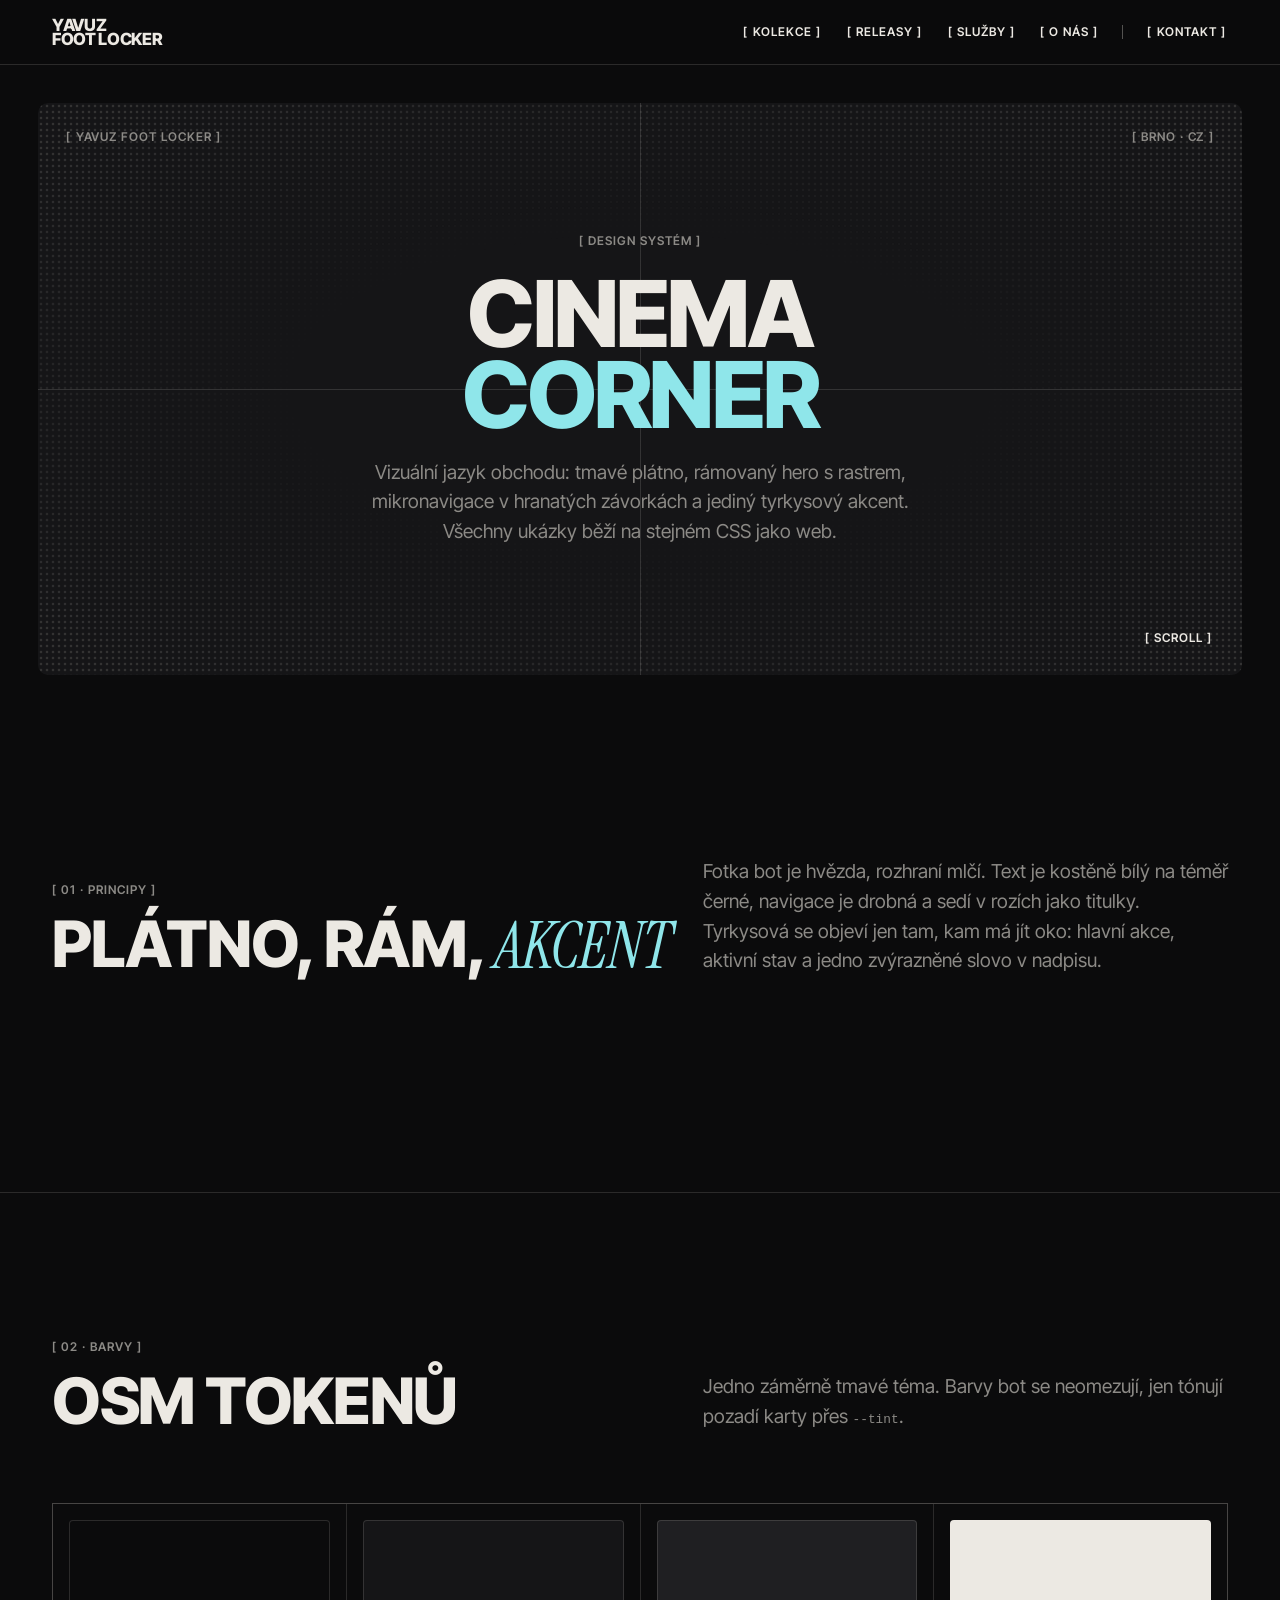
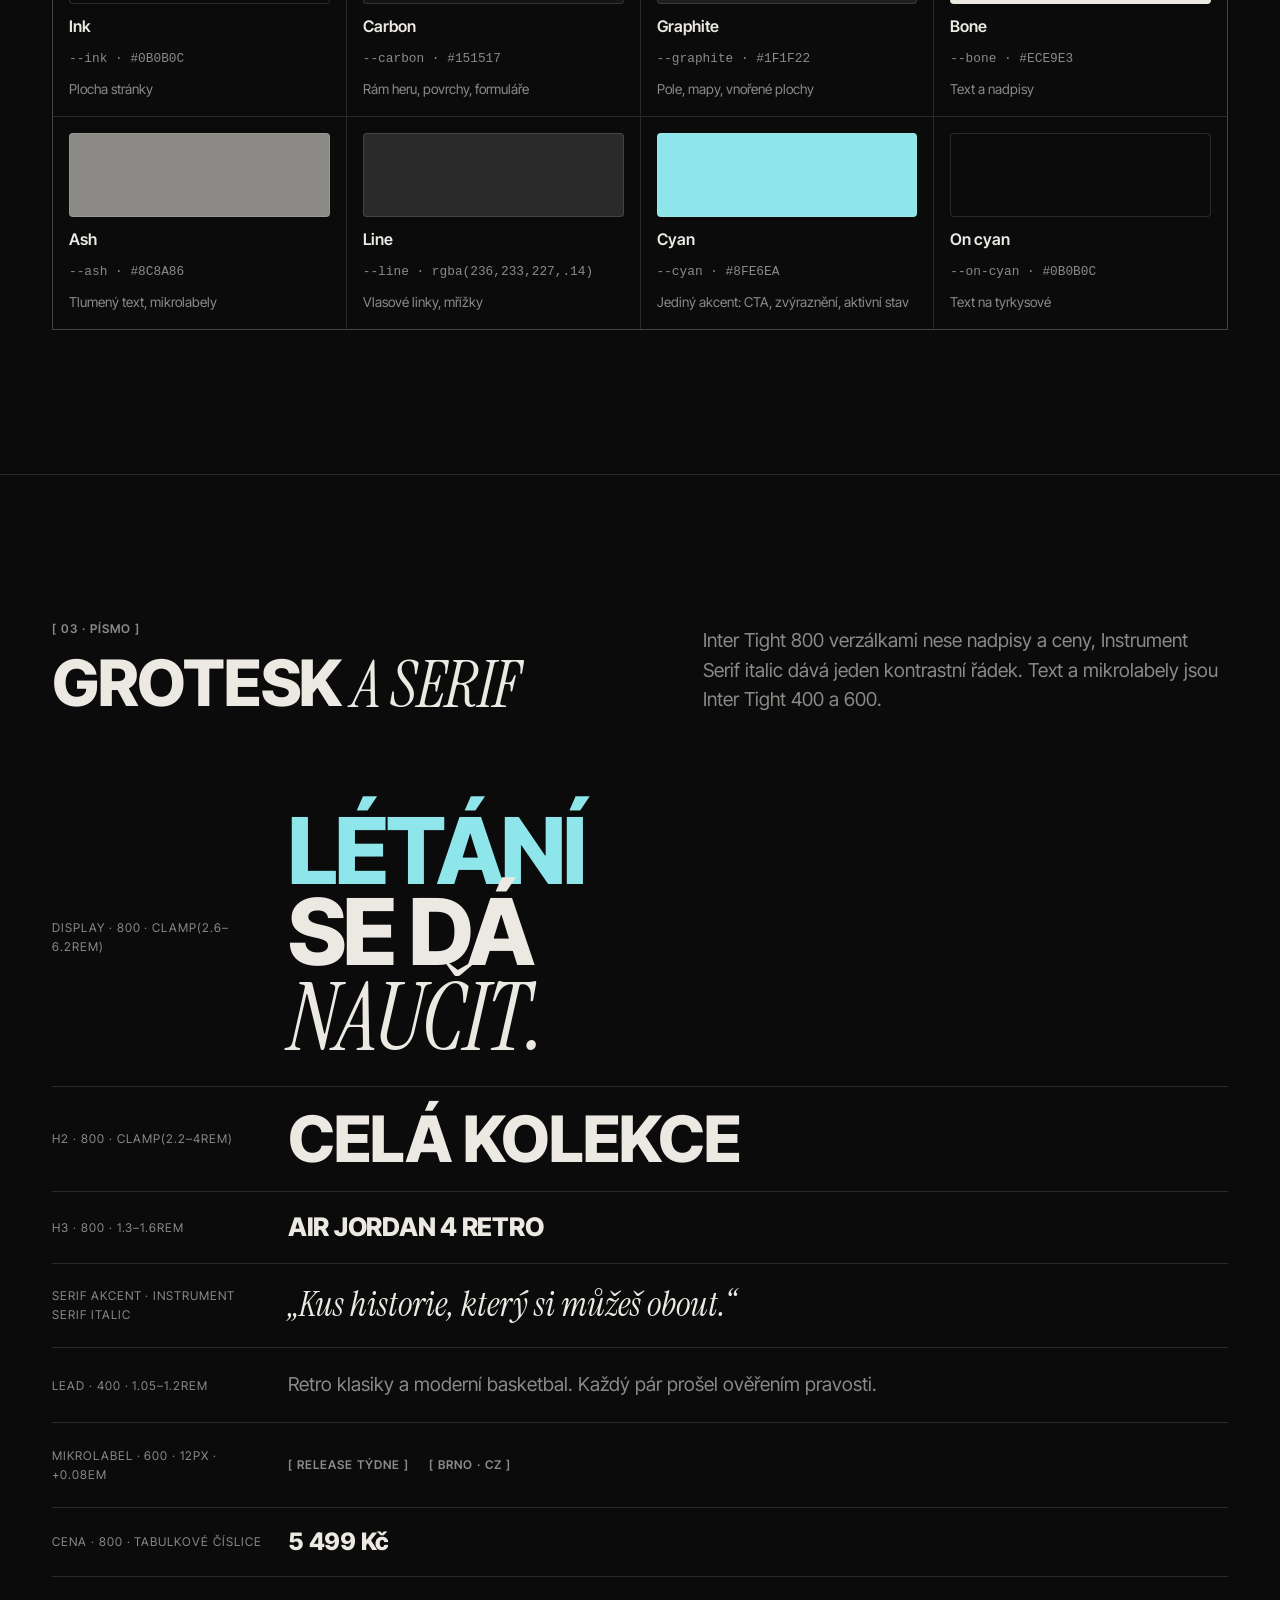
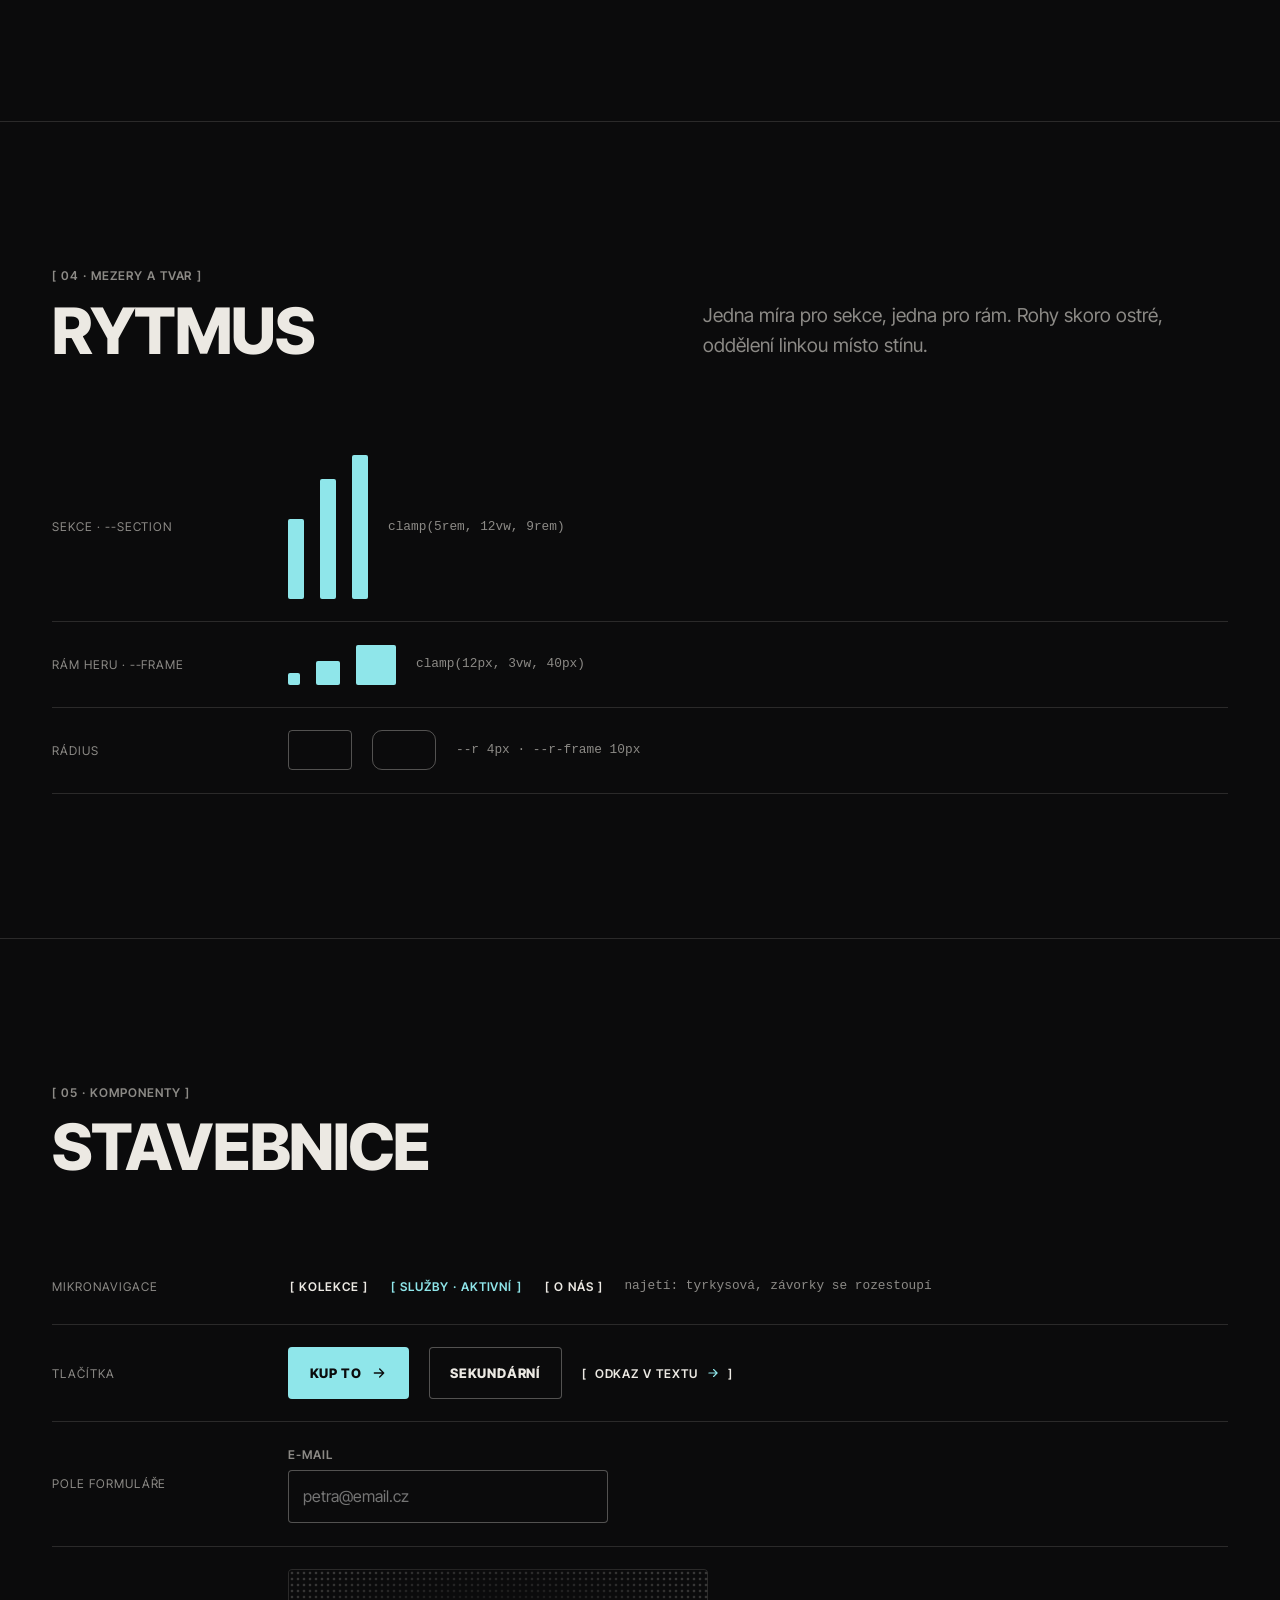
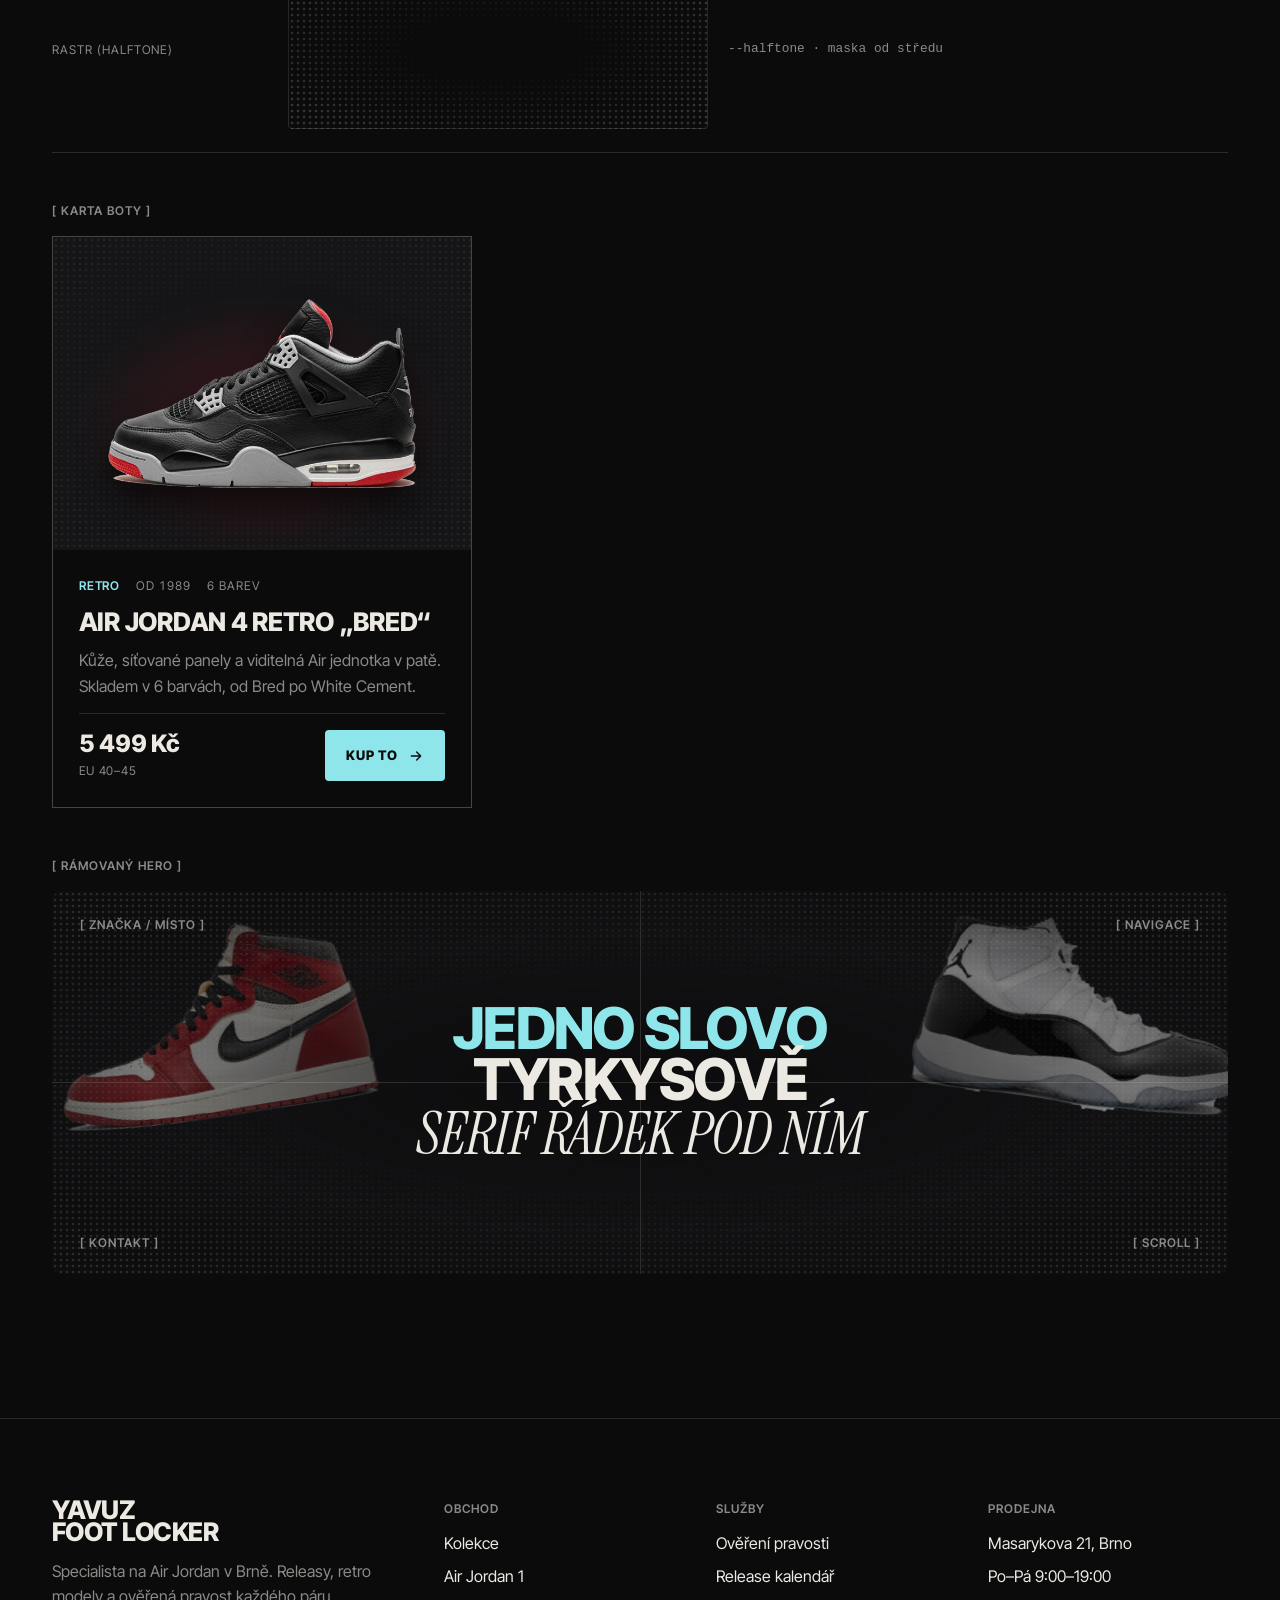
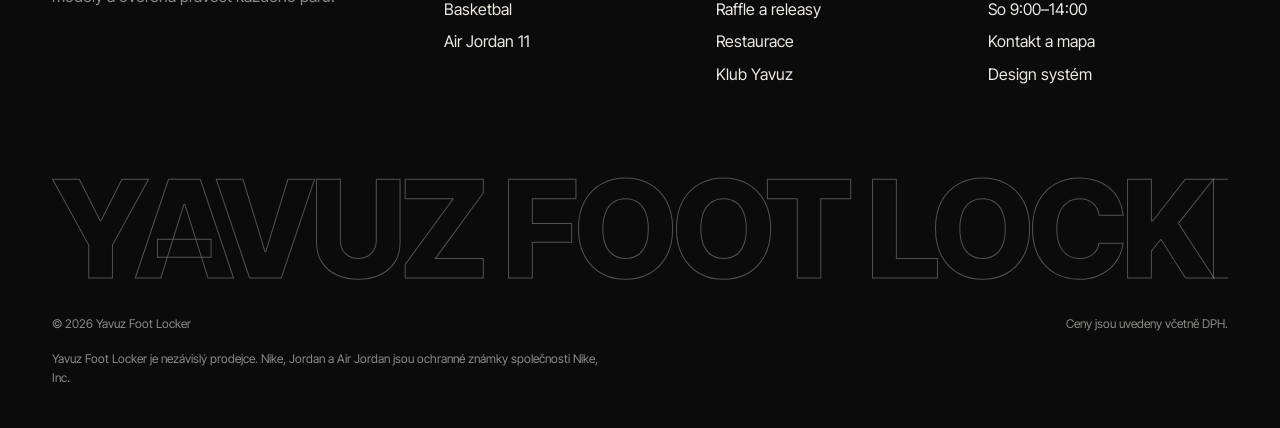
==== yavuz-foot-locker-vercel/design-system.html @ 096a99f5 "Add files via upload" ====
<!doctype html>
<html lang="cs">
<head>
<meta charset="utf-8">
<meta name="viewport" content="width=device-width, initial-scale=1, viewport-fit=cover">
<title>Design systém · Yavuz Foot Locker</title>
<meta name="claude:viewport-fit-sides" content="cover">
<meta name="description" content="Yavuz Foot Locker – značková sportovní obuv v Brně.">
<link rel="preconnect" href="https://fonts.googleapis.com"><link rel="preconnect" href="https://fonts.gstatic.com" crossorigin><link rel="stylesheet" href="https://fonts.googleapis.com/css2?family=Inter+Tight:wght@400;600;800&family=Instrument+Serif:ital@0;1&display=swap">
<style>/* Yavuz Foot Locker — design system "Cinema Corner".
   Layout: a dark page; heroes sit inside a framed screen (frame + halftone + crosshair), micro navigation in
   [ brackets ] pinned to corners, content on a centred 1240px track with one section rhythm. Single dark theme by design. */
:root{
  color-scheme:dark;
  /* colour */
  --ink:#0B0B0C;       /* page */
  --carbon:#151517;    /* frame, surfaces */
  --graphite:#1F1F22;  /* cards, fields */
  --bone:#ECE9E3;      /* text */
  --ash:#8C8A86;       /* muted text */
  --line:rgba(236,233,227,.14);
  --line-strong:rgba(236,233,227,.32);
  --cyan:#8FE6EA;      /* the one accent */
  --on-cyan:#0B0B0C;
  --shadow:rgba(0,0,0,.6);
  /* aliases kept for older markup (map, inline styles) */
  --paper:var(--graphite); --mute:var(--ash); --accent:var(--cyan); --accent-ink:var(--cyan); --stone:var(--ink);
  /* type */
  --sans:"Inter Tight","Inter","Helvetica Neue",Arial,sans-serif;
  --serif:"Instrument Serif","Times New Roman",Georgia,serif;
  --fs-display:clamp(2.6rem,7.2vw,6.2rem);
  --fs-h2:clamp(2.2rem,5vw,4rem);
  --fs-h3:clamp(1.3rem,2.2vw,1.6rem);
  --fs-lead:clamp(1.05rem,1.5vw,1.2rem);
  --fs-micro:.75rem;
  /* space & shape */
  --section:clamp(5rem,12vw,9rem);
  --frame:clamp(12px,3vw,40px);
  --track:1240px;
  --r:4px; --r-frame:10px;
  --halftone:radial-gradient(rgba(236,233,227,.2) 1px,transparent 1.7px) 0 0/6px 6px;
}

*,*::before,*::after{box-sizing:border-box}
html{scroll-behavior:smooth;-webkit-text-size-adjust:100%}
@media (prefers-reduced-motion:reduce){html{scroll-behavior:auto}*,*::before,*::after{animation:none!important;transition:none!important}}
body{background:var(--ink);color:var(--bone);font-family:var(--sans);font-size:1rem;line-height:1.6;margin:0;overflow-x:hidden;-webkit-font-smoothing:antialiased}
body::before{content:"";position:fixed;inset:0 0 auto;height:env(safe-area-inset-top,0px);z-index:60;background:var(--ink)}
a{color:inherit}
img,svg{max-width:100%}
::selection{background:var(--cyan);color:var(--on-cyan)}
:focus-visible{outline:2px solid var(--cyan);outline-offset:3px;border-radius:2px}
.wrap{max-width:var(--track);margin-inline:auto;padding-left:max(16px,env(safe-area-inset-left,0px));padding-right:max(16px,env(safe-area-inset-right,0px))}
@media (min-width:700px){.wrap{padding-left:max(32px,env(safe-area-inset-left,0px));padding-right:max(32px,env(safe-area-inset-right,0px))}}
.section{padding-block:var(--section)}
.section + .section{border-top:1px solid var(--line)}
.skip{position:absolute;left:-999px;top:0}
.skip:focus{left:16px;top:16px;z-index:100;background:var(--cyan);color:var(--on-cyan);padding:.6rem 1rem}

/* ---------- type ---------- */
h1,h2,h3{font-family:var(--sans);font-weight:800;text-transform:uppercase;letter-spacing:-.02em;line-height:.92;margin:0;text-wrap:balance}
h2{font-size:var(--fs-h2)}
h3{font-size:var(--fs-h3);line-height:1.02;letter-spacing:-.01em}
p{margin:0;max-width:62ch}
.serif,h1 em,h2 em{font-family:var(--serif);font-style:italic;font-weight:400;text-transform:uppercase;letter-spacing:-.01em}
.accent,.hl{color:var(--cyan)}
.eyebrow,.micro{font-size:var(--fs-micro);font-weight:600;letter-spacing:.08em;text-transform:uppercase;color:var(--ash);display:inline-flex;gap:.35em}
.eyebrow::before,.micro::before{content:"["}
.eyebrow::after,.micro::after{content:"]"}
.lead{font-size:var(--fs-lead);line-height:1.55;color:var(--ash)}
.num{font-variant-numeric:tabular-nums}

/* ---------- bracket links (navigation & tertiary actions) ---------- */
.bracket{display:inline-flex;gap:.35em;font-size:var(--fs-micro);font-weight:600;letter-spacing:.08em;text-transform:uppercase;text-decoration:none;color:var(--bone);padding:.35rem .1rem;transition:color .2s}
.bracket::before{content:"["}
.bracket::after{content:"]"}
.bracket::before,.bracket::after{display:inline-block;transition:transform .25s cubic-bezier(.2,.7,.2,1)}
.bracket:hover{color:var(--cyan)}
.bracket:hover::before{transform:translateX(-3px)}
.bracket:hover::after{transform:translateX(3px)}
.bracket[aria-current="page"]{color:var(--cyan)}

/* ---------- header ---------- */
.site-head{position:sticky;top:env(safe-area-inset-top,0px);z-index:50;background:color-mix(in srgb,var(--ink) 86%,transparent);-webkit-backdrop-filter:blur(10px);backdrop-filter:blur(10px);border-bottom:1px solid var(--line)}
.head-row{display:flex;align-items:center;justify-content:space-between;gap:1rem;min-height:64px}
.brand{display:block;text-decoration:none;font-weight:800;text-transform:uppercase;letter-spacing:-.02em;line-height:.86;font-size:1.05rem}
.brand span{display:block}
.nav{display:none;gap:1.4rem;list-style:none;margin:0;padding:0;align-items:center}
.nav .sep{width:1px;height:14px;background:var(--line-strong)}
.menu{position:relative}
.menu summary{list-style:none;cursor:pointer}
.menu summary::-webkit-details-marker{display:none}
.menu[open] .menu-panel{display:grid}
.menu-panel{display:none;position:absolute;right:0;top:calc(100% + .75rem);min-width:220px;gap:.25rem;padding:.75rem 1rem;background:var(--carbon);border:1px solid var(--line);border-radius:var(--r)}
@media (min-width:860px){.nav{display:flex}.menu{display:none}}

/* ---------- buttons ---------- */
.btn{display:inline-flex;align-items:center;gap:.6rem;font-family:var(--sans);font-weight:800;font-size:.82rem;letter-spacing:.06em;text-transform:uppercase;text-decoration:none;padding:.95rem 1.35rem;border-radius:var(--r);border:0;cursor:pointer;background:var(--cyan);color:var(--on-cyan);transition:transform .25s cubic-bezier(.2,.7,.2,1)}
.btn svg{width:16px;height:16px;transition:transform .25s cubic-bezier(.2,.7,.2,1)}
.btn:hover{transform:translateY(-2px)}
.btn:hover svg{transform:translateX(3px)}
.btn--ghost{background:transparent;color:var(--bone);box-shadow:inset 0 0 0 1px var(--line-strong)}
.more{display:inline-flex;align-items:center;gap:.5rem;font-size:var(--fs-micro);font-weight:600;letter-spacing:.08em;text-transform:uppercase;text-decoration:none;color:var(--bone)}
.more::before{content:"["}
.more::after{content:"]"}
.more svg{width:14px;height:14px;color:var(--cyan);transition:transform .25s}
.more:hover{color:var(--cyan)}
.more:hover svg{transform:translateX(4px)}

/* ---------- framed screen hero ---------- */
.frame-hero{padding:var(--frame)}
.frame{position:relative;isolation:isolate;overflow:hidden;border-radius:var(--r-frame);background:var(--carbon);min-height:min(82svh,760px);display:grid;place-items:center;padding:clamp(4.5rem,10vw,7rem) clamp(16px,4vw,48px)}
.frame-hero--page .frame{min-height:0;padding-block:clamp(4.5rem,11vw,8rem)}
.frame::before{content:"";position:absolute;inset:0;z-index:-1;background:var(--halftone);-webkit-mask-image:radial-gradient(ellipse 70% 65% at 50% 50%,transparent 40%,#000 95%);mask-image:radial-gradient(ellipse 70% 65% at 50% 50%,transparent 40%,#000 95%);opacity:.7}
.frame::after{content:"";position:absolute;inset:0;z-index:-1;pointer-events:none;
  background:linear-gradient(var(--line),var(--line)) 50% 0/1px 100% no-repeat,linear-gradient(var(--line),var(--line)) 0 50%/100% 1px no-repeat}
.frame-media{position:absolute;inset:0;z-index:-2}
.frame-media img{position:absolute;width:clamp(180px,30vw,440px);height:auto;filter:saturate(.85) brightness(.78);will-change:transform;animation:float 9s ease-in-out infinite alternate}
.frame-media::after{content:"";position:absolute;inset:0;background:radial-gradient(ellipse 60% 55% at 50% 50%,rgba(11,11,12,.86),rgba(11,11,12,.35) 70%,rgba(11,11,12,.75))}
.frame-media img:nth-child(1){left:-3%;top:6%;transform:rotate(-9deg)}
.frame-media img:nth-child(2){right:-4%;top:4%;transform:rotate(8deg) scaleX(-1);animation-delay:-3s}
.frame-media img:nth-child(3){left:4%;bottom:-2%;transform:rotate(6deg);animation-delay:-5s}
.frame-media img:nth-child(4){right:2%;bottom:-4%;transform:rotate(-7deg) scaleX(-1);animation-delay:-7s}
@keyframes float{to{translate:0 -12px}}
.frame-copy{display:grid;gap:1.4rem;justify-items:center;text-align:center;max-width:980px}
.display{font-size:var(--fs-display);line-height:.88;letter-spacing:-.03em}
.display span{display:block}
.display .serif{font-weight:400;letter-spacing:-.01em;line-height:1}
.frame-copy .lead{max-width:52ch}
.hero-actions{display:flex;flex-wrap:wrap;gap:.75rem;justify-content:center}
.corner{position:absolute;z-index:2}
.corner.tl{left:clamp(14px,2.4vw,28px);top:clamp(14px,2.4vw,24px)}
.corner.tr{right:clamp(14px,2.4vw,28px);top:clamp(14px,2.4vw,24px)}
.corner.bl{left:clamp(14px,2.4vw,28px);bottom:clamp(12px,2.2vw,22px)}
.corner.br{right:clamp(14px,2.4vw,28px);bottom:clamp(12px,2.2vw,22px)}

/* ---------- release strip ---------- */
.release{display:grid;gap:1.5rem;align-items:center;border:1px solid var(--line);border-radius:var(--r);padding:clamp(1.25rem,3vw,2rem);background:var(--carbon)}
.release img{width:100%;height:auto;filter:drop-shadow(0 20px 18px var(--shadow))}
.release .specs{display:flex;flex-wrap:wrap;gap:1.5rem;margin:0;padding:0;list-style:none}
.release .specs b{display:block;font-weight:800;font-size:1.6rem;line-height:1;font-variant-numeric:tabular-nums}
.release .specs span{font-size:var(--fs-micro);letter-spacing:.08em;text-transform:uppercase;color:var(--ash)}
.release-copy{display:grid;gap:1rem;justify-items:start}
@media (min-width:860px){.release{grid-template-columns:1fr 1.1fr}}

/* ---------- section head ---------- */
.sec-head{display:grid;gap:1.25rem;margin-bottom:clamp(2.5rem,6vw,4.5rem)}
.sec-head > div:first-child{display:grid;gap:1rem;justify-items:start}
@media (min-width:860px){.sec-head{grid-template-columns:1.2fr 1fr;align-items:end}.sec-head .side{display:grid;gap:1.25rem;justify-items:start}}

/* ---------- product cards ---------- */
.grid{display:grid;gap:1px;background:var(--line);border:1px solid var(--line)}
@media (min-width:640px){.grid{grid-template-columns:repeat(2,1fr)}}
@media (min-width:1000px){.grid{grid-template-columns:repeat(3,1fr)}}
.card{position:relative;display:flex;flex-direction:column;background:var(--ink);transition:background-color .3s}
.card:hover{background:var(--carbon)}
.card-media{display:block}
.card figure{margin:0;aspect-ratio:4/3;max-width:100%;overflow:hidden;display:grid;place-items:center;position:relative;
  background:radial-gradient(60% 55% at 50% 60%,color-mix(in srgb,var(--tint) 26%,transparent),transparent 75%),var(--carbon)}
.card figure::before{content:"";position:absolute;inset:0;background:var(--halftone);opacity:.35;-webkit-mask-image:radial-gradient(ellipse at center,transparent 35%,#000 90%);mask-image:radial-gradient(ellipse at center,transparent 35%,#000 90%)}
.card figure img{position:relative;display:block;width:90%;height:auto;filter:drop-shadow(0 18px 16px var(--shadow));transition:transform .5s cubic-bezier(.2,.7,.2,1)}
.card:hover figure img{transform:translateY(-6px) scale(1.03)}
.card-body{display:flex;flex-direction:column;gap:.85rem;padding:clamp(1.25rem,2.5vw,1.6rem);flex:1}
.meta{display:flex;flex-wrap:wrap;gap:.3rem 1rem;font-size:var(--fs-micro);letter-spacing:.08em;text-transform:uppercase;color:var(--ash);font-variant-numeric:tabular-nums}
.meta span:first-child{color:var(--cyan);font-weight:600}
.card-link{text-decoration:none}
.card-link:hover{color:var(--cyan)}
.card p{color:var(--ash)}
.card-foot{display:flex;align-items:center;justify-content:space-between;gap:1rem;margin-top:auto;padding-top:1rem;border-top:1px solid var(--line)}
.price{font-weight:800;font-size:1.5rem;line-height:1;letter-spacing:-.01em;font-variant-numeric:tabular-nums}
.sizes{font-size:var(--fs-micro);letter-spacing:.06em;color:var(--ash);margin-top:.3rem}

/* ---------- split, stats, features ---------- */
.split{display:grid;gap:clamp(2.5rem,6vw,5rem)}
@media (min-width:900px){.split{grid-template-columns:1fr 1fr;align-items:start}}
.stats{display:grid;grid-template-columns:repeat(2,1fr);gap:1px;background:var(--line);border:1px solid var(--line)}
.stat{background:var(--ink);padding:1.5rem;display:grid;gap:.5rem;align-content:start}
.stat b{font-weight:800;font-size:clamp(2.4rem,5.5vw,3.4rem);line-height:.9;letter-spacing:-.03em;font-variant-numeric:tabular-nums}
.stat span{color:var(--ash);font-size:.9rem;line-height:1.4}
.features{display:grid;gap:1px;background:var(--line);border:1px solid var(--line)}
@media (min-width:760px){.features{grid-template-columns:repeat(3,1fr)}.features.two{grid-template-columns:repeat(2,1fr)}}
.feature{display:grid;gap:.9rem;align-content:start;padding:clamp(1.5rem,3vw,2rem);background:var(--ink);color:inherit;transition:background-color .3s}
.feature:hover{background:var(--carbon)}
.feature .ico{width:44px;height:44px;border:1px solid var(--line-strong);border-radius:var(--r);display:grid;place-items:center;color:var(--cyan);transition:transform .3s}
.feature:hover .ico{transform:translateY(-3px)}
.feature .ico svg{width:22px;height:22px}
.feature p{color:var(--ash)}
.feature .tag{font-size:var(--fs-micro);font-weight:600;letter-spacing:.08em;text-transform:uppercase;color:var(--cyan);font-variant-numeric:tabular-nums}

/* ---------- contact band ---------- */
.band{background:var(--carbon);position:relative;isolation:isolate}
.band::before{content:"";position:absolute;inset:0;z-index:-1;background:var(--halftone);opacity:.4;-webkit-mask-image:linear-gradient(90deg,transparent 35%,#000);mask-image:linear-gradient(90deg,transparent 35%,#000)}
.band-grid{display:grid;gap:2.5rem}
.band-grid > div{display:grid;gap:1.5rem;justify-items:start}
@media (min-width:900px){.band-grid{grid-template-columns:1.4fr 1fr;align-items:end}}
.facts{display:grid;gap:1rem;margin:0;padding:0;list-style:none}
.facts li{display:flex;gap:.9rem;align-items:flex-start;padding-bottom:1rem;border-bottom:1px solid var(--line)}
.facts svg{width:20px;height:20px;flex:none;color:var(--cyan);margin-top:.2rem}

/* ---------- quote, timeline, chips, table ---------- */
.quote{font-family:var(--serif);font-style:italic;font-size:clamp(2rem,5vw,3.6rem);line-height:1.02;margin:0;text-wrap:balance}
.quote-by{margin-top:1.5rem;color:var(--ash);font-size:var(--fs-micro);letter-spacing:.08em;text-transform:uppercase}
.timeline{display:grid;margin:0;padding:0;list-style:none;border-top:1px solid var(--line)}
.timeline li{display:grid;grid-template-columns:5rem 1fr;gap:1rem;padding-block:1.4rem;border-bottom:1px solid var(--line)}
.timeline b{font-weight:800;font-size:1.4rem;line-height:1;color:var(--cyan);font-variant-numeric:tabular-nums}
.timeline p{color:var(--ash)}
.timeline strong{display:block;color:var(--bone);margin-bottom:.2rem}
.chips{display:flex;flex-wrap:wrap;gap:.25rem 1.4rem;margin-bottom:2rem}
.chips a{display:inline-flex;gap:.35em;font-size:var(--fs-micro);font-weight:600;letter-spacing:.08em;text-transform:uppercase;text-decoration:none;color:var(--ash);padding:.35rem 0;transition:color .2s}
.chips a::before{content:"["}
.chips a::after{content:"]"}
.chips a:hover,.chips a.on{color:var(--cyan)}
.table-wrap{overflow-x:auto;border:1px solid var(--line)}
table{border-collapse:collapse;width:100%;min-width:520px;font-variant-numeric:tabular-nums}
th,td{text-align:left;padding:.9rem 1.1rem;border-bottom:1px solid var(--line)}
th{font-size:var(--fs-micro);letter-spacing:.08em;text-transform:uppercase;color:var(--ash);font-weight:600}
tr:last-child td{border-bottom:0}

/* ---------- form ---------- */
.form{display:grid;gap:1rem;padding:clamp(1.5rem,3vw,2.25rem);background:var(--carbon);border:1px solid var(--line);border-radius:var(--r)}
.form .row{display:grid;gap:1rem}
@media (min-width:600px){.form .row{grid-template-columns:1fr 1fr}}
.field{display:grid;gap:.4rem;min-width:0}
.field label{font-size:var(--fs-micro);font-weight:600;letter-spacing:.08em;text-transform:uppercase;color:var(--ash)}
.field input,.field select,.field textarea{font:inherit;color:var(--bone);background:var(--ink);border:1px solid var(--line-strong);border-radius:var(--r);padding:.8rem .9rem;width:100%;transition:border-color .2s}
.field input:focus,.field select:focus,.field textarea:focus{border-color:var(--cyan);outline:none}
.field textarea{min-height:120px;resize:vertical}
.form-note{font-size:var(--fs-micro);color:var(--ash)}
.sent{display:none;padding:1rem 1.1rem;border-radius:var(--r);background:var(--cyan);color:var(--on-cyan);font-weight:600}
.sent.show{display:block}
.map{display:block;width:100%;height:auto;border:1px solid var(--line);border-radius:var(--r);background:var(--graphite)}

/* ---------- footer ---------- */
.site-foot{padding-block:clamp(3.5rem,7vw,5rem) 2.5rem;border-top:1px solid var(--line)}
.foot-grid{display:grid;gap:2rem}
@media (min-width:760px){.foot-grid{grid-template-columns:1.5fr 1fr 1fr 1fr}}
.foot-grid h4{font-size:var(--fs-micro);letter-spacing:.08em;text-transform:uppercase;color:var(--ash);margin:0 0 .8rem;font-weight:600}
.foot-grid ul{list-style:none;margin:0;padding:0;display:grid;gap:.45rem}
.foot-grid a{text-decoration:none}
.foot-grid a:hover{color:var(--cyan)}
.wordmark{font-weight:800;text-transform:uppercase;letter-spacing:-.04em;font-size:min(10.6vw,9rem);line-height:.9;margin-top:clamp(3rem,7vw,5rem);color:transparent;-webkit-text-stroke:1px var(--line-strong);white-space:nowrap;overflow:hidden}
.legal{display:flex;flex-wrap:wrap;gap:.5rem 1.5rem;justify-content:space-between;margin-top:1.5rem;font-size:var(--fs-micro);color:var(--ash)}
.footnote{font-size:var(--fs-micro);color:var(--ash);max-width:80ch;margin-top:1rem}

/* ---------- design-system page ---------- */
.ds-grid{display:grid;gap:1px;background:var(--line);border:1px solid var(--line)}
@media (min-width:700px){.ds-grid{grid-template-columns:repeat(4,1fr)}}
.swatch{background:var(--ink);padding:1rem;display:grid;gap:.6rem}
.swatch i{display:block;height:84px;border-radius:var(--r);border:1px solid var(--line)}
.swatch b{font-weight:600}
.swatch code,.ds code{font-size:.8rem;color:var(--ash);font-family:ui-monospace,SFMono-Regular,Menlo,monospace}
.ds-row{display:grid;gap:1rem;padding-block:1.4rem;border-bottom:1px solid var(--line)}
@media (min-width:760px){.ds-row{grid-template-columns:220px 1fr;align-items:center}}
.ds-row > span:first-child{font-size:var(--fs-micro);letter-spacing:.08em;text-transform:uppercase;color:var(--ash)}
.ds-demo{display:flex;flex-wrap:wrap;gap:1.25rem;align-items:center}
.ds-space{display:flex;align-items:flex-end;gap:1rem;flex-wrap:wrap}
.ds-space i{display:block;background:var(--cyan);border-radius:2px}
.ds-halftone{height:160px;border:1px solid var(--line);border-radius:var(--r);background:var(--halftone);-webkit-mask-image:radial-gradient(ellipse at center,transparent 25%,#000 85%);mask-image:radial-gradient(ellipse at center,transparent 25%,#000 85%)}
.ds .frame{min-height:340px}

/* ---------- motion ---------- */
@supports (animation-timeline:view()){
  @media (prefers-reduced-motion:no-preference){
    .reveal{animation:rise linear both;animation-timeline:view();animation-range:entry 0% entry 55%}
    @keyframes rise{from{opacity:.35;transform:translateY(28px)}to{opacity:1;transform:none}}
  }
}
@media (prefers-reduced-motion:no-preference){
  .frame-copy{animation:enter 1s cubic-bezier(.2,.7,.2,1) both}
  @keyframes enter{from{opacity:0;transform:translateY(16px)}to{opacity:1;transform:none}}
}

/* ================= alive landing (homepage) =================
   Motion uses transform and opacity only. Scroll-linked effects are CSS scroll timelines
   behind @supports; without support the page is simply static. */
[id]{scroll-margin-top:84px}

/* scroll progress */
.scroll-progress{position:fixed;left:0;right:0;top:env(safe-area-inset-top,0px);height:2px;z-index:70;background:var(--cyan);transform:scaleX(0);transform-origin:0 50%;pointer-events:none;display:none}
@supports (animation-timeline:scroll()){
  .scroll-progress{display:block;animation:progress linear both;animation-timeline:scroll(root)}
  @keyframes progress{to{transform:scaleX(1)}}
}

/* split hero */
.frame--split{place-items:stretch;padding:clamp(4.5rem,8vw,6rem) clamp(16px,4vw,56px) clamp(5rem,8vw,6rem)}
.frame-glow{position:absolute;z-index:-1;width:70%;aspect-ratio:1;right:-15%;top:-20%;border-radius:50%;pointer-events:none;
  background:radial-gradient(circle,rgba(226,58,58,.22),rgba(242,154,74,.08) 45%,transparent 70%);animation:glow 16s ease-in-out infinite alternate}
@keyframes glow{to{transform:translate3d(-12%,14%,0) scale(1.15)}}
.hero-split{display:grid;gap:clamp(2.5rem,5vw,4rem);align-items:center;width:100%}
@media (min-width:960px){.hero-split{grid-template-columns:1.05fr 1fr}}
.hero-text{display:grid;gap:1.4rem;justify-items:start}
.hero-text .display{text-align:left}
.hero-text .hero-actions{justify-content:flex-start}
.scribbled{position:relative;display:inline-block}
.scribble{position:absolute;left:-2%;bottom:-.12em;width:104%;height:.26em;color:var(--cyan);overflow:visible;transform-origin:0 50%;animation:draw 1.1s .5s cubic-bezier(.65,0,.35,1) both}
@keyframes draw{from{transform:scaleX(0)}to{transform:scaleX(1)}}

.hero-shot{position:relative;margin:0;padding-bottom:clamp(2.5rem,5vw,3.5rem)}
.hero-shot-media{position:relative;overflow:hidden;border-radius:var(--r-frame);aspect-ratio:5/4;max-width:100%;
  background:radial-gradient(80% 70% at 60% 45%,#F29A4A 0%,#C8432F 38%,#5A1C1A 72%,#1A0F0E 100%)}
.hero-shot-media::after{content:"";position:absolute;inset:0;background:var(--halftone);opacity:.35;-webkit-mask-image:radial-gradient(ellipse at center,transparent 35%,#000 95%);mask-image:radial-gradient(ellipse at center,transparent 35%,#000 95%);pointer-events:none}
.hero-img{position:absolute;left:5%;top:14%;width:92%;height:auto;transform:rotate(-8deg);filter:drop-shadow(0 30px 24px rgba(0,0,0,.45))}
@supports (animation-timeline:scroll()){
  @media (prefers-reduced-motion:no-preference){
    .hero-img{animation:parallax linear both;animation-timeline:scroll(root);animation-range:0 700px}
    @keyframes parallax{from{transform:rotate(-8deg) translate3d(0,0,0)}to{transform:rotate(-6deg) translate3d(0,-60px,0)}}
  }
}
.book-card{position:absolute;left:clamp(-12px,-2vw,-28px);bottom:0;width:min(300px,82%);display:grid;gap:.9rem;padding:1.1rem 1.2rem 1.2rem;
  background:color-mix(in srgb,var(--carbon) 88%,transparent);-webkit-backdrop-filter:blur(12px);backdrop-filter:blur(12px);
  border:1px solid var(--line-strong);border-radius:var(--r-frame);box-shadow:0 24px 50px -20px rgba(0,0,0,.8);animation:bob 6s ease-in-out infinite}
.book-card .btn{justify-content:center}
@keyframes bob{50%{transform:translateY(-8px)}}
.hero-index{display:none;gap:1.1rem}
@media (min-width:860px){.hero-index{display:flex}}

/* live primary button: pulse ring, periodic shine, sparkle on hover */
.btn--live{position:relative;isolation:isolate}
.btn--live::after{content:"";position:absolute;inset:0;z-index:-1;border-radius:inherit;box-shadow:0 0 0 2px var(--cyan);opacity:0;animation:pulse 2.6s ease-out infinite}
@keyframes pulse{0%{transform:scale(1);opacity:.55}70%,100%{transform:scale(1.18,1.4);opacity:0}}
.btn-shine{position:absolute;inset:0;border-radius:inherit;overflow:hidden;pointer-events:none}
.btn-shine::before{content:"";position:absolute;top:0;bottom:0;width:40%;left:0;background:linear-gradient(100deg,transparent,rgba(255,255,255,.65),transparent);transform:translateX(-120%) skewX(-12deg);animation:shine 4.5s ease-in-out infinite}
@keyframes shine{0%,62%{transform:translateX(-120%) skewX(-12deg)}86%,100%{transform:translateX(320%) skewX(-12deg)}}
.btn-label{position:relative}
.spark{position:absolute;right:-7px;top:-9px;width:16px;height:16px;color:var(--cyan);opacity:0;transform:scale(.3) rotate(-30deg);transition:opacity .25s,transform .35s cubic-bezier(.2,.7,.2,1.4);pointer-events:none}
.spark svg{width:100%;height:100%}
.btn--live:hover .spark{opacity:1;transform:scale(1) rotate(15deg)}

/* checklists with draw-on checks (a wipe, transform only) */
.checks{list-style:none;margin:0;padding:0;display:grid;gap:.7rem}
.checks li{display:flex;gap:.7rem;align-items:flex-start;color:var(--bone);line-height:1.45}
.checks li strong{font-weight:600}
.check{flex:none;width:20px;height:20px;margin-top:.1rem;border-radius:50%;background:color-mix(in srgb,var(--cyan) 16%,transparent);color:var(--cyan);display:grid;place-items:center;overflow:hidden}
.check svg{width:13px;height:13px}
@supports (animation-timeline:view()){
  @media (prefers-reduced-motion:no-preference){
    .check svg{animation:wipe linear both;animation-timeline:view();animation-range:entry 30% entry 90%}
    @keyframes wipe{from{transform:translateX(-120%)}to{transform:none}}
  }
}
.book-card .check svg{animation:wipe2 .6s .9s cubic-bezier(.65,0,.35,1) both}
.book-card li:nth-child(2) .check svg{animation-delay:1.05s}
.book-card li:nth-child(3) .check svg{animation-delay:1.2s}
@keyframes wipe2{from{transform:translateX(-120%)}to{transform:none}}

/* how it works */
.steps{list-style:none;margin:0;padding:0;display:grid;gap:1px;background:var(--line);border:1px solid var(--line)}
@media (min-width:760px){.steps{grid-template-columns:repeat(2,1fr)}}
@media (min-width:1100px){.steps{grid-template-columns:repeat(4,1fr)}}
.step{background:var(--ink);padding:clamp(1.5rem,3vw,2rem);display:grid;gap:.8rem;align-content:start;position:relative;transition:background-color .3s}
.step:hover{background:var(--carbon)}
.step-ico{width:48px;height:48px;border-radius:50%;display:grid;place-items:center;color:var(--on-cyan);background:var(--cyan);animation:bobicon 3.2s ease-in-out infinite;animation-delay:calc(var(--i) * -.8s)}
.step-ico svg{width:22px;height:22px}
@keyframes bobicon{50%{transform:translateY(-6px)}}
.step-no{position:absolute;right:1.4rem;top:1.4rem;font-weight:800;font-size:2.2rem;line-height:1;color:transparent;-webkit-text-stroke:1px var(--line-strong)}
.step p{color:var(--ash)}

/* service tiers */
.tiers .tier{gap:1rem}
.tier-price{font-weight:800;font-size:1.6rem;line-height:1;letter-spacing:-.02em;font-variant-numeric:tabular-nums}
.tier .checks li{color:var(--ash);font-size:.95rem}
.tier--featured{position:relative;background:var(--carbon);box-shadow:inset 0 0 0 1px color-mix(in srgb,var(--cyan) 55%,transparent);z-index:1}
.tier-flag{position:absolute;right:1.2rem;top:1.2rem;color:var(--cyan)}
@media (prefers-reduced-motion:no-preference){
  .tier--featured{animation:breathe 5s ease-in-out infinite}
  @keyframes breathe{50%{transform:scale(1.015)}}
  .tier--featured:hover{animation-play-state:paused}
}
.tier:hover{transform:translateY(-4px)}

/* guarantee */
.guarantee{background:radial-gradient(60% 80% at 90% 50%,color-mix(in srgb,var(--cyan) 7%,transparent),transparent 70%)}
.guarantee-card{border:1px solid var(--line-strong);border-radius:var(--r-frame);padding:clamp(1.5rem,3vw,2.25rem);background:var(--carbon)}
.guarantee-card .checks{gap:1.25rem}
.guarantee-card .checks li{color:var(--ash)}
.guarantee-card .checks strong{display:block;color:var(--bone)}

/* faq (native details: works without JS) */
.faq{border-top:1px solid var(--line)}
.faq-item{border-bottom:1px solid var(--line)}
.faq-item summary{list-style:none;cursor:pointer;display:flex;justify-content:space-between;align-items:center;gap:1rem;padding:1.25rem 0;font-weight:600;font-size:1.08rem}
.faq-item summary::-webkit-details-marker{display:none}
.faq-item summary:hover{color:var(--cyan)}
.faq-plus{position:relative;flex:none;width:16px;height:16px}
.faq-plus::before,.faq-plus::after{content:"";position:absolute;left:0;right:0;top:50%;height:1.5px;background:currentColor;transition:transform .3s}
.faq-plus::after{transform:rotate(90deg)}
.faq-item[open] .faq-plus::after{transform:rotate(0)}
.faq-item p{color:var(--ash);padding:0 0 1.4rem}
@media (prefers-reduced-motion:no-preference){.faq-item[open] p{animation:enter .45s ease both}}

/* sticky cta bar */
.cta-bar{position:fixed;left:0;right:0;bottom:0;z-index:55;padding-bottom:env(safe-area-inset-bottom,0px);
  background:color-mix(in srgb,var(--ink) 90%,transparent);-webkit-backdrop-filter:blur(10px);backdrop-filter:blur(10px);border-top:1px solid var(--line)}
.cta-row{display:flex;align-items:center;justify-content:space-between;gap:1rem;min-height:68px;padding-block:.6rem}
.cta-row p{font-size:.92rem}
.cta-row p span{color:var(--ash)}
@media (max-width:560px){.cta-row p span{display:none}.cta-row .btn{padding:.85rem 1rem}}
body:has(.cta-bar){padding-bottom:calc(76px + env(safe-area-inset-bottom,0px))}

/* hover lifts on cards (shared) */
.card{transition:background-color .3s,transform .35s cubic-bezier(.2,.7,.2,1)}
.card:hover{transform:translateY(-4px)}
.feature{transition:background-color .3s,transform .35s cubic-bezier(.2,.7,.2,1)}
.feature:hover{transform:translateY(-4px)}

@media (prefers-reduced-motion:reduce){
  .frame-glow,.book-card,.step-ico,.btn--live::after,.btn-shine::before,.scribble{animation:none!important}
  .btn-shine{display:none}
}
/* fixes for the split hero */
.display .scribbled{display:inline-block}
.frame--split .display{font-size:clamp(2.5rem,5.4vw,5rem)}
.btn{white-space:nowrap}
@media (max-width:700px){
  .frame--split .corner.tr{display:none}
  .book-card{left:12px}
  .cta-row p{font-size:.85rem}
}
</style>
</head>
<body>
<a class="skip" href="#obsah">Přeskočit na obsah</a>
<header class="site-head"><div class="wrap head-row">
<a class="brand" href="./" aria-label="Yavuz Foot Locker, úvod"><span>Yavuz</span><span>Foot Locker</span></a>
<nav aria-label="Hlavní navigace"><ul class="nav"><li><a class="bracket" href="kolekce.html">Kolekce</a></li><li><a class="bracket" href="releasy.html">Releasy</a></li><li><a class="bracket" href="sluzby.html">Služby</a></li><li><a class="bracket" href="o-nas.html">O nás</a></li><li class="sep" aria-hidden="true"></li><li><a class="bracket" href="kontakt.html">Kontakt</a></li></ul>
<details class="menu"><summary class="bracket">Menu</summary><div class="menu-panel"><a class="bracket" href="./">Úvod</a><a class="bracket" href="kolekce.html">Kolekce</a><a class="bracket" href="releasy.html">Releasy</a><a class="bracket" href="sluzby.html">Služby</a><a class="bracket" href="o-nas.html">O nás</a><a class="bracket" href="kontakt.html">Kontakt</a></div></details></nav>
</div></header>
<main id="obsah"><section class="frame-hero frame-hero--page"><div class="frame">
<span class="corner tl micro">Yavuz Foot Locker</span><span class="corner tr micro">Brno · CZ</span>
<div class="frame-copy"><p class="eyebrow">Design systém</p><h1 class="display"><span>Cinema</span><span><span class="accent">Corner</span></span></h1><p class="lead">Vizuální jazyk obchodu: tmavé plátno, rámovaný hero s rastrem, mikronavigace v hranatých závorkách a jediný tyrkysový akcent. Všechny ukázky běží na stejném CSS jako web.</p></div>
<a class="corner br bracket" href="#obsah-dal">Scroll</a></div></section><span id="obsah-dal"></span><div class="ds" id="ds-nav"><section class="section"><div class="wrap"><div class="sec-head"><div><p class="eyebrow">01 · Principy</p><h2>Plátno, rám, <em class="accent">akcent</em></h2></div><div class="side"><p class="lead">Fotka bot je hvězda, rozhraní mlčí. Text je kostěně bílý na téměř černé, navigace je drobná a sedí v rozích jako titulky. Tyrkysová se objeví jen tam, kam má jít oko: hlavní akce, aktivní stav a jedno zvýrazněné slovo v nadpisu.</p></div></div></div></section><section class="section"><div class="wrap"><div class="sec-head"><div><p class="eyebrow">02 · Barvy</p><h2>Osm tokenů</h2></div><div class="side"><p class="lead">Jedno záměrně tmavé téma. Barvy bot se neomezují, jen tónují pozadí karty přes <code>--tint</code>.</p></div></div><div class="ds-grid"><div class="swatch"><i style="background:var(--ink)"></i><b>Ink</b><code>--ink · #0B0B0C</code><span class="lead" style="font-size:.85rem">Plocha stránky</span></div><div class="swatch"><i style="background:var(--carbon)"></i><b>Carbon</b><code>--carbon · #151517</code><span class="lead" style="font-size:.85rem">Rám heru, povrchy, formuláře</span></div><div class="swatch"><i style="background:var(--graphite)"></i><b>Graphite</b><code>--graphite · #1F1F22</code><span class="lead" style="font-size:.85rem">Pole, mapy, vnořené plochy</span></div><div class="swatch"><i style="background:var(--bone)"></i><b>Bone</b><code>--bone · #ECE9E3</code><span class="lead" style="font-size:.85rem">Text a nadpisy</span></div><div class="swatch"><i style="background:var(--ash)"></i><b>Ash</b><code>--ash · #8C8A86</code><span class="lead" style="font-size:.85rem">Tlumený text, mikrolabely</span></div><div class="swatch"><i style="background:var(--line)"></i><b>Line</b><code>--line · rgba(236,233,227,.14)</code><span class="lead" style="font-size:.85rem">Vlasové linky, mřížky</span></div><div class="swatch"><i style="background:var(--cyan)"></i><b>Cyan</b><code>--cyan · #8FE6EA</code><span class="lead" style="font-size:.85rem">Jediný akcent: CTA, zvýraznění, aktivní stav</span></div><div class="swatch"><i style="background:var(--on-cyan)"></i><b>On cyan</b><code>--on-cyan · #0B0B0C</code><span class="lead" style="font-size:.85rem">Text na tyrkysové</span></div></div></div></section><section class="section"><div class="wrap"><div class="sec-head"><div><p class="eyebrow">03 · Písmo</p><h2>Grotesk <em>a serif</em></h2></div><div class="side"><p class="lead">Inter Tight 800 verzálkami nese nadpisy a ceny, Instrument Serif italic dává jeden kontrastní řádek. Text a mikrolabely jsou Inter Tight 400 a 600.</p></div></div><div class="ds-row"><span>Display · 800 · clamp(2.6–6.2rem)</span><div class="ds-demo"><p class="display" style="font-weight:800;text-transform:uppercase;margin:0"><span><span class="hl">Létání</span> se dá</span><span class="serif">naučit.</span></p></div></div><div class="ds-row"><span>H2 · 800 · clamp(2.2–4rem)</span><div class="ds-demo"><h2>Celá kolekce</h2></div></div><div class="ds-row"><span>H3 · 800 · 1.3–1.6rem</span><div class="ds-demo"><h3>Air Jordan 4 Retro</h3></div></div><div class="ds-row"><span>Serif akcent · Instrument Serif italic</span><div class="ds-demo"><p class="quote" style="font-size:2.2rem">„Kus historie, který si můžeš obout.“</p></div></div><div class="ds-row"><span>Lead · 400 · 1.05–1.2rem</span><div class="ds-demo"><p class="lead">Retro klasiky a moderní basketbal. Každý pár prošel ověřením pravosti.</p></div></div><div class="ds-row"><span>Mikrolabel · 600 · 12px · +0.08em</span><div class="ds-demo"><span class="micro">Release týdne</span><span class="micro">Brno · CZ</span></div></div><div class="ds-row"><span>Cena · 800 · tabulkové číslice</span><div class="ds-demo"><span class="price">5 499 Kč</span></div></div></div></section><section class="section"><div class="wrap"><div class="sec-head"><div><p class="eyebrow">04 · Mezery a tvar</p><h2>Rytmus</h2></div><div class="side"><p class="lead">Jedna míra pro sekce, jedna pro rám. Rohy skoro ostré, oddělení linkou místo stínu.</p></div></div><div class="ds-row"><span>Sekce · --section</span><div class="ds-demo"><div class="ds-space"><i style="width:16px;height:80px"></i><i style="width:16px;height:120px"></i><i style="width:16px;height:144px"></i></div><code>clamp(5rem, 12vw, 9rem)</code></div></div><div class="ds-row"><span>Rám heru · --frame</span><div class="ds-demo"><div class="ds-space"><i style="width:12px;height:12px"></i><i style="width:24px;height:24px"></i><i style="width:40px;height:40px"></i></div><code>clamp(12px, 3vw, 40px)</code></div></div><div class="ds-row"><span>Rádius</span><div class="ds-demo"><span style="display:inline-block;width:64px;height:40px;border:1px solid var(--line-strong);border-radius:4px"></span><span style="display:inline-block;width:64px;height:40px;border:1px solid var(--line-strong);border-radius:10px"></span><code>--r 4px · --r-frame 10px</code></div></div></div></section><section class="section"><div class="wrap"><div class="sec-head"><div><p class="eyebrow">05 · Komponenty</p><h2>Stavebnice</h2></div></div><div class="ds-row"><span>Mikronavigace</span><div class="ds-demo"><a class="bracket" href="#ds-nav">Kolekce</a><a class="bracket" href="#ds-nav" aria-current="page">Služby · aktivní</a><a class="bracket" href="#ds-nav">O nás</a><code>najetí: tyrkysová, závorky se rozestoupí</code></div></div><div class="ds-row"><span>Tlačítka</span><div class="ds-demo"><a class="btn" href="#ds-nav">Kup To <svg viewBox="0 0 24 24" fill="none" stroke="currentColor" stroke-width="2" stroke-linecap="round" stroke-linejoin="round" aria-hidden="true"><path d="M5 12h14M13 6l6 6-6 6"/></svg></a><a class="btn btn--ghost" href="#ds-nav">Sekundární</a><a class="more" href="#ds-nav">Odkaz v textu <svg viewBox="0 0 24 24" fill="none" stroke="currentColor" stroke-width="2" stroke-linecap="round" stroke-linejoin="round" aria-hidden="true"><path d="M5 12h14M13 6l6 6-6 6"/></svg></a></div></div><div class="ds-row"><span>Pole formuláře</span><div class="ds-demo"><div class="field" style="width:min(100%,320px)"><label for="ds-mail">E-mail</label><input id="ds-mail" placeholder="petra@email.cz"></div></div></div><div class="ds-row"><span>Rastr (halftone)</span><div class="ds-demo"><div class="ds-halftone" style="width:min(100%,420px)"></div><code>--halftone · maska od středu</code></div></div><div style="margin-top:3rem;display:grid;gap:1rem"><span class="micro">Karta boty</span><div class="grid" style="max-width:420px;grid-template-columns:1fr"><article class="card reveal" id="aj4">
<a href="detail.html#aj4" class="card-media" aria-label="Detail modelu Air Jordan 4 Retro „Bred“"><figure style="--tint:#B21E2B"><img src="photos/aj4-bred.webp" alt="Air Jordan 4 Retro „Bred“, boční pohled" loading="lazy" width="1400" height="788"></figure></a>
<div class="card-body">
<div class="meta"><span>Retro</span><span>od 1989</span><span>6 barev</span></div>
<h3><a href="detail.html#aj4" class="card-link">Air Jordan 4 Retro „Bred“</a></h3>
<p>Kůže, síťované panely a viditelná Air jednotka v patě. Skladem v 6 barvách, od Bred po White Cement.</p>
<div class="card-foot"><div><div class="price">5 499 Kč</div><div class="sizes">EU 40–45</div></div>
<a class="btn" href="detail.html#aj4" aria-label="Kup To: Air Jordan 4 Retro „Bred“">Kup To <svg viewBox="0 0 24 24" fill="none" stroke="currentColor" stroke-width="2" stroke-linecap="round" stroke-linejoin="round" aria-hidden="true"><path d="M5 12h14M13 6l6 6-6 6"/></svg></a></div>
</div></article></div></div><div style="margin-top:3rem;display:grid;gap:1rem"><span class="micro">Rámovaný hero</span><div class="frame"><div class="frame-media" aria-hidden="true"><img src="photos/aj1-chicago.webp" alt=""><img src="photos/aj11-concord.webp" alt=""></div><span class="corner tl micro">Značka / místo</span><span class="corner tr micro">Navigace</span><div class="frame-copy"><p class="display" style="font-size:clamp(2rem,5vw,3.6rem);font-weight:800;text-transform:uppercase;margin:0"><span><span class="hl">Jedno slovo</span> tyrkysově</span><span class="serif">serif řádek pod ním</span></p></div><span class="corner bl micro">Kontakt</span><span class="corner br micro">Scroll</span></div></div></div></section></div></main>
<footer class="site-foot"><div class="wrap">
<div class="foot-grid">
<div><a class="brand" href="./" style="font-size:1.6rem"><span>Yavuz</span><span>Foot Locker</span></a>
<p class="lead" style="margin-top:1rem;font-size:1rem">Specialista na Air Jordan v Brně. Releasy, retro modely a ověřená pravost každého páru.</p></div>
<div><h4>Obchod</h4><ul><li><a href="kolekce.html">Kolekce</a></li><li><a href="kolekce.html#aj1">Air Jordan 1</a></li><li><a href="kolekce.html#basket">Basketbal</a></li><li><a href="kolekce.html#aj11">Air Jordan 11</a></li></ul></div>
<div><h4>Služby</h4><ul><li><a href="sluzby.html#legit">Ověření pravosti</a></li><li><a href="releasy.html">Release kalendář</a></li><li><a href="sluzby.html#raffle">Raffle a releasy</a></li><li><a href="sluzby.html#pece">Restaurace</a></li><li><a href="sluzby.html#klub">Klub Yavuz</a></li></ul></div>
<div><h4>Prodejna</h4><ul><li>Masarykova 21, Brno</li><li>Po–Pá 9:00–19:00</li><li>So 9:00–14:00</li><li><a href="kontakt.html">Kontakt a mapa</a></li><li><a href="design-system.html">Design systém</a></li></ul></div>
</div>
<div class="wordmark" aria-hidden="true">Yavuz Foot Locker</div>
<div class="legal"><span>© 2026 Yavuz Foot Locker</span><span>Ceny jsou uvedeny včetně DPH.</span></div>
<p class="footnote">Yavuz Foot Locker je nezávislý prodejce. Nike, Jordan a Air Jordan jsou ochranné známky společnosti Nike, Inc.</p>
</div></footer>
</body>
</html>
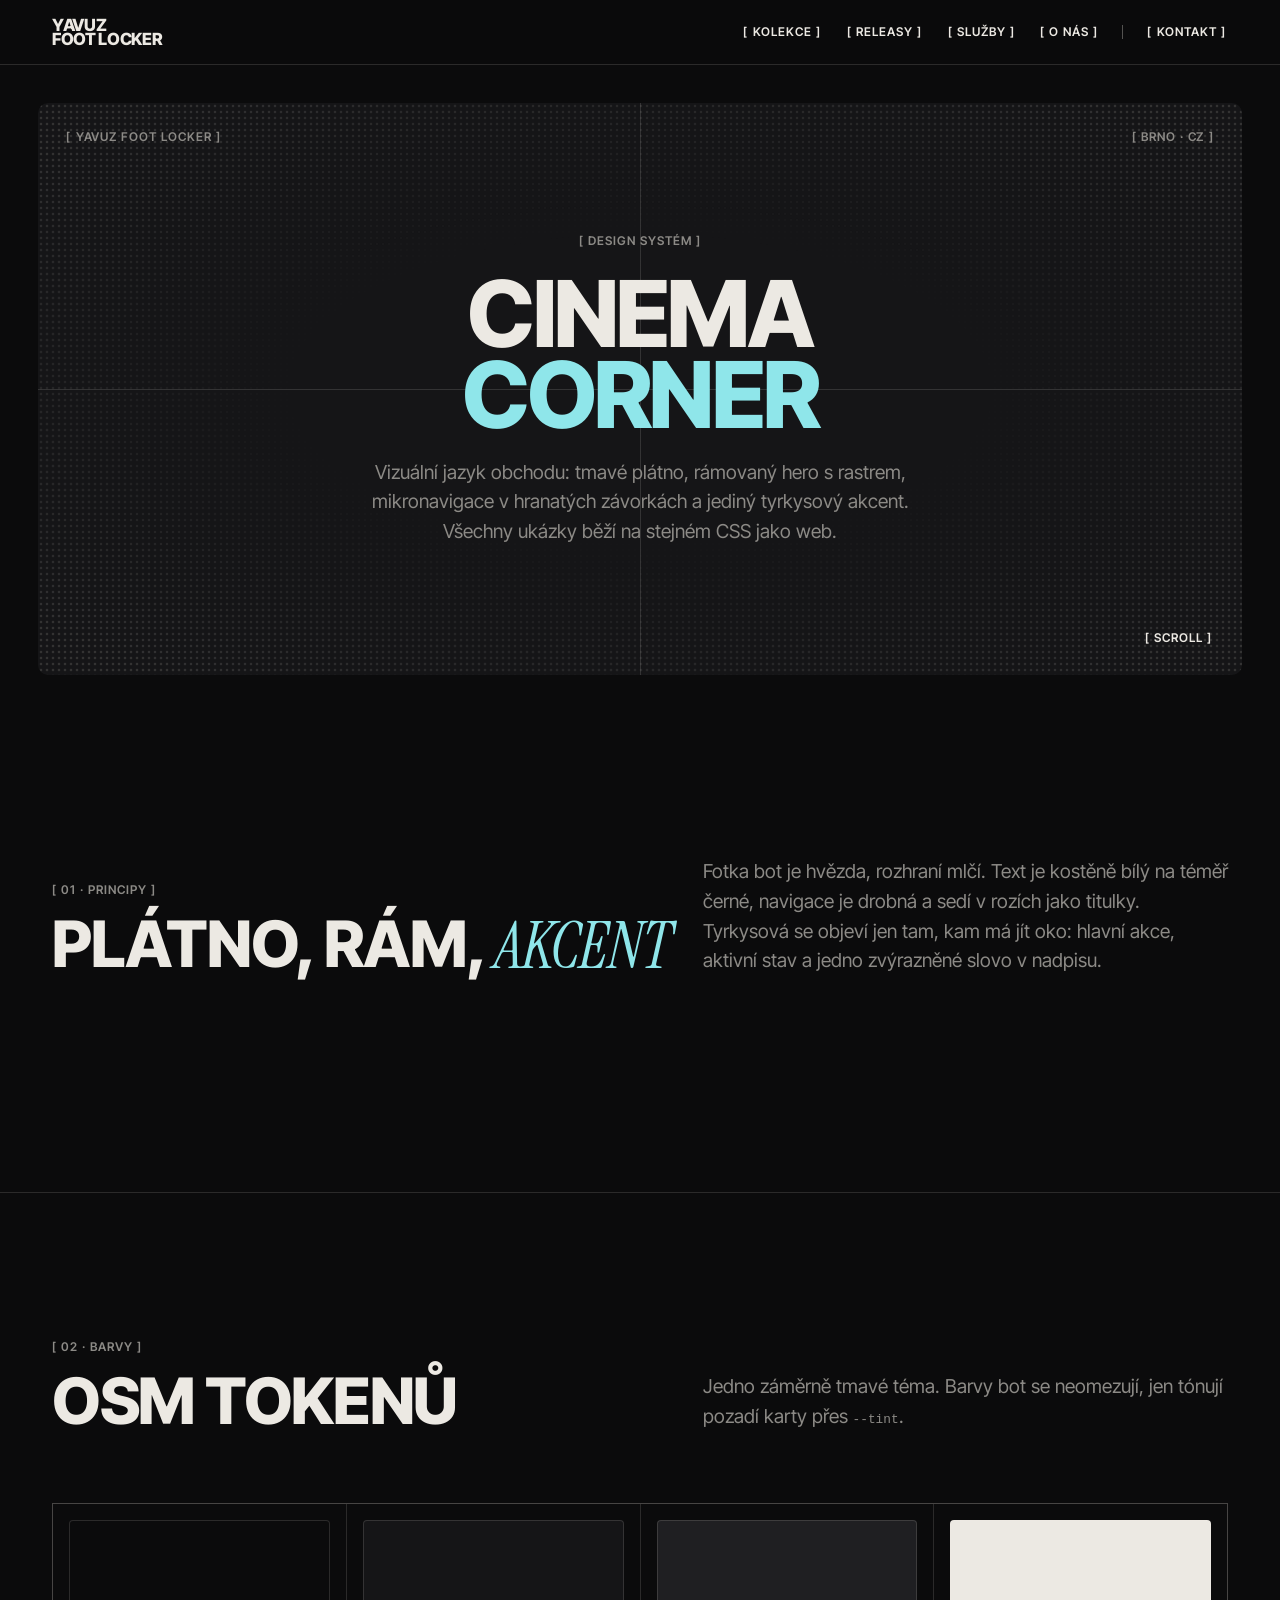
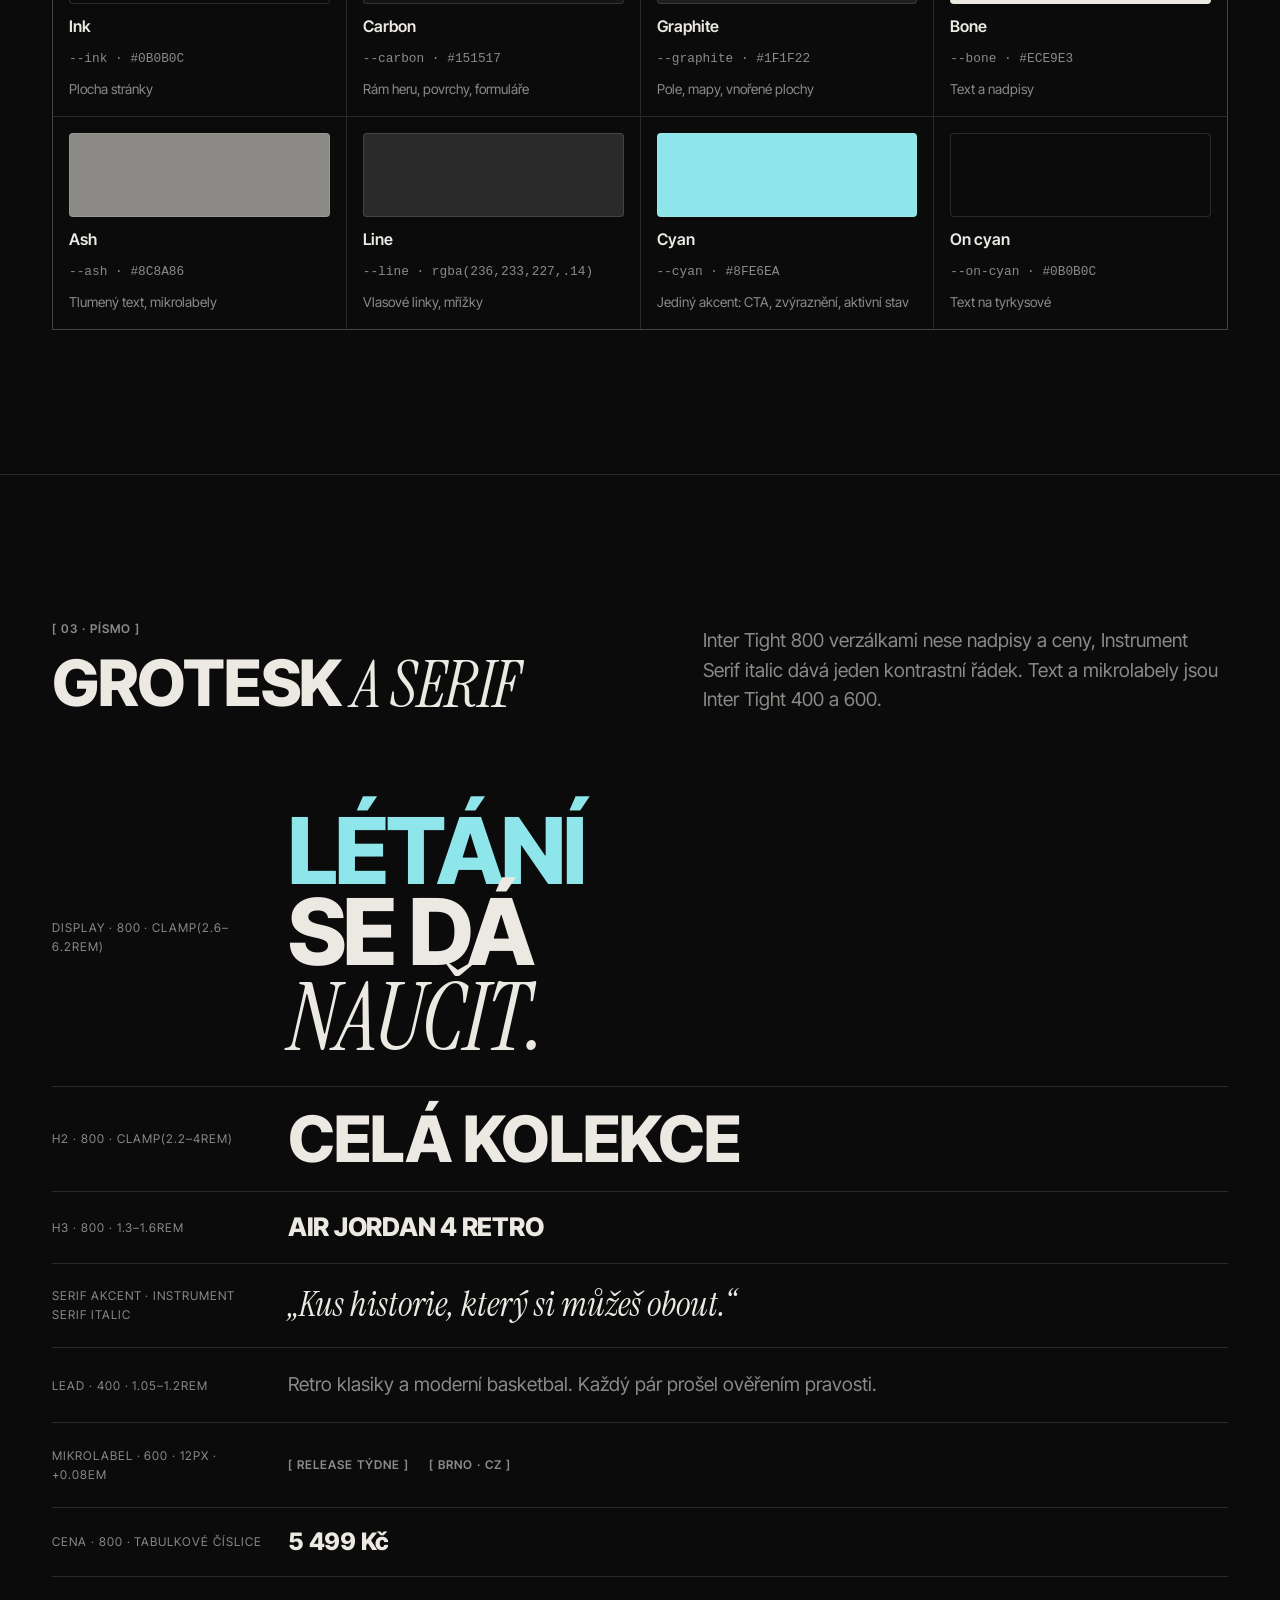
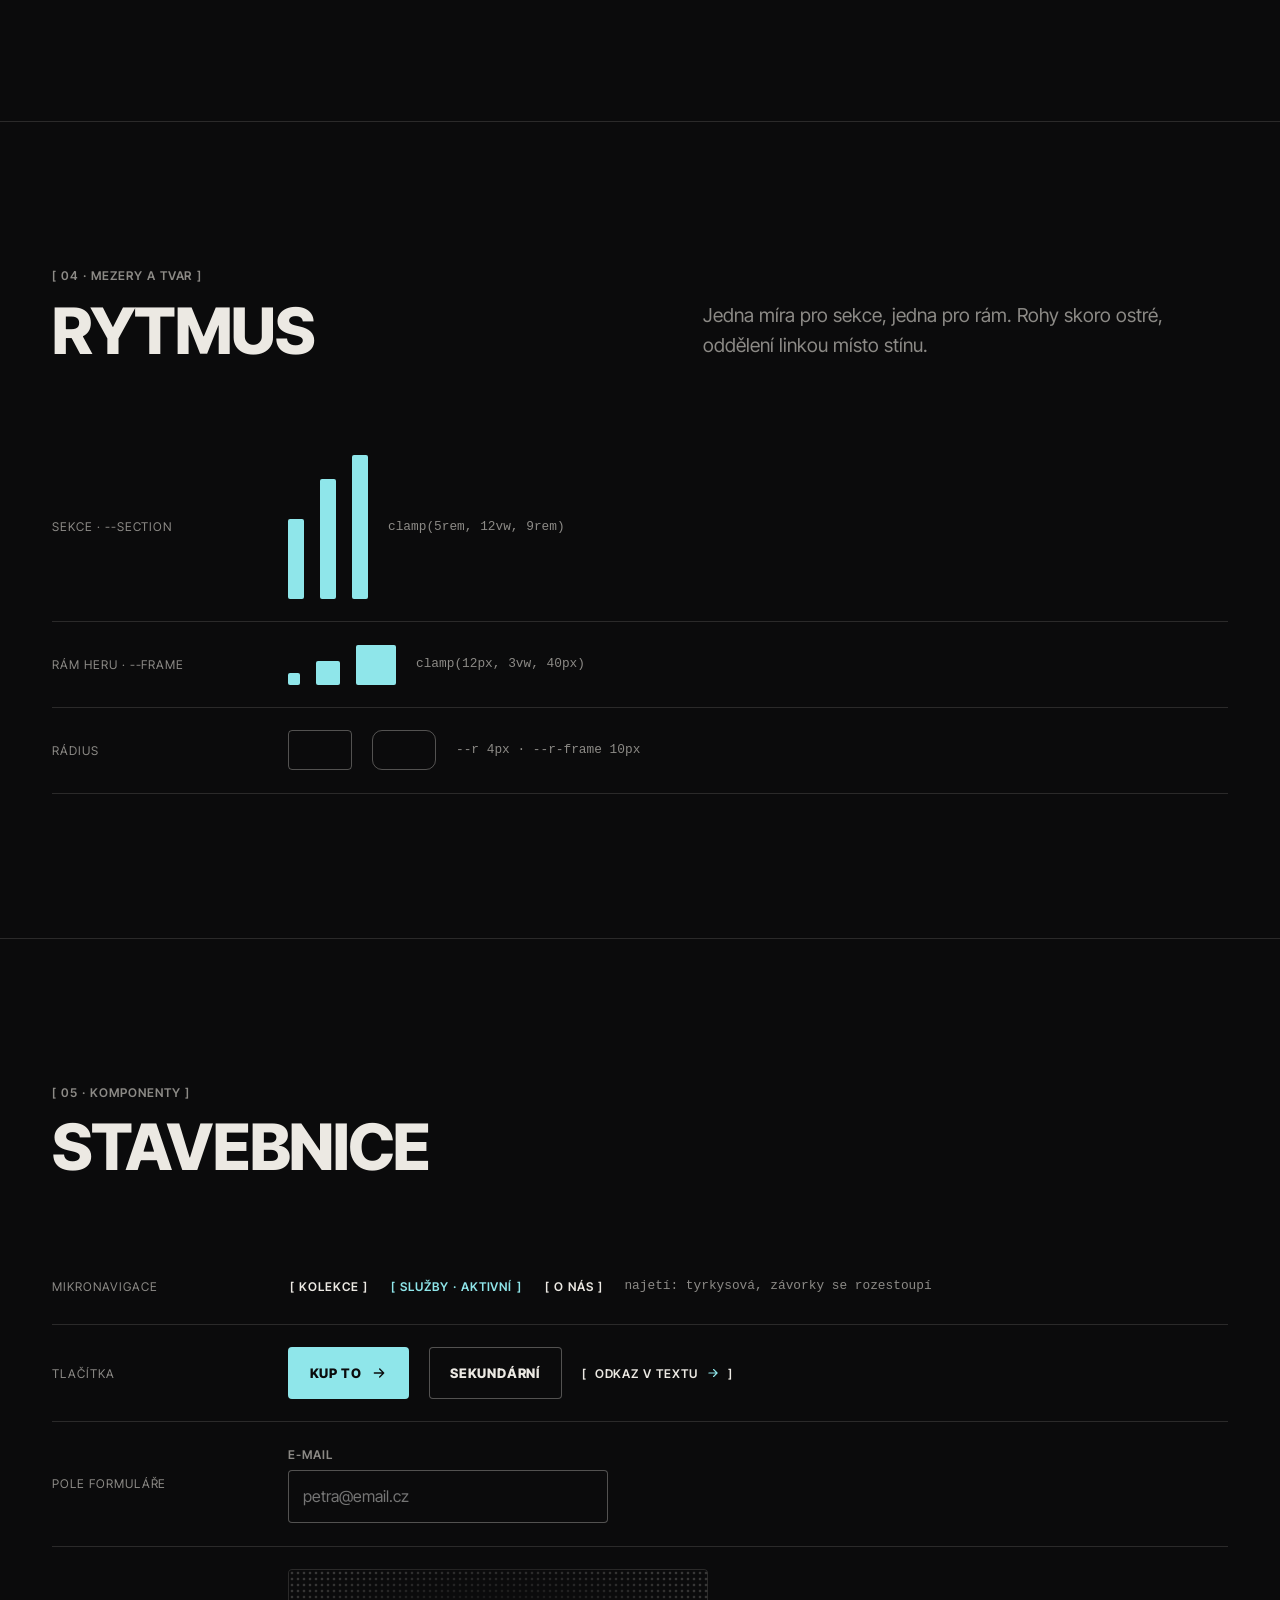
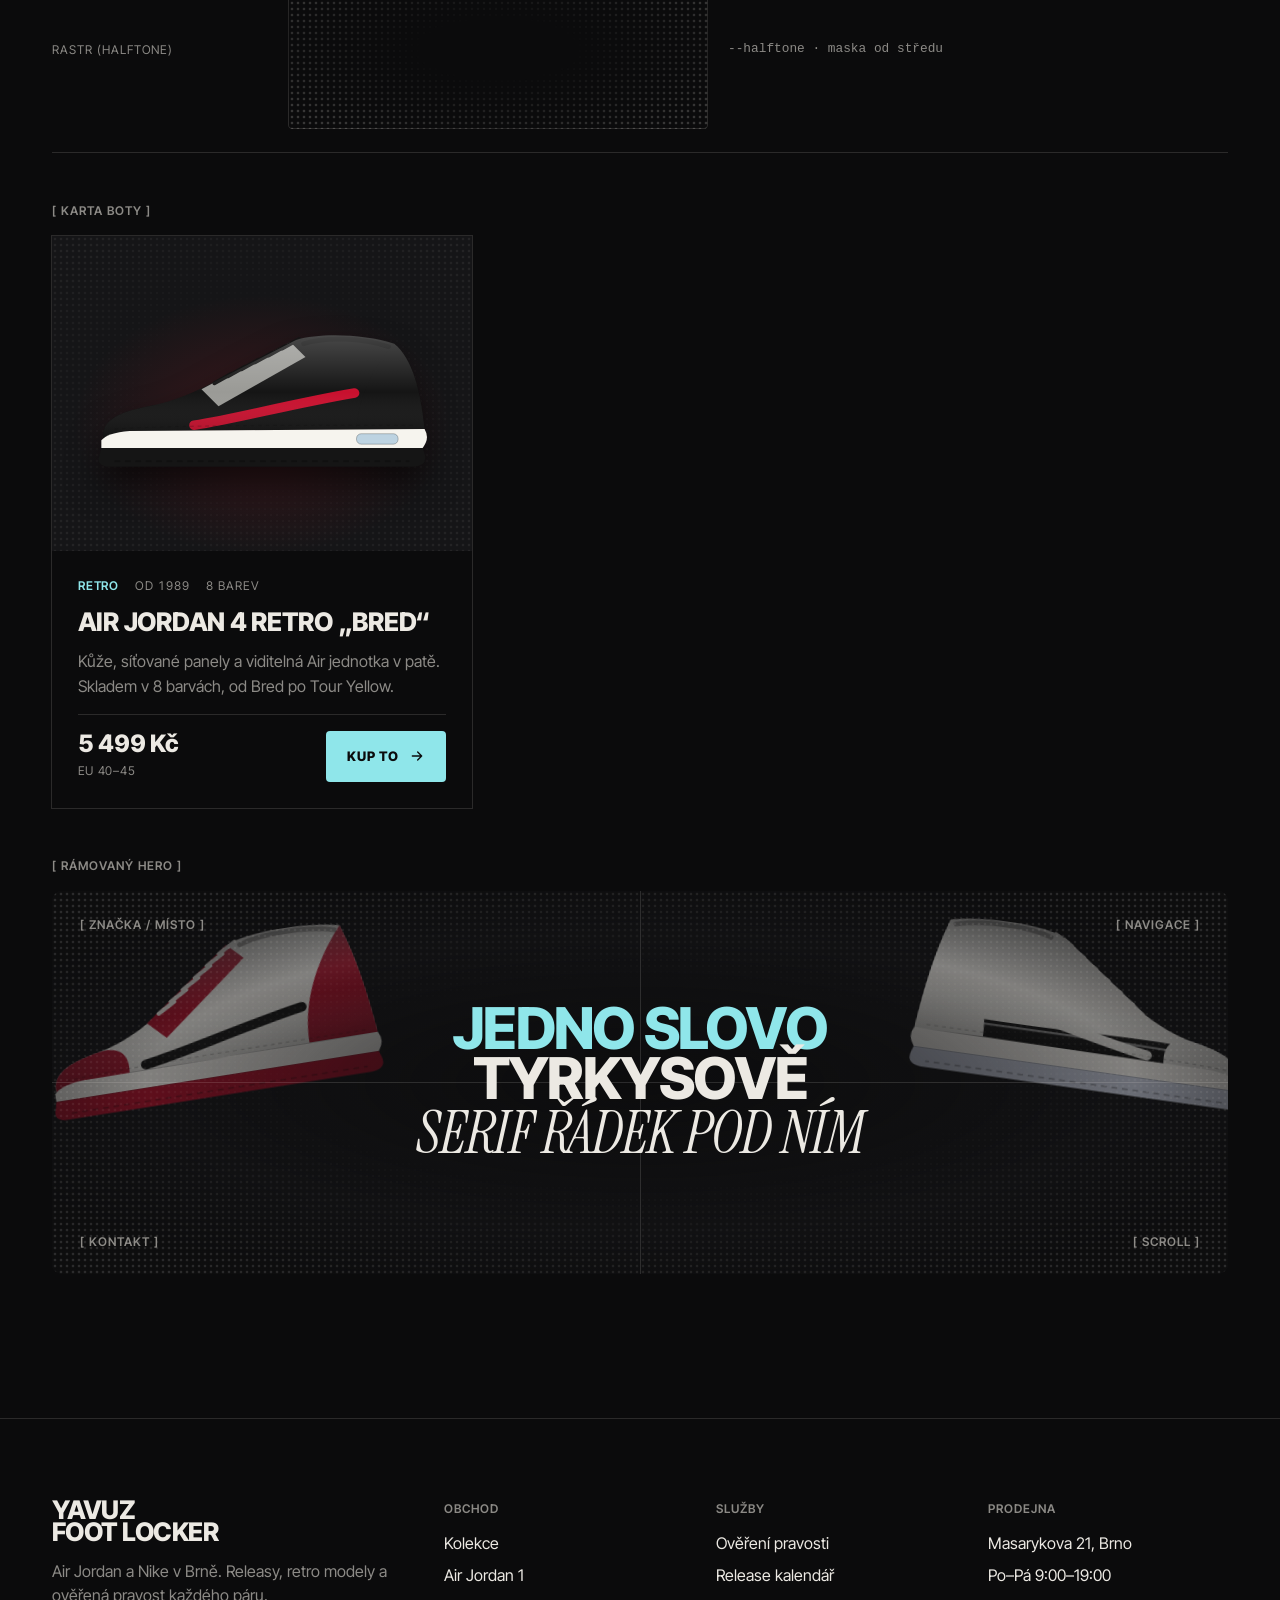
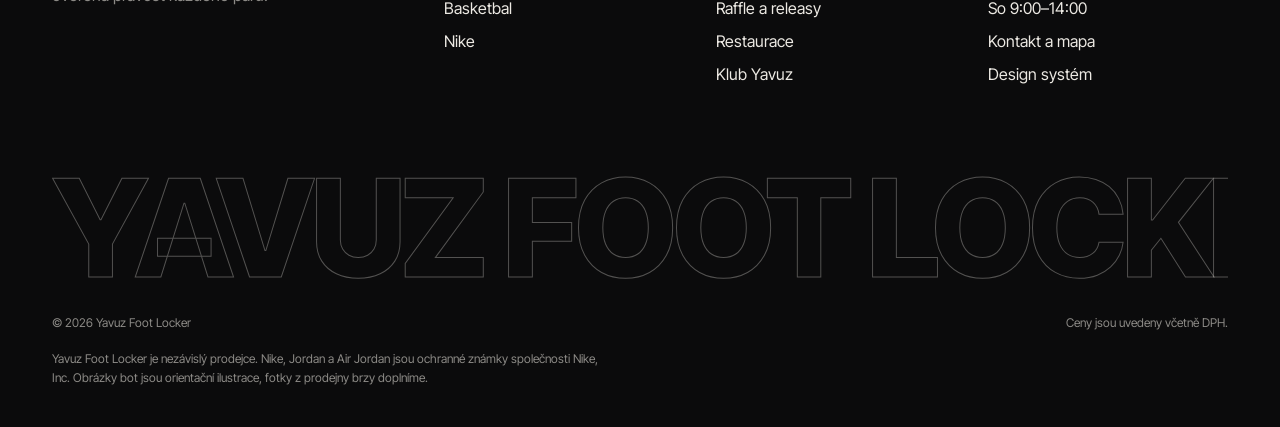
==== commit dd2bbd73: "Nová verze webu: ilustrace, AI fotka, 18 modelů, bez cizích fotek Co-Authored-By: Claude Opus 5.5 <n" ====
--- a/yavuz-foot-locker-vercel/design-system.html
+++ b/yavuz-foot-locker-vercel/design-system.html
@@ -417,6 +417,22 @@
   .book-card{left:12px}
   .cta-row p{font-size:.85rem}
 }
+/* grids with a leftover cell: hairlines on the cards instead of a filled background */
+.grid{background:transparent;gap:0;border:0}
+.grid > .card{outline:1px solid var(--line);outline-offset:-.5px}
+.sale{display:inline-block;vertical-align:middle;margin-left:.4rem;padding:.2rem .45rem;border-radius:3px;background:var(--cyan);color:var(--on-cyan);font-size:.72rem;font-weight:800;letter-spacing:.04em}
+
+/* hero photo (own AI image): cover the media box; the warm gradient behind stays as fallback */
+.hero-shot-media--photo{aspect-ratio:3/2}
+.hero-photo{position:absolute;left:0;top:-6%;width:100%;height:112%;object-fit:cover;display:block}
+.hero-shot-media--photo::before{content:"";position:absolute;inset:0;z-index:1;pointer-events:none;background:linear-gradient(180deg,transparent 55%,rgba(11,11,12,.55))}
+@supports (animation-timeline:scroll()){
+  @media (prefers-reduced-motion:no-preference){
+    .hero-photo{animation:parallax-photo linear both;animation-timeline:scroll(root);animation-range:0 700px}
+    @keyframes parallax-photo{from{transform:translate3d(0,0,0)}to{transform:translate3d(0,-36px,0)}}
+  }
+}
+.book-card{z-index:2}
 </style>
 </head>
 <body>
@@ -430,25 +446,25 @@
 <span class="corner tl micro">Yavuz Foot Locker</span><span class="corner tr micro">Brno · CZ</span>
 <div class="frame-copy"><p class="eyebrow">Design systém</p><h1 class="display"><span>Cinema</span><span><span class="accent">Corner</span></span></h1><p class="lead">Vizuální jazyk obchodu: tmavé plátno, rámovaný hero s rastrem, mikronavigace v hranatých závorkách a jediný tyrkysový akcent. Všechny ukázky běží na stejném CSS jako web.</p></div>
 <a class="corner br bracket" href="#obsah-dal">Scroll</a></div></section><span id="obsah-dal"></span><div class="ds" id="ds-nav"><section class="section"><div class="wrap"><div class="sec-head"><div><p class="eyebrow">01 · Principy</p><h2>Plátno, rám, <em class="accent">akcent</em></h2></div><div class="side"><p class="lead">Fotka bot je hvězda, rozhraní mlčí. Text je kostěně bílý na téměř černé, navigace je drobná a sedí v rozích jako titulky. Tyrkysová se objeví jen tam, kam má jít oko: hlavní akce, aktivní stav a jedno zvýrazněné slovo v nadpisu.</p></div></div></div></section><section class="section"><div class="wrap"><div class="sec-head"><div><p class="eyebrow">02 · Barvy</p><h2>Osm tokenů</h2></div><div class="side"><p class="lead">Jedno záměrně tmavé téma. Barvy bot se neomezují, jen tónují pozadí karty přes <code>--tint</code>.</p></div></div><div class="ds-grid"><div class="swatch"><i style="background:var(--ink)"></i><b>Ink</b><code>--ink · #0B0B0C</code><span class="lead" style="font-size:.85rem">Plocha stránky</span></div><div class="swatch"><i style="background:var(--carbon)"></i><b>Carbon</b><code>--carbon · #151517</code><span class="lead" style="font-size:.85rem">Rám heru, povrchy, formuláře</span></div><div class="swatch"><i style="background:var(--graphite)"></i><b>Graphite</b><code>--graphite · #1F1F22</code><span class="lead" style="font-size:.85rem">Pole, mapy, vnořené plochy</span></div><div class="swatch"><i style="background:var(--bone)"></i><b>Bone</b><code>--bone · #ECE9E3</code><span class="lead" style="font-size:.85rem">Text a nadpisy</span></div><div class="swatch"><i style="background:var(--ash)"></i><b>Ash</b><code>--ash · #8C8A86</code><span class="lead" style="font-size:.85rem">Tlumený text, mikrolabely</span></div><div class="swatch"><i style="background:var(--line)"></i><b>Line</b><code>--line · rgba(236,233,227,.14)</code><span class="lead" style="font-size:.85rem">Vlasové linky, mřížky</span></div><div class="swatch"><i style="background:var(--cyan)"></i><b>Cyan</b><code>--cyan · #8FE6EA</code><span class="lead" style="font-size:.85rem">Jediný akcent: CTA, zvýraznění, aktivní stav</span></div><div class="swatch"><i style="background:var(--on-cyan)"></i><b>On cyan</b><code>--on-cyan · #0B0B0C</code><span class="lead" style="font-size:.85rem">Text na tyrkysové</span></div></div></div></section><section class="section"><div class="wrap"><div class="sec-head"><div><p class="eyebrow">03 · Písmo</p><h2>Grotesk <em>a serif</em></h2></div><div class="side"><p class="lead">Inter Tight 800 verzálkami nese nadpisy a ceny, Instrument Serif italic dává jeden kontrastní řádek. Text a mikrolabely jsou Inter Tight 400 a 600.</p></div></div><div class="ds-row"><span>Display · 800 · clamp(2.6–6.2rem)</span><div class="ds-demo"><p class="display" style="font-weight:800;text-transform:uppercase;margin:0"><span><span class="hl">Létání</span> se dá</span><span class="serif">naučit.</span></p></div></div><div class="ds-row"><span>H2 · 800 · clamp(2.2–4rem)</span><div class="ds-demo"><h2>Celá kolekce</h2></div></div><div class="ds-row"><span>H3 · 800 · 1.3–1.6rem</span><div class="ds-demo"><h3>Air Jordan 4 Retro</h3></div></div><div class="ds-row"><span>Serif akcent · Instrument Serif italic</span><div class="ds-demo"><p class="quote" style="font-size:2.2rem">„Kus historie, který si můžeš obout.“</p></div></div><div class="ds-row"><span>Lead · 400 · 1.05–1.2rem</span><div class="ds-demo"><p class="lead">Retro klasiky a moderní basketbal. Každý pár prošel ověřením pravosti.</p></div></div><div class="ds-row"><span>Mikrolabel · 600 · 12px · +0.08em</span><div class="ds-demo"><span class="micro">Release týdne</span><span class="micro">Brno · CZ</span></div></div><div class="ds-row"><span>Cena · 800 · tabulkové číslice</span><div class="ds-demo"><span class="price">5 499 Kč</span></div></div></div></section><section class="section"><div class="wrap"><div class="sec-head"><div><p class="eyebrow">04 · Mezery a tvar</p><h2>Rytmus</h2></div><div class="side"><p class="lead">Jedna míra pro sekce, jedna pro rám. Rohy skoro ostré, oddělení linkou místo stínu.</p></div></div><div class="ds-row"><span>Sekce · --section</span><div class="ds-demo"><div class="ds-space"><i style="width:16px;height:80px"></i><i style="width:16px;height:120px"></i><i style="width:16px;height:144px"></i></div><code>clamp(5rem, 12vw, 9rem)</code></div></div><div class="ds-row"><span>Rám heru · --frame</span><div class="ds-demo"><div class="ds-space"><i style="width:12px;height:12px"></i><i style="width:24px;height:24px"></i><i style="width:40px;height:40px"></i></div><code>clamp(12px, 3vw, 40px)</code></div></div><div class="ds-row"><span>Rádius</span><div class="ds-demo"><span style="display:inline-block;width:64px;height:40px;border:1px solid var(--line-strong);border-radius:4px"></span><span style="display:inline-block;width:64px;height:40px;border:1px solid var(--line-strong);border-radius:10px"></span><code>--r 4px · --r-frame 10px</code></div></div></div></section><section class="section"><div class="wrap"><div class="sec-head"><div><p class="eyebrow">05 · Komponenty</p><h2>Stavebnice</h2></div></div><div class="ds-row"><span>Mikronavigace</span><div class="ds-demo"><a class="bracket" href="#ds-nav">Kolekce</a><a class="bracket" href="#ds-nav" aria-current="page">Služby · aktivní</a><a class="bracket" href="#ds-nav">O nás</a><code>najetí: tyrkysová, závorky se rozestoupí</code></div></div><div class="ds-row"><span>Tlačítka</span><div class="ds-demo"><a class="btn" href="#ds-nav">Kup To <svg viewBox="0 0 24 24" fill="none" stroke="currentColor" stroke-width="2" stroke-linecap="round" stroke-linejoin="round" aria-hidden="true"><path d="M5 12h14M13 6l6 6-6 6"/></svg></a><a class="btn btn--ghost" href="#ds-nav">Sekundární</a><a class="more" href="#ds-nav">Odkaz v textu <svg viewBox="0 0 24 24" fill="none" stroke="currentColor" stroke-width="2" stroke-linecap="round" stroke-linejoin="round" aria-hidden="true"><path d="M5 12h14M13 6l6 6-6 6"/></svg></a></div></div><div class="ds-row"><span>Pole formuláře</span><div class="ds-demo"><div class="field" style="width:min(100%,320px)"><label for="ds-mail">E-mail</label><input id="ds-mail" placeholder="petra@email.cz"></div></div></div><div class="ds-row"><span>Rastr (halftone)</span><div class="ds-demo"><div class="ds-halftone" style="width:min(100%,420px)"></div><code>--halftone · maska od středu</code></div></div><div style="margin-top:3rem;display:grid;gap:1rem"><span class="micro">Karta boty</span><div class="grid" style="max-width:420px;grid-template-columns:1fr"><article class="card reveal" id="aj4">
-<a href="detail.html#aj4" class="card-media" aria-label="Detail modelu Air Jordan 4 Retro „Bred“"><figure style="--tint:#B21E2B"><img src="photos/aj4-bred.webp" alt="Air Jordan 4 Retro „Bred“, boční pohled" loading="lazy" width="1400" height="788"></figure></a>
+<a href="detail.html#aj4" class="card-media" aria-label="Detail modelu Air Jordan 4 Retro „Bred“"><figure style="--tint:#B21E2B"><img src="illus/aj4-bred.svg" alt="Air Jordan 4 Retro „Bred“, ilustrace" loading="lazy" width="1400" height="788"></figure></a>
 <div class="card-body">
-<div class="meta"><span>Retro</span><span>od 1989</span><span>6 barev</span></div>
+<div class="meta"><span>Retro</span><span>od 1989</span><span>8 barev</span></div>
 <h3><a href="detail.html#aj4" class="card-link">Air Jordan 4 Retro „Bred“</a></h3>
-<p>Kůže, síťované panely a viditelná Air jednotka v patě. Skladem v 6 barvách, od Bred po White Cement.</p>
+<p>Kůže, síťované panely a viditelná Air jednotka v patě. Skladem v 8 barvách, od Bred po Tour Yellow.</p>
 <div class="card-foot"><div><div class="price">5 499 Kč</div><div class="sizes">EU 40–45</div></div>
 <a class="btn" href="detail.html#aj4" aria-label="Kup To: Air Jordan 4 Retro „Bred“">Kup To <svg viewBox="0 0 24 24" fill="none" stroke="currentColor" stroke-width="2" stroke-linecap="round" stroke-linejoin="round" aria-hidden="true"><path d="M5 12h14M13 6l6 6-6 6"/></svg></a></div>
-</div></article></div></div><div style="margin-top:3rem;display:grid;gap:1rem"><span class="micro">Rámovaný hero</span><div class="frame"><div class="frame-media" aria-hidden="true"><img src="photos/aj1-chicago.webp" alt=""><img src="photos/aj11-concord.webp" alt=""></div><span class="corner tl micro">Značka / místo</span><span class="corner tr micro">Navigace</span><div class="frame-copy"><p class="display" style="font-size:clamp(2rem,5vw,3.6rem);font-weight:800;text-transform:uppercase;margin:0"><span><span class="hl">Jedno slovo</span> tyrkysově</span><span class="serif">serif řádek pod ním</span></p></div><span class="corner bl micro">Kontakt</span><span class="corner br micro">Scroll</span></div></div></div></section></div></main>
+</div></article></div></div><div style="margin-top:3rem;display:grid;gap:1rem"><span class="micro">Rámovaný hero</span><div class="frame"><div class="frame-media" aria-hidden="true"><img src="illus/aj1-chicago.svg" alt=""><img src="illus/aj11-concord.svg" alt=""></div><span class="corner tl micro">Značka / místo</span><span class="corner tr micro">Navigace</span><div class="frame-copy"><p class="display" style="font-size:clamp(2rem,5vw,3.6rem);font-weight:800;text-transform:uppercase;margin:0"><span><span class="hl">Jedno slovo</span> tyrkysově</span><span class="serif">serif řádek pod ním</span></p></div><span class="corner bl micro">Kontakt</span><span class="corner br micro">Scroll</span></div></div></div></section></div></main>
 <footer class="site-foot"><div class="wrap">
 <div class="foot-grid">
 <div><a class="brand" href="./" style="font-size:1.6rem"><span>Yavuz</span><span>Foot Locker</span></a>
-<p class="lead" style="margin-top:1rem;font-size:1rem">Specialista na Air Jordan v Brně. Releasy, retro modely a ověřená pravost každého páru.</p></div>
-<div><h4>Obchod</h4><ul><li><a href="kolekce.html">Kolekce</a></li><li><a href="kolekce.html#aj1">Air Jordan 1</a></li><li><a href="kolekce.html#basket">Basketbal</a></li><li><a href="kolekce.html#aj11">Air Jordan 11</a></li></ul></div>
+<p class="lead" style="margin-top:1rem;font-size:1rem">Air Jordan a Nike v Brně. Releasy, retro modely a ověřená pravost každého páru.</p></div>
+<div><h4>Obchod</h4><ul><li><a href="kolekce.html">Kolekce</a></li><li><a href="kolekce.html#aj1">Air Jordan 1</a></li><li><a href="kolekce.html#basket">Basketbal</a></li><li><a href="kolekce.html#nike">Nike</a></li></ul></div>
 <div><h4>Služby</h4><ul><li><a href="sluzby.html#legit">Ověření pravosti</a></li><li><a href="releasy.html">Release kalendář</a></li><li><a href="sluzby.html#raffle">Raffle a releasy</a></li><li><a href="sluzby.html#pece">Restaurace</a></li><li><a href="sluzby.html#klub">Klub Yavuz</a></li></ul></div>
 <div><h4>Prodejna</h4><ul><li>Masarykova 21, Brno</li><li>Po–Pá 9:00–19:00</li><li>So 9:00–14:00</li><li><a href="kontakt.html">Kontakt a mapa</a></li><li><a href="design-system.html">Design systém</a></li></ul></div>
 </div>
 <div class="wordmark" aria-hidden="true">Yavuz Foot Locker</div>
 <div class="legal"><span>© 2026 Yavuz Foot Locker</span><span>Ceny jsou uvedeny včetně DPH.</span></div>
-<p class="footnote">Yavuz Foot Locker je nezávislý prodejce. Nike, Jordan a Air Jordan jsou ochranné známky společnosti Nike, Inc.</p>
+<p class="footnote">Yavuz Foot Locker je nezávislý prodejce. Nike, Jordan a Air Jordan jsou ochranné známky společnosti Nike, Inc. Obrázky bot jsou orientační ilustrace, fotky z prodejny brzy doplníme.</p>
 </div></footer>
 </body>
 </html>
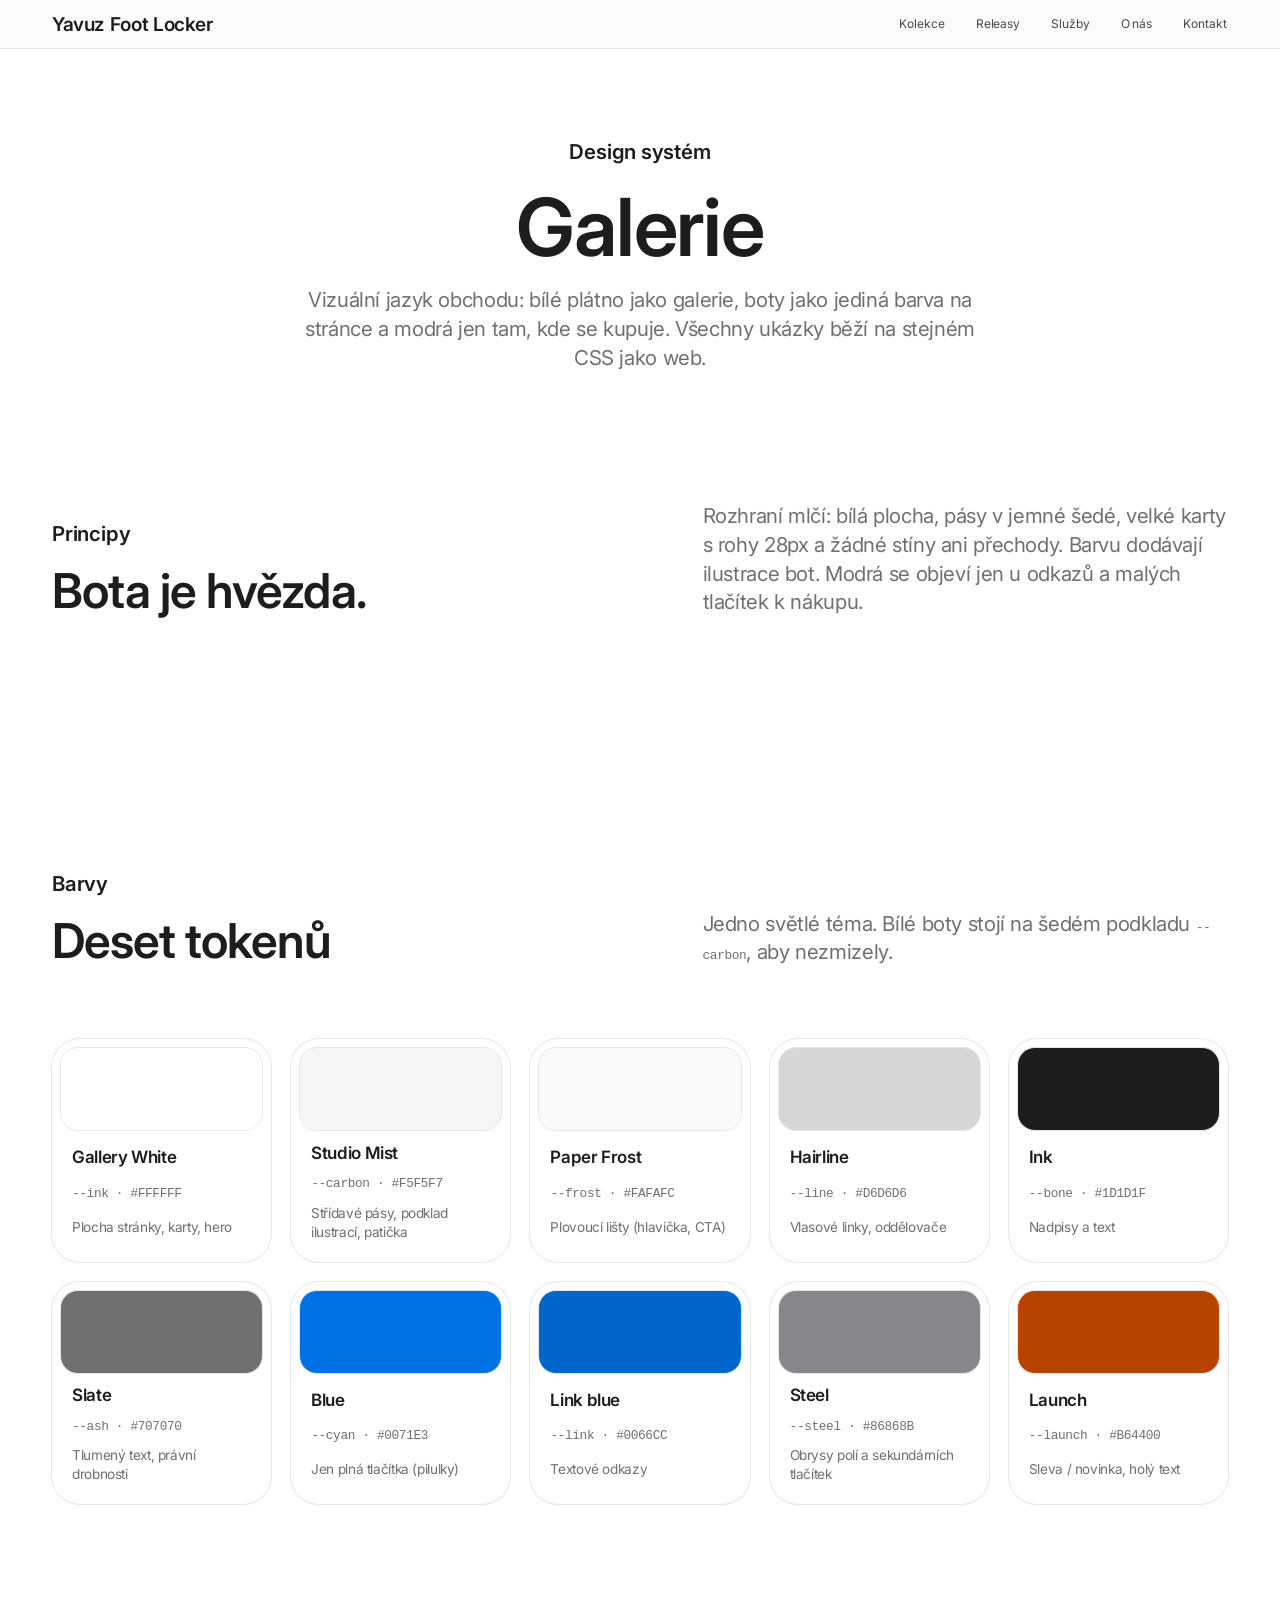
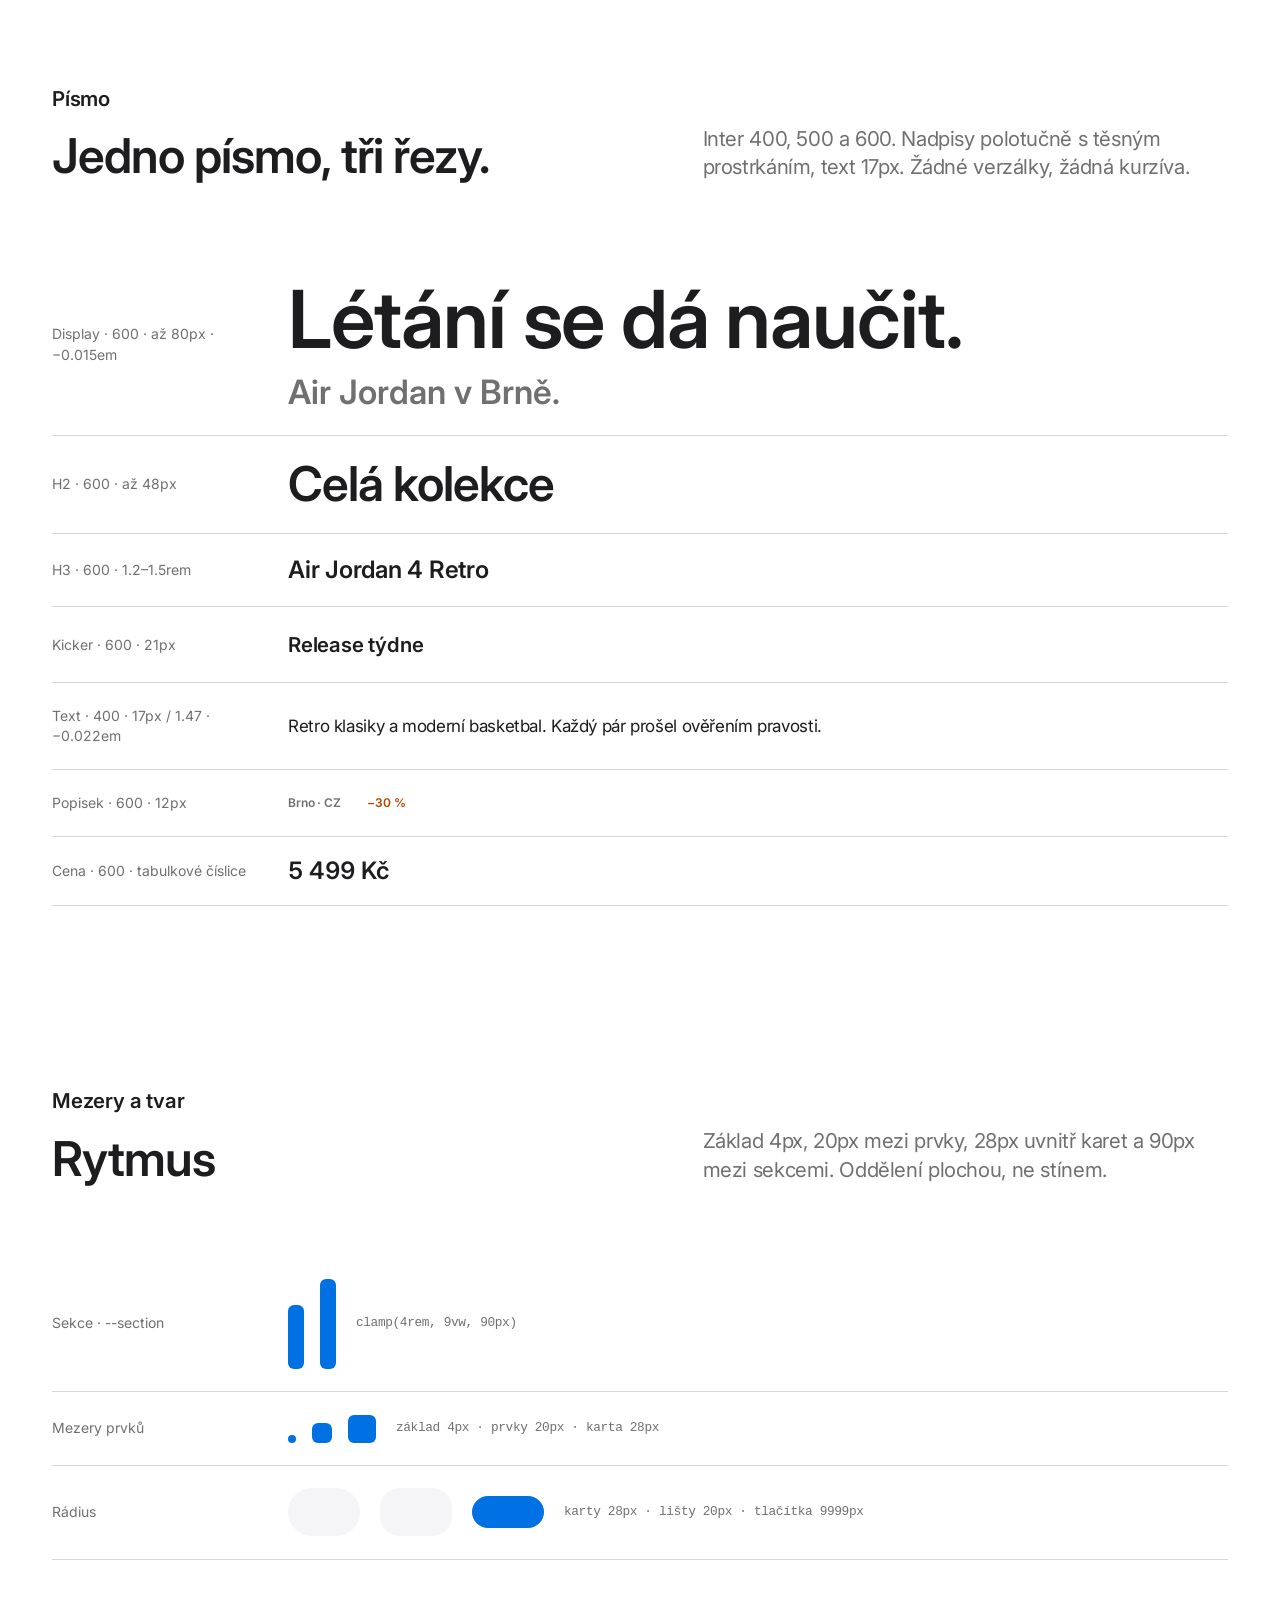
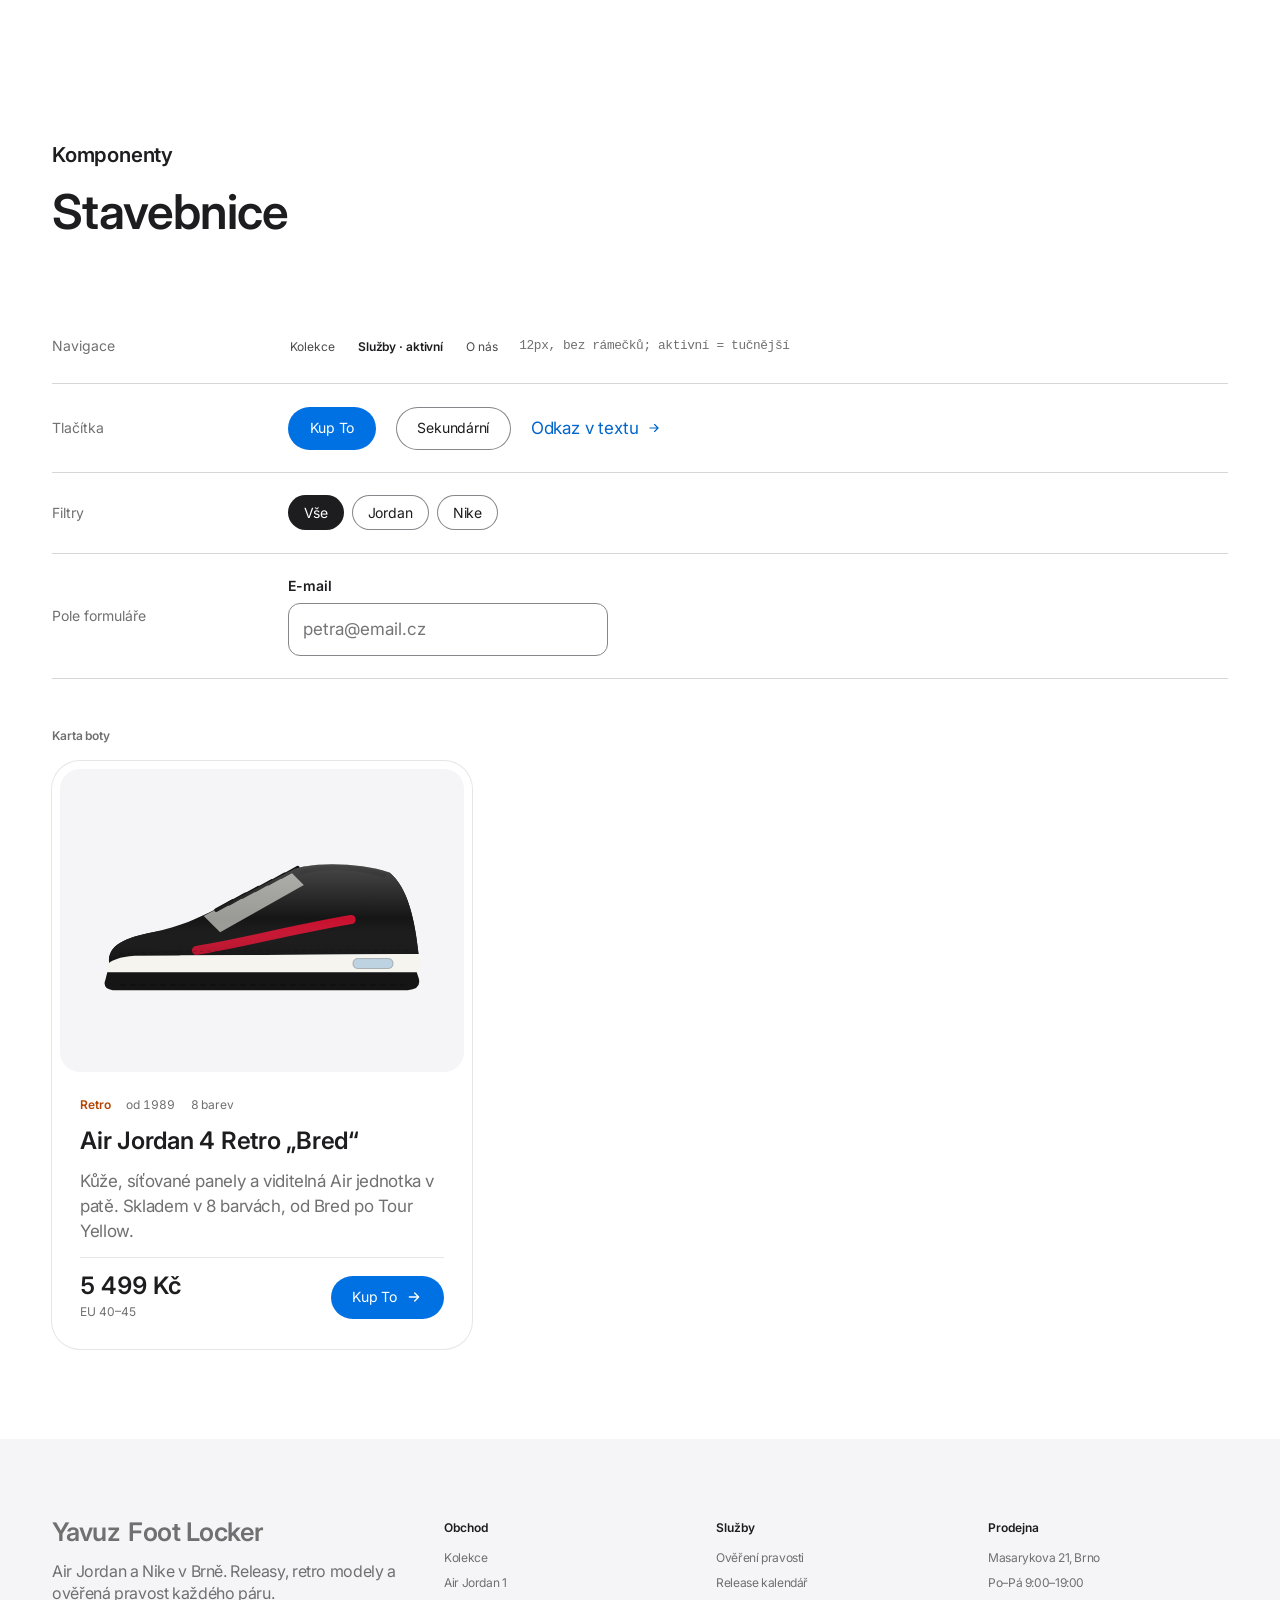
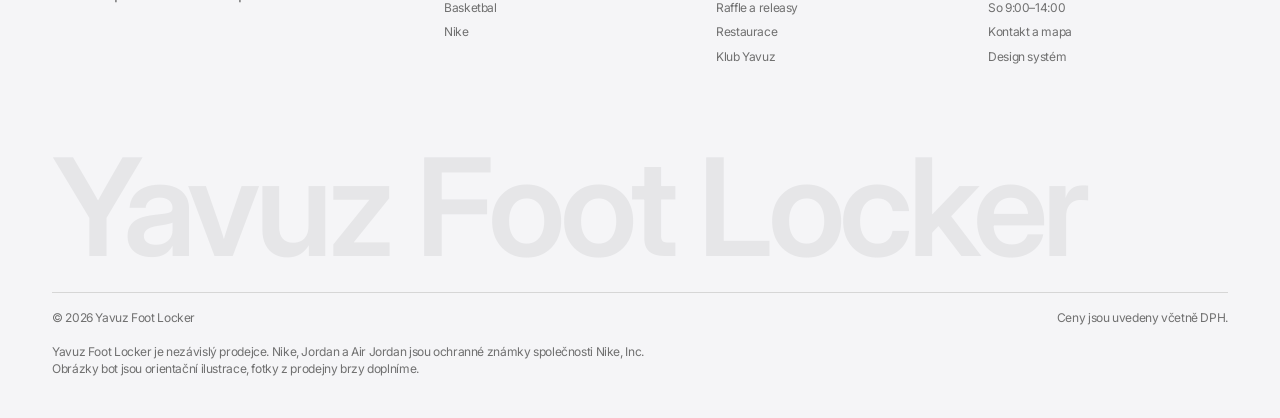
==== commit 7ed448fc: "Světlý design „Galerie“: bílé plátno, karty 28px, modré pilulky, písmo Inter Co-Authored-By: Claude " ====
--- a/yavuz-foot-locker-vercel/design-system.html
+++ b/yavuz-foot-locker-vercel/design-system.html
@@ -6,39 +6,43 @@
 <title>Design systém · Yavuz Foot Locker</title>
 <meta name="claude:viewport-fit-sides" content="cover">
 <meta name="description" content="Yavuz Foot Locker – značková sportovní obuv v Brně.">
-<link rel="preconnect" href="https://fonts.googleapis.com"><link rel="preconnect" href="https://fonts.gstatic.com" crossorigin><link rel="stylesheet" href="https://fonts.googleapis.com/css2?family=Inter+Tight:wght@400;600;800&family=Instrument+Serif:ital@0;1&display=swap">
-<style>/* Yavuz Foot Locker — design system "Cinema Corner".
+<link rel="preconnect" href="https://fonts.googleapis.com"><link rel="preconnect" href="https://fonts.gstatic.com" crossorigin><link rel="stylesheet" href="https://fonts.googleapis.com/css2?family=Inter:wght@400;500;600&display=swap">
+<style>/* Yavuz Foot Locker — design system "Galerie" (was "Cinema Corner").
    Layout: a dark page; heroes sit inside a framed screen (frame + halftone + crosshair), micro navigation in
    [ brackets ] pinned to corners, content on a centred 1240px track with one section rhythm. Single dark theme by design. */
 :root{
-  color-scheme:dark;
-  /* colour */
-  --ink:#0B0B0C;       /* page */
-  --carbon:#151517;    /* frame, surfaces */
-  --graphite:#1F1F22;  /* cards, fields */
-  --bone:#ECE9E3;      /* text */
-  --ash:#8C8A86;       /* muted text */
-  --line:rgba(236,233,227,.14);
-  --line-strong:rgba(236,233,227,.32);
-  --cyan:#8FE6EA;      /* the one accent */
-  --on-cyan:#0B0B0C;
-  --shadow:rgba(0,0,0,.6);
-  /* aliases kept for older markup (map, inline styles) */
-  --paper:var(--graphite); --mute:var(--ash); --accent:var(--cyan); --accent-ink:var(--cyan); --stone:var(--ink);
+  color-scheme:light;
+  /* colour: a white gallery; one blue for links and compact CTAs */
+  --ink:#ffffff;       /* page (Gallery White) */
+  --carbon:#f5f5f7;    /* bands, footer, media stages (Studio Mist) */
+  --graphite:#ffffff;  /* cards, fields */
+  --frost:#fafafc;     /* floating bars */
+  --control:#e6e6e8;   /* thin edges, subdued fills */
+  --bone:#1d1d1f;      /* text (Ink) */
+  --ash:#707070;       /* muted text (Slate) */
+  --steel:#86868b;     /* outlines */
+  --line:#d6d6d6;
+  --line-strong:#86868b;
+  --cyan:#0071e3;      /* filled conversion pills */
+  --on-cyan:#ffffff;
+  --link:#0066cc;      /* inline links */
+  --launch:#b64400;    /* sale / launch labels */
+  --shadow:transparent;
+  --paper:var(--graphite); --mute:var(--ash); --accent:var(--cyan); --accent-ink:var(--link); --stone:var(--carbon);
   /* type */
-  --sans:"Inter Tight","Inter","Helvetica Neue",Arial,sans-serif;
-  --serif:"Instrument Serif","Times New Roman",Georgia,serif;
-  --fs-display:clamp(2.6rem,7.2vw,6.2rem);
-  --fs-h2:clamp(2.2rem,5vw,4rem);
-  --fs-h3:clamp(1.3rem,2.2vw,1.6rem);
-  --fs-lead:clamp(1.05rem,1.5vw,1.2rem);
+  --sans:"Inter","Helvetica Neue",Arial,sans-serif;
+  --serif:var(--sans);
+  --fs-display:clamp(2.6rem,7vw,5rem);
+  --fs-h2:clamp(2rem,4.4vw,3rem);
+  --fs-h3:clamp(1.2rem,2vw,1.5rem);
+  --fs-lead:clamp(1.0625rem,1.6vw,1.3125rem);
   --fs-micro:.75rem;
   /* space & shape */
-  --section:clamp(5rem,12vw,9rem);
+  --section:clamp(4rem,9vw,5.625rem);
   --frame:clamp(12px,3vw,40px);
   --track:1240px;
-  --r:4px; --r-frame:10px;
-  --halftone:radial-gradient(rgba(236,233,227,.2) 1px,transparent 1.7px) 0 0/6px 6px;
+  --r:9999px; --r-frame:28px; --r-card:28px; --r-nav:20px; --r-field:12px;
+  --halftone:none;
 }
 
 *,*::before,*::after{box-sizing:border-box}
@@ -433,6 +437,174 @@
   }
 }
 .book-card{z-index:2}
+
+/* =====================================================================
+   GALERIE — light gallery layer. Overrides the older dark rules above:
+   white canvas, #f5f5f7 bands, white 28px cards without shadows,
+   blue only for links and compact pills, no gradients, no halftone.
+   ===================================================================== */
+body{background:var(--ink);color:var(--bone);font-size:1.0625rem;line-height:1.47;letter-spacing:-.022em;text-rendering:optimizeLegibility}
+body::before{background:var(--ink)}
+a{color:inherit}
+:focus-visible{outline:2px solid var(--cyan);outline-offset:3px;border-radius:6px}
+.section + .section{border-top:0}
+.skip:focus{border-radius:9999px}
+
+/* type: semibold, sentence case, tight tracking */
+h1,h2,h3{font-weight:600;text-transform:none;letter-spacing:-.015em;line-height:1.08}
+h2{letter-spacing:-.02em}
+h3{line-height:1.17;letter-spacing:-.01em}
+.display{font-weight:600;line-height:1.05;letter-spacing:-.015em}
+.serif,h1 em,h2 em,.display .serif{font-family:var(--sans);font-style:normal;font-weight:600;text-transform:none;letter-spacing:-.015em;color:var(--ash)}
+.display .serif{display:block;font-size:.42em;line-height:1.2;margin-top:.35em;letter-spacing:0}
+.accent,.hl{color:inherit}
+.eyebrow,.micro{font-size:.75rem;font-weight:600;letter-spacing:-.01em;text-transform:none;color:var(--ash)}
+.eyebrow::before,.micro::before,.eyebrow::after,.micro::after{content:none}
+.eyebrow{font-size:clamp(1.0625rem,1.6vw,1.3125rem);color:var(--bone)}
+.lead{color:var(--ash);line-height:1.4}
+.scribble{display:none}
+
+/* links instead of brackets */
+.bracket,.more,.chips a{letter-spacing:-.01em;text-transform:none;font-weight:400}
+.bracket::before,.bracket::after,.more::before,.more::after,.chips a::before,.chips a::after{content:none}
+.bracket{font-size:.75rem;color:var(--bone);opacity:.8}
+.bracket:hover{color:var(--bone);opacity:1}
+.bracket[aria-current="page"]{color:var(--bone);opacity:1;font-weight:600}
+.more{font-size:1.0625rem;color:var(--link)}
+.more svg{color:currentColor}
+.more:hover{color:var(--link);text-decoration:underline}
+.chips{gap:.5rem}
+.chips a{font-size:.875rem;color:var(--bone);padding:.45rem 1rem;border-radius:9999px;box-shadow:inset 0 0 0 1px var(--steel)}
+.chips a:hover{color:var(--bone);background:var(--carbon)}
+.chips a.on{background:var(--bone);color:#fff;box-shadow:none}
+
+/* header: compact white bar */
+.site-head{background:color-mix(in srgb,var(--frost) 82%,transparent);border-bottom:1px solid var(--control)}
+.head-row{min-height:48px}
+.brand{font-weight:600;text-transform:none;letter-spacing:-.02em;line-height:1;font-size:1.1875rem}
+.brand span{display:inline}
+.brand span + span{margin-left:.3em}
+.nav{gap:1.75rem}
+.nav .sep{display:none}
+.menu-panel{background:var(--frost);border:1px solid var(--control);border-radius:var(--r-nav);padding:.75rem 1.25rem}
+.menu-panel .bracket{font-size:1.0625rem;padding:.5rem 0}
+
+/* buttons: blue pill + outlined pill */
+.btn{font-weight:400;font-size:.875rem;letter-spacing:-.016em;text-transform:none;padding:.7rem 1.35rem;border-radius:9999px;background:var(--cyan);color:#fff}
+.btn:hover{transform:translateY(-1px)}
+.btn--ghost{background:transparent;color:var(--bone);box-shadow:inset 0 0 0 1px var(--steel)}
+.btn--live::after,.btn-shine,.spark{display:none}
+
+/* hero: white stage, no frame chrome */
+.frame-hero{padding:0}
+.frame{background:var(--ink);border-radius:0;overflow:visible;min-height:0;padding:clamp(3.5rem,8vw,5.5rem) 16px clamp(2.5rem,6vw,4rem)}
+.frame::before,.frame::after,.frame-media::after,.frame-glow{display:none}
+.frame-hero--page .frame{padding-block:clamp(3.5rem,8vw,5.5rem) clamp(1.5rem,4vw,2.5rem)}
+.corner{display:none}
+.frame-copy{gap:1.1rem}
+.frame-media img{filter:none;opacity:.12}
+.hero-split{max-width:var(--track);margin-inline:auto;grid-template-columns:1fr!important;justify-items:center;text-align:center}
+.hero-text{justify-items:center}
+.hero-text .display{text-align:center}
+.hero-text .hero-actions{justify-content:center}
+.frame--split{padding-inline:max(16px,env(safe-area-inset-left,0px))}
+.frame--split .display{font-size:clamp(2.6rem,7vw,5rem)}
+.hero-shot{width:100%;max-width:1100px;padding-bottom:0}
+.hero-shot-media{border-radius:var(--r-card);background:var(--carbon)}
+.hero-shot-media::after,.hero-shot-media--photo::before{display:none}
+.hero-img{filter:none}
+.book-card{position:relative;left:auto;bottom:auto;margin:-2.5rem auto 0;width:min(360px,calc(100% - 32px));text-align:left;
+  background:var(--ink);border:0;border-radius:var(--r-card);box-shadow:0 0 0 1px var(--control);
+  -webkit-backdrop-filter:none;backdrop-filter:none;padding:1.4rem 1.5rem 1.5rem}
+@media (min-width:860px){.book-card{position:absolute;right:28px;left:auto;bottom:28px;margin:0}}
+.book-card .btn{justify-self:stretch}
+@media (max-width:700px){.book-card{left:auto}}
+
+/* release + cards: white cards on mist bands */
+.release{border:0;border-radius:var(--r-card);background:var(--carbon);padding:clamp(1.5rem,4vw,2.5rem)}
+.release img{filter:none}
+.release .specs b{font-weight:600}
+.release .specs span{letter-spacing:0;text-transform:none;font-size:.875rem}
+.grid,.features,.steps,.stats,.ds-grid{gap:20px;background:transparent;border:0}
+.grid > .card{outline:0}
+.card,.feature,.step,.stat,.swatch{background:var(--ink);border-radius:var(--r-card);overflow:hidden;box-shadow:0 0 0 1px var(--control)}
+.card:hover,.feature:hover,.step:hover{background:var(--ink);transform:translateY(-4px)}
+.card figure{background:var(--carbon);border-radius:20px;margin:8px 8px 0}
+.card figure::before{display:none}
+.card figure img{filter:none}
+.card-body{padding:1.5rem 1.75rem 1.75rem}
+.meta{letter-spacing:-.01em;text-transform:none;font-size:.75rem}
+.meta span:first-child{color:var(--launch)}
+.card-link:hover{color:var(--link)}
+.card-foot{border-top:1px solid var(--control)}
+.price,.tier-price,.stat b,.timeline b{font-weight:600;letter-spacing:-.02em}
+.sizes{letter-spacing:0}
+.sale{background:none;color:var(--launch);padding:0;font-size:.75rem;font-weight:600;letter-spacing:-.01em;border-radius:0}
+.feature .ico{border:0;border-radius:50%;background:var(--carbon);color:var(--bone)}
+.feature .tag{letter-spacing:-.01em;text-transform:none;color:var(--link);font-weight:400;font-size:.875rem}
+.timeline b{color:var(--bone)}
+
+/* bands alternate white / mist */
+.band,.guarantee{background:var(--carbon)}
+.band::before{display:none}
+.facts svg{color:var(--bone)}
+.facts li,.timeline,.timeline li{border-color:var(--line)}
+.quote{font-family:var(--sans);font-style:normal;font-weight:600;letter-spacing:-.02em;line-height:1.1}
+.quote-by,th{letter-spacing:0;text-transform:none}
+.table-wrap{border:0;border-radius:var(--r-card);box-shadow:0 0 0 1px var(--control);background:var(--ink)}
+
+/* forms */
+.form{background:var(--carbon);border:0;border-radius:var(--r-card)}
+.field label{letter-spacing:0;text-transform:none;font-size:.875rem;color:var(--bone)}
+.field input,.field select,.field textarea{background:var(--ink);border:1px solid var(--steel);border-radius:var(--r-field)}
+.field input:focus,.field select:focus,.field textarea:focus{border-color:var(--cyan)}
+.sent{border-radius:var(--r-field)}
+.map{border:0;border-radius:var(--r-card);background:var(--carbon)}
+
+/* how it works, tiers, guarantee */
+.step-ico{background:var(--carbon);color:var(--bone);animation:none}
+.step-no{font-weight:600;color:var(--control);-webkit-text-stroke:0}
+.check{background:transparent;color:var(--cyan)}
+.tier--featured{background:var(--ink);box-shadow:0 0 0 2px var(--cyan);animation:none!important}
+.tier-flag{color:var(--link);font-size:.75rem}
+.guarantee-card{border:0;border-radius:var(--r-card);background:var(--ink)}
+
+/* faq */
+.faq,.faq-item{border-color:var(--line)}
+.faq-item summary{font-weight:600;font-size:1.1875rem;letter-spacing:-.01em}
+.faq-item summary:hover{color:var(--link)}
+
+/* sticky cta: floating frost capsule */
+.cta-bar{left:12px;right:12px;bottom:calc(12px + env(safe-area-inset-bottom,0px));padding-bottom:0;border:0;border-radius:var(--r-nav);
+  background:color-mix(in srgb,var(--frost) 90%,transparent);box-shadow:0 0 0 1px var(--control);max-width:880px;margin-inline:auto}
+.cta-row{min-height:60px;padding-inline:20px}
+body:has(.cta-bar){padding-bottom:calc(88px + env(safe-area-inset-bottom,0px))}
+
+/* footer */
+.site-foot{background:var(--carbon);border-top:0;font-size:.75rem;color:var(--ash)}
+.site-foot a{color:var(--ash)}
+.site-foot a:hover{color:var(--bone);text-decoration:underline}
+.foot-grid h4{letter-spacing:0;text-transform:none;color:var(--bone)}
+.foot-grid a:hover{color:var(--bone)}
+.wordmark{font-weight:600;text-transform:none;letter-spacing:-.04em;color:var(--control);-webkit-text-stroke:0}
+.legal{border-top:1px solid var(--line);padding-top:1rem}
+
+/* design-system page */
+.swatch i{border-radius:18px;border:1px solid var(--control)}
+.ds-row{border-color:var(--line)}
+.ds-row > span:first-child{letter-spacing:0;text-transform:none;font-size:.875rem}
+.ds-space i{background:var(--cyan);border-radius:6px}
+.ds-halftone{display:none}
+.scroll-progress{background:var(--cyan)}
+.ds-grid{grid-template-columns:repeat(auto-fill,minmax(200px,1fr))}
+.swatch{padding:8px 8px 1.25rem}
+.swatch b,.swatch code,.swatch .lead{padding-inline:.75rem}
+.frame-hero .frame > .hero-index{display:flex;position:static;justify-content:center;flex-wrap:wrap;gap:.5rem 2rem;margin-top:clamp(2rem,5vw,3rem)}
+.hero-index .bracket{font-size:1.0625rem;font-weight:500;opacity:1}
+.hero-index .bracket:hover{color:var(--link)}
+.frame{display:block}
+.frame--split .hero-split{display:grid}
+.frame-copy{margin-inline:auto}
 </style>
 </head>
 <body>
@@ -444,8 +616,8 @@
 </div></header>
 <main id="obsah"><section class="frame-hero frame-hero--page"><div class="frame">
 <span class="corner tl micro">Yavuz Foot Locker</span><span class="corner tr micro">Brno · CZ</span>
-<div class="frame-copy"><p class="eyebrow">Design systém</p><h1 class="display"><span>Cinema</span><span><span class="accent">Corner</span></span></h1><p class="lead">Vizuální jazyk obchodu: tmavé plátno, rámovaný hero s rastrem, mikronavigace v hranatých závorkách a jediný tyrkysový akcent. Všechny ukázky běží na stejném CSS jako web.</p></div>
-<a class="corner br bracket" href="#obsah-dal">Scroll</a></div></section><span id="obsah-dal"></span><div class="ds" id="ds-nav"><section class="section"><div class="wrap"><div class="sec-head"><div><p class="eyebrow">01 · Principy</p><h2>Plátno, rám, <em class="accent">akcent</em></h2></div><div class="side"><p class="lead">Fotka bot je hvězda, rozhraní mlčí. Text je kostěně bílý na téměř černé, navigace je drobná a sedí v rozích jako titulky. Tyrkysová se objeví jen tam, kam má jít oko: hlavní akce, aktivní stav a jedno zvýrazněné slovo v nadpisu.</p></div></div></div></section><section class="section"><div class="wrap"><div class="sec-head"><div><p class="eyebrow">02 · Barvy</p><h2>Osm tokenů</h2></div><div class="side"><p class="lead">Jedno záměrně tmavé téma. Barvy bot se neomezují, jen tónují pozadí karty přes <code>--tint</code>.</p></div></div><div class="ds-grid"><div class="swatch"><i style="background:var(--ink)"></i><b>Ink</b><code>--ink · #0B0B0C</code><span class="lead" style="font-size:.85rem">Plocha stránky</span></div><div class="swatch"><i style="background:var(--carbon)"></i><b>Carbon</b><code>--carbon · #151517</code><span class="lead" style="font-size:.85rem">Rám heru, povrchy, formuláře</span></div><div class="swatch"><i style="background:var(--graphite)"></i><b>Graphite</b><code>--graphite · #1F1F22</code><span class="lead" style="font-size:.85rem">Pole, mapy, vnořené plochy</span></div><div class="swatch"><i style="background:var(--bone)"></i><b>Bone</b><code>--bone · #ECE9E3</code><span class="lead" style="font-size:.85rem">Text a nadpisy</span></div><div class="swatch"><i style="background:var(--ash)"></i><b>Ash</b><code>--ash · #8C8A86</code><span class="lead" style="font-size:.85rem">Tlumený text, mikrolabely</span></div><div class="swatch"><i style="background:var(--line)"></i><b>Line</b><code>--line · rgba(236,233,227,.14)</code><span class="lead" style="font-size:.85rem">Vlasové linky, mřížky</span></div><div class="swatch"><i style="background:var(--cyan)"></i><b>Cyan</b><code>--cyan · #8FE6EA</code><span class="lead" style="font-size:.85rem">Jediný akcent: CTA, zvýraznění, aktivní stav</span></div><div class="swatch"><i style="background:var(--on-cyan)"></i><b>On cyan</b><code>--on-cyan · #0B0B0C</code><span class="lead" style="font-size:.85rem">Text na tyrkysové</span></div></div></div></section><section class="section"><div class="wrap"><div class="sec-head"><div><p class="eyebrow">03 · Písmo</p><h2>Grotesk <em>a serif</em></h2></div><div class="side"><p class="lead">Inter Tight 800 verzálkami nese nadpisy a ceny, Instrument Serif italic dává jeden kontrastní řádek. Text a mikrolabely jsou Inter Tight 400 a 600.</p></div></div><div class="ds-row"><span>Display · 800 · clamp(2.6–6.2rem)</span><div class="ds-demo"><p class="display" style="font-weight:800;text-transform:uppercase;margin:0"><span><span class="hl">Létání</span> se dá</span><span class="serif">naučit.</span></p></div></div><div class="ds-row"><span>H2 · 800 · clamp(2.2–4rem)</span><div class="ds-demo"><h2>Celá kolekce</h2></div></div><div class="ds-row"><span>H3 · 800 · 1.3–1.6rem</span><div class="ds-demo"><h3>Air Jordan 4 Retro</h3></div></div><div class="ds-row"><span>Serif akcent · Instrument Serif italic</span><div class="ds-demo"><p class="quote" style="font-size:2.2rem">„Kus historie, který si můžeš obout.“</p></div></div><div class="ds-row"><span>Lead · 400 · 1.05–1.2rem</span><div class="ds-demo"><p class="lead">Retro klasiky a moderní basketbal. Každý pár prošel ověřením pravosti.</p></div></div><div class="ds-row"><span>Mikrolabel · 600 · 12px · +0.08em</span><div class="ds-demo"><span class="micro">Release týdne</span><span class="micro">Brno · CZ</span></div></div><div class="ds-row"><span>Cena · 800 · tabulkové číslice</span><div class="ds-demo"><span class="price">5 499 Kč</span></div></div></div></section><section class="section"><div class="wrap"><div class="sec-head"><div><p class="eyebrow">04 · Mezery a tvar</p><h2>Rytmus</h2></div><div class="side"><p class="lead">Jedna míra pro sekce, jedna pro rám. Rohy skoro ostré, oddělení linkou místo stínu.</p></div></div><div class="ds-row"><span>Sekce · --section</span><div class="ds-demo"><div class="ds-space"><i style="width:16px;height:80px"></i><i style="width:16px;height:120px"></i><i style="width:16px;height:144px"></i></div><code>clamp(5rem, 12vw, 9rem)</code></div></div><div class="ds-row"><span>Rám heru · --frame</span><div class="ds-demo"><div class="ds-space"><i style="width:12px;height:12px"></i><i style="width:24px;height:24px"></i><i style="width:40px;height:40px"></i></div><code>clamp(12px, 3vw, 40px)</code></div></div><div class="ds-row"><span>Rádius</span><div class="ds-demo"><span style="display:inline-block;width:64px;height:40px;border:1px solid var(--line-strong);border-radius:4px"></span><span style="display:inline-block;width:64px;height:40px;border:1px solid var(--line-strong);border-radius:10px"></span><code>--r 4px · --r-frame 10px</code></div></div></div></section><section class="section"><div class="wrap"><div class="sec-head"><div><p class="eyebrow">05 · Komponenty</p><h2>Stavebnice</h2></div></div><div class="ds-row"><span>Mikronavigace</span><div class="ds-demo"><a class="bracket" href="#ds-nav">Kolekce</a><a class="bracket" href="#ds-nav" aria-current="page">Služby · aktivní</a><a class="bracket" href="#ds-nav">O nás</a><code>najetí: tyrkysová, závorky se rozestoupí</code></div></div><div class="ds-row"><span>Tlačítka</span><div class="ds-demo"><a class="btn" href="#ds-nav">Kup To <svg viewBox="0 0 24 24" fill="none" stroke="currentColor" stroke-width="2" stroke-linecap="round" stroke-linejoin="round" aria-hidden="true"><path d="M5 12h14M13 6l6 6-6 6"/></svg></a><a class="btn btn--ghost" href="#ds-nav">Sekundární</a><a class="more" href="#ds-nav">Odkaz v textu <svg viewBox="0 0 24 24" fill="none" stroke="currentColor" stroke-width="2" stroke-linecap="round" stroke-linejoin="round" aria-hidden="true"><path d="M5 12h14M13 6l6 6-6 6"/></svg></a></div></div><div class="ds-row"><span>Pole formuláře</span><div class="ds-demo"><div class="field" style="width:min(100%,320px)"><label for="ds-mail">E-mail</label><input id="ds-mail" placeholder="petra@email.cz"></div></div></div><div class="ds-row"><span>Rastr (halftone)</span><div class="ds-demo"><div class="ds-halftone" style="width:min(100%,420px)"></div><code>--halftone · maska od středu</code></div></div><div style="margin-top:3rem;display:grid;gap:1rem"><span class="micro">Karta boty</span><div class="grid" style="max-width:420px;grid-template-columns:1fr"><article class="card reveal" id="aj4">
+<div class="frame-copy"><p class="eyebrow">Design systém</p><h1 class="display"><span>Galerie</span></h1><p class="lead">Vizuální jazyk obchodu: bílé plátno jako galerie, boty jako jediná barva na stránce a modrá jen tam, kde se kupuje. Všechny ukázky běží na stejném CSS jako web.</p></div>
+<a class="corner br bracket" href="#obsah-dal">Scroll</a></div></section><span id="obsah-dal"></span><div class="ds" id="ds-nav"><section class="section"><div class="wrap"><div class="sec-head"><div><p class="eyebrow">Principy</p><h2>Bota je hvězda.</h2></div><div class="side"><p class="lead">Rozhraní mlčí: bílá plocha, pásy v jemné šedé, velké karty s rohy 28px a žádné stíny ani přechody. Barvu dodávají ilustrace bot. Modrá se objeví jen u odkazů a malých tlačítek k nákupu.</p></div></div></div></section><section class="section"><div class="wrap"><div class="sec-head"><div><p class="eyebrow">Barvy</p><h2>Deset tokenů</h2></div><div class="side"><p class="lead">Jedno světlé téma. Bílé boty stojí na šedém podkladu <code>--carbon</code>, aby nezmizely.</p></div></div><div class="ds-grid"><div class="swatch"><i style="background:var(--ink)"></i><b>Gallery White</b><code>--ink · #FFFFFF</code><span class="lead" style="font-size:.85rem">Plocha stránky, karty, hero</span></div><div class="swatch"><i style="background:var(--carbon)"></i><b>Studio Mist</b><code>--carbon · #F5F5F7</code><span class="lead" style="font-size:.85rem">Střídavé pásy, podklad ilustrací, patička</span></div><div class="swatch"><i style="background:var(--frost)"></i><b>Paper Frost</b><code>--frost · #FAFAFC</code><span class="lead" style="font-size:.85rem">Plovoucí lišty (hlavička, CTA)</span></div><div class="swatch"><i style="background:var(--line)"></i><b>Hairline</b><code>--line · #D6D6D6</code><span class="lead" style="font-size:.85rem">Vlasové linky, oddělovače</span></div><div class="swatch"><i style="background:var(--bone)"></i><b>Ink</b><code>--bone · #1D1D1F</code><span class="lead" style="font-size:.85rem">Nadpisy a text</span></div><div class="swatch"><i style="background:var(--ash)"></i><b>Slate</b><code>--ash · #707070</code><span class="lead" style="font-size:.85rem">Tlumený text, právní drobnosti</span></div><div class="swatch"><i style="background:var(--cyan)"></i><b>Blue</b><code>--cyan · #0071E3</code><span class="lead" style="font-size:.85rem">Jen plná tlačítka (pilulky)</span></div><div class="swatch"><i style="background:var(--link)"></i><b>Link blue</b><code>--link · #0066CC</code><span class="lead" style="font-size:.85rem">Textové odkazy</span></div><div class="swatch"><i style="background:var(--steel)"></i><b>Steel</b><code>--steel · #86868B</code><span class="lead" style="font-size:.85rem">Obrysy polí a sekundárních tlačítek</span></div><div class="swatch"><i style="background:var(--launch)"></i><b>Launch</b><code>--launch · #B64400</code><span class="lead" style="font-size:.85rem">Sleva / novinka, holý text</span></div></div></div></section><section class="section"><div class="wrap"><div class="sec-head"><div><p class="eyebrow">Písmo</p><h2>Jedno písmo, tři řezy.</h2></div><div class="side"><p class="lead">Inter 400, 500 a 600. Nadpisy polotučně s těsným prostrkáním, text 17px. Žádné verzálky, žádná kurzíva.</p></div></div><div class="ds-row"><span>Display · 600 · až 80px · −0.015em</span><div class="ds-demo"><p class="display" style="margin:0">Létání se dá naučit.<span class="serif">Air Jordan v Brně.</span></p></div></div><div class="ds-row"><span>H2 · 600 · až 48px</span><div class="ds-demo"><h2>Celá kolekce</h2></div></div><div class="ds-row"><span>H3 · 600 · 1.2–1.5rem</span><div class="ds-demo"><h3>Air Jordan 4 Retro</h3></div></div><div class="ds-row"><span>Kicker · 600 · 21px</span><div class="ds-demo"><p class="eyebrow">Release týdne</p></div></div><div class="ds-row"><span>Text · 400 · 17px / 1.47 · −0.022em</span><div class="ds-demo"><p>Retro klasiky a moderní basketbal. Každý pár prošel ověřením pravosti.</p></div></div><div class="ds-row"><span>Popisek · 600 · 12px</span><div class="ds-demo"><span class="micro">Brno · CZ</span><span class="sale">−30 %</span></div></div><div class="ds-row"><span>Cena · 600 · tabulkové číslice</span><div class="ds-demo"><span class="price">5 499 Kč</span></div></div></div></section><section class="section"><div class="wrap"><div class="sec-head"><div><p class="eyebrow">Mezery a tvar</p><h2>Rytmus</h2></div><div class="side"><p class="lead">Základ 4px, 20px mezi prvky, 28px uvnitř karet a 90px mezi sekcemi. Oddělení plochou, ne stínem.</p></div></div><div class="ds-row"><span>Sekce · --section</span><div class="ds-demo"><div class="ds-space"><i style="width:16px;height:64px"></i><i style="width:16px;height:90px"></i></div><code>clamp(4rem, 9vw, 90px)</code></div></div><div class="ds-row"><span>Mezery prvků</span><div class="ds-demo"><div class="ds-space"><i style="width:8px;height:8px"></i><i style="width:20px;height:20px"></i><i style="width:28px;height:28px"></i></div><code>základ 4px · prvky 20px · karta 28px</code></div></div><div class="ds-row"><span>Rádius</span><div class="ds-demo"><span style="display:inline-block;width:72px;height:48px;background:var(--carbon);border-radius:28px"></span><span style="display:inline-block;width:72px;height:48px;background:var(--carbon);border-radius:20px"></span><span style="display:inline-block;width:72px;height:32px;background:var(--cyan);border-radius:9999px"></span><code>karty 28px · lišty 20px · tlačítka 9999px</code></div></div></div></section><section class="section"><div class="wrap"><div class="sec-head"><div><p class="eyebrow">Komponenty</p><h2>Stavebnice</h2></div></div><div class="ds-row"><span>Navigace</span><div class="ds-demo"><a class="bracket" href="#ds-nav">Kolekce</a><a class="bracket" href="#ds-nav" aria-current="page">Služby · aktivní</a><a class="bracket" href="#ds-nav">O nás</a><code>12px, bez rámečků; aktivní = tučnější</code></div></div><div class="ds-row"><span>Tlačítka</span><div class="ds-demo"><a class="btn" href="#ds-nav">Kup To</a><a class="btn btn--ghost" href="#ds-nav">Sekundární</a><a class="more" href="#ds-nav">Odkaz v textu <svg viewBox="0 0 24 24" fill="none" stroke="currentColor" stroke-width="2" stroke-linecap="round" stroke-linejoin="round" aria-hidden="true"><path d="M5 12h14M13 6l6 6-6 6"/></svg></a></div></div><div class="ds-row"><span>Filtry</span><div class="ds-demo"><div class="chips" style="margin:0"><a class="on" href="#ds-nav">Vše</a><a href="#ds-nav">Jordan</a><a href="#ds-nav">Nike</a></div></div></div><div class="ds-row"><span>Pole formuláře</span><div class="ds-demo"><div class="field" style="width:min(100%,320px)"><label for="ds-mail">E-mail</label><input id="ds-mail" placeholder="petra@email.cz"></div></div></div><div style="margin-top:3rem;display:grid;gap:1rem"><span class="micro">Karta boty</span><div class="grid" style="max-width:420px;grid-template-columns:1fr"><article class="card reveal" id="aj4">
 <a href="detail.html#aj4" class="card-media" aria-label="Detail modelu Air Jordan 4 Retro „Bred“"><figure style="--tint:#B21E2B"><img src="illus/aj4-bred.svg" alt="Air Jordan 4 Retro „Bred“, ilustrace" loading="lazy" width="1400" height="788"></figure></a>
 <div class="card-body">
 <div class="meta"><span>Retro</span><span>od 1989</span><span>8 barev</span></div>
@@ -453,7 +625,7 @@
 <p>Kůže, síťované panely a viditelná Air jednotka v patě. Skladem v 8 barvách, od Bred po Tour Yellow.</p>
 <div class="card-foot"><div><div class="price">5 499 Kč</div><div class="sizes">EU 40–45</div></div>
 <a class="btn" href="detail.html#aj4" aria-label="Kup To: Air Jordan 4 Retro „Bred“">Kup To <svg viewBox="0 0 24 24" fill="none" stroke="currentColor" stroke-width="2" stroke-linecap="round" stroke-linejoin="round" aria-hidden="true"><path d="M5 12h14M13 6l6 6-6 6"/></svg></a></div>
-</div></article></div></div><div style="margin-top:3rem;display:grid;gap:1rem"><span class="micro">Rámovaný hero</span><div class="frame"><div class="frame-media" aria-hidden="true"><img src="illus/aj1-chicago.svg" alt=""><img src="illus/aj11-concord.svg" alt=""></div><span class="corner tl micro">Značka / místo</span><span class="corner tr micro">Navigace</span><div class="frame-copy"><p class="display" style="font-size:clamp(2rem,5vw,3.6rem);font-weight:800;text-transform:uppercase;margin:0"><span><span class="hl">Jedno slovo</span> tyrkysově</span><span class="serif">serif řádek pod ním</span></p></div><span class="corner bl micro">Kontakt</span><span class="corner br micro">Scroll</span></div></div></div></section></div></main>
+</div></article></div></div></div></section></div></main>
 <footer class="site-foot"><div class="wrap">
 <div class="foot-grid">
 <div><a class="brand" href="./" style="font-size:1.6rem"><span>Yavuz</span><span>Foot Locker</span></a>
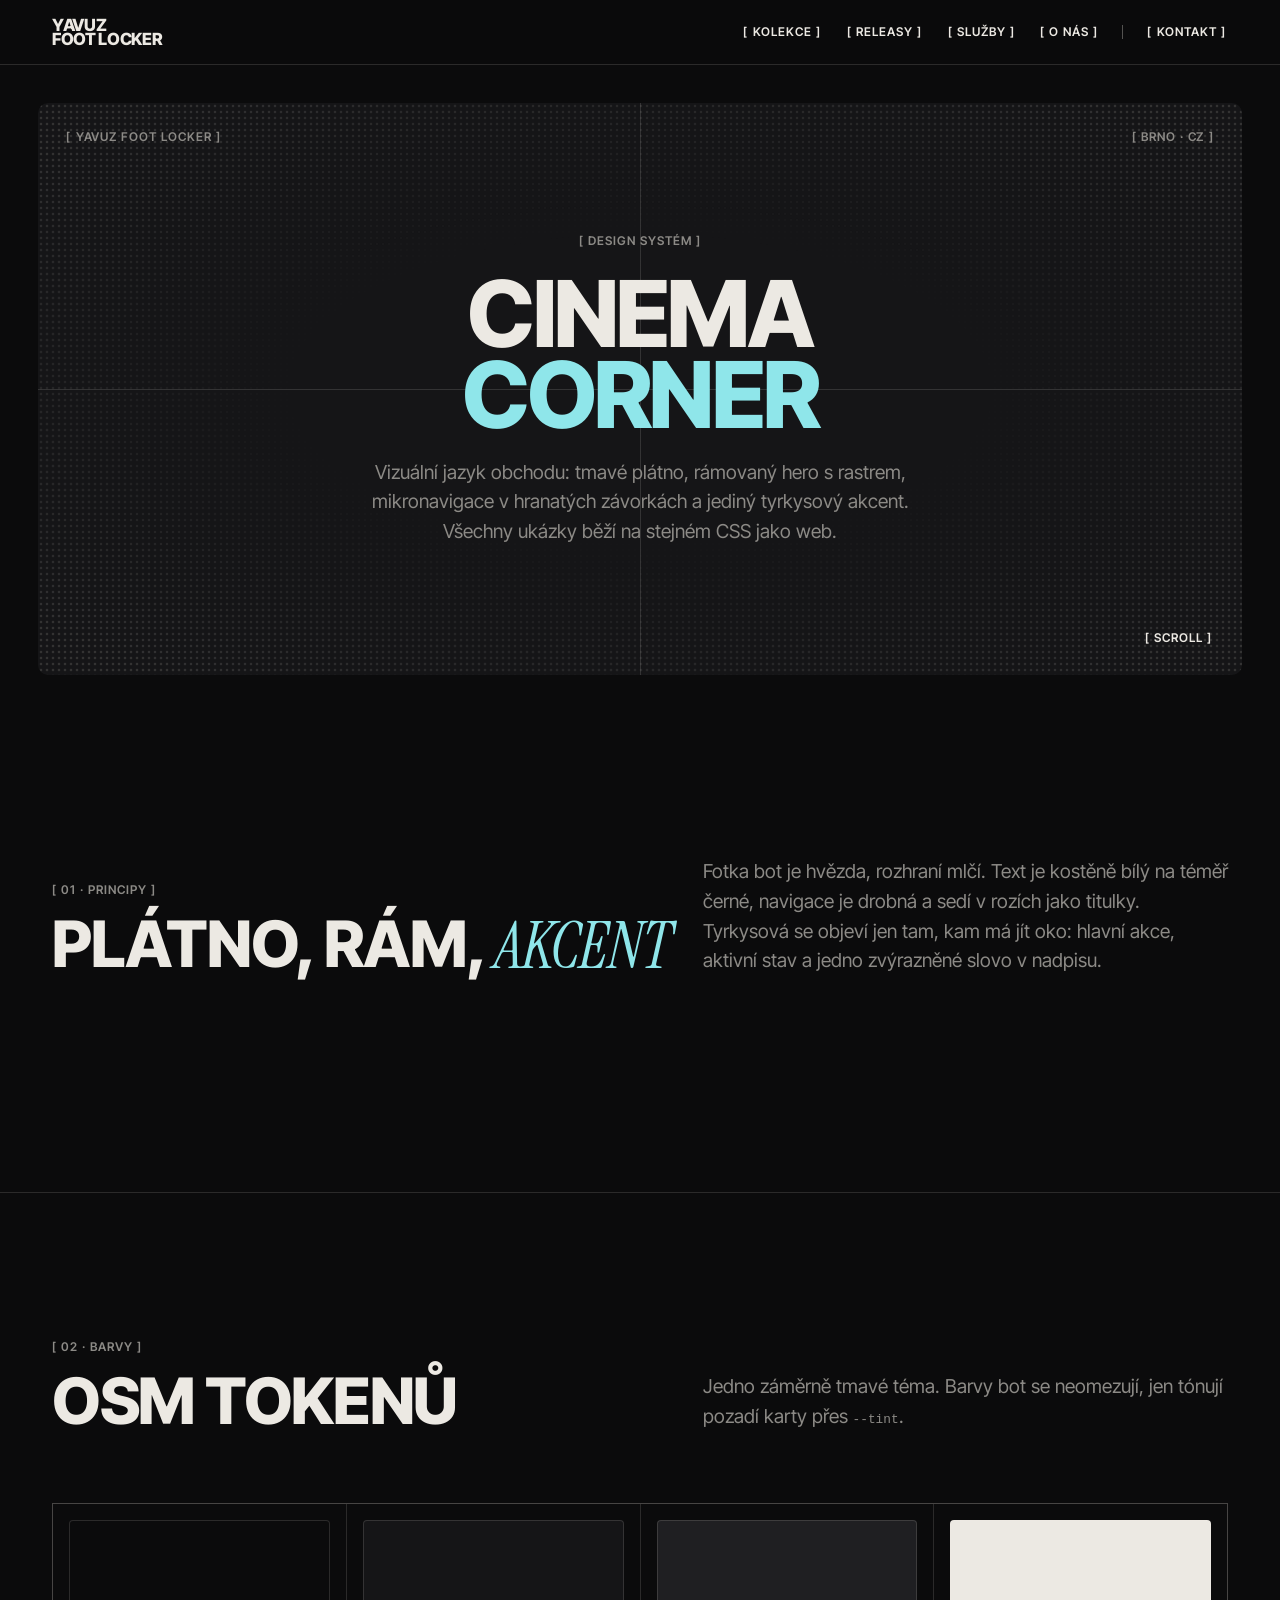
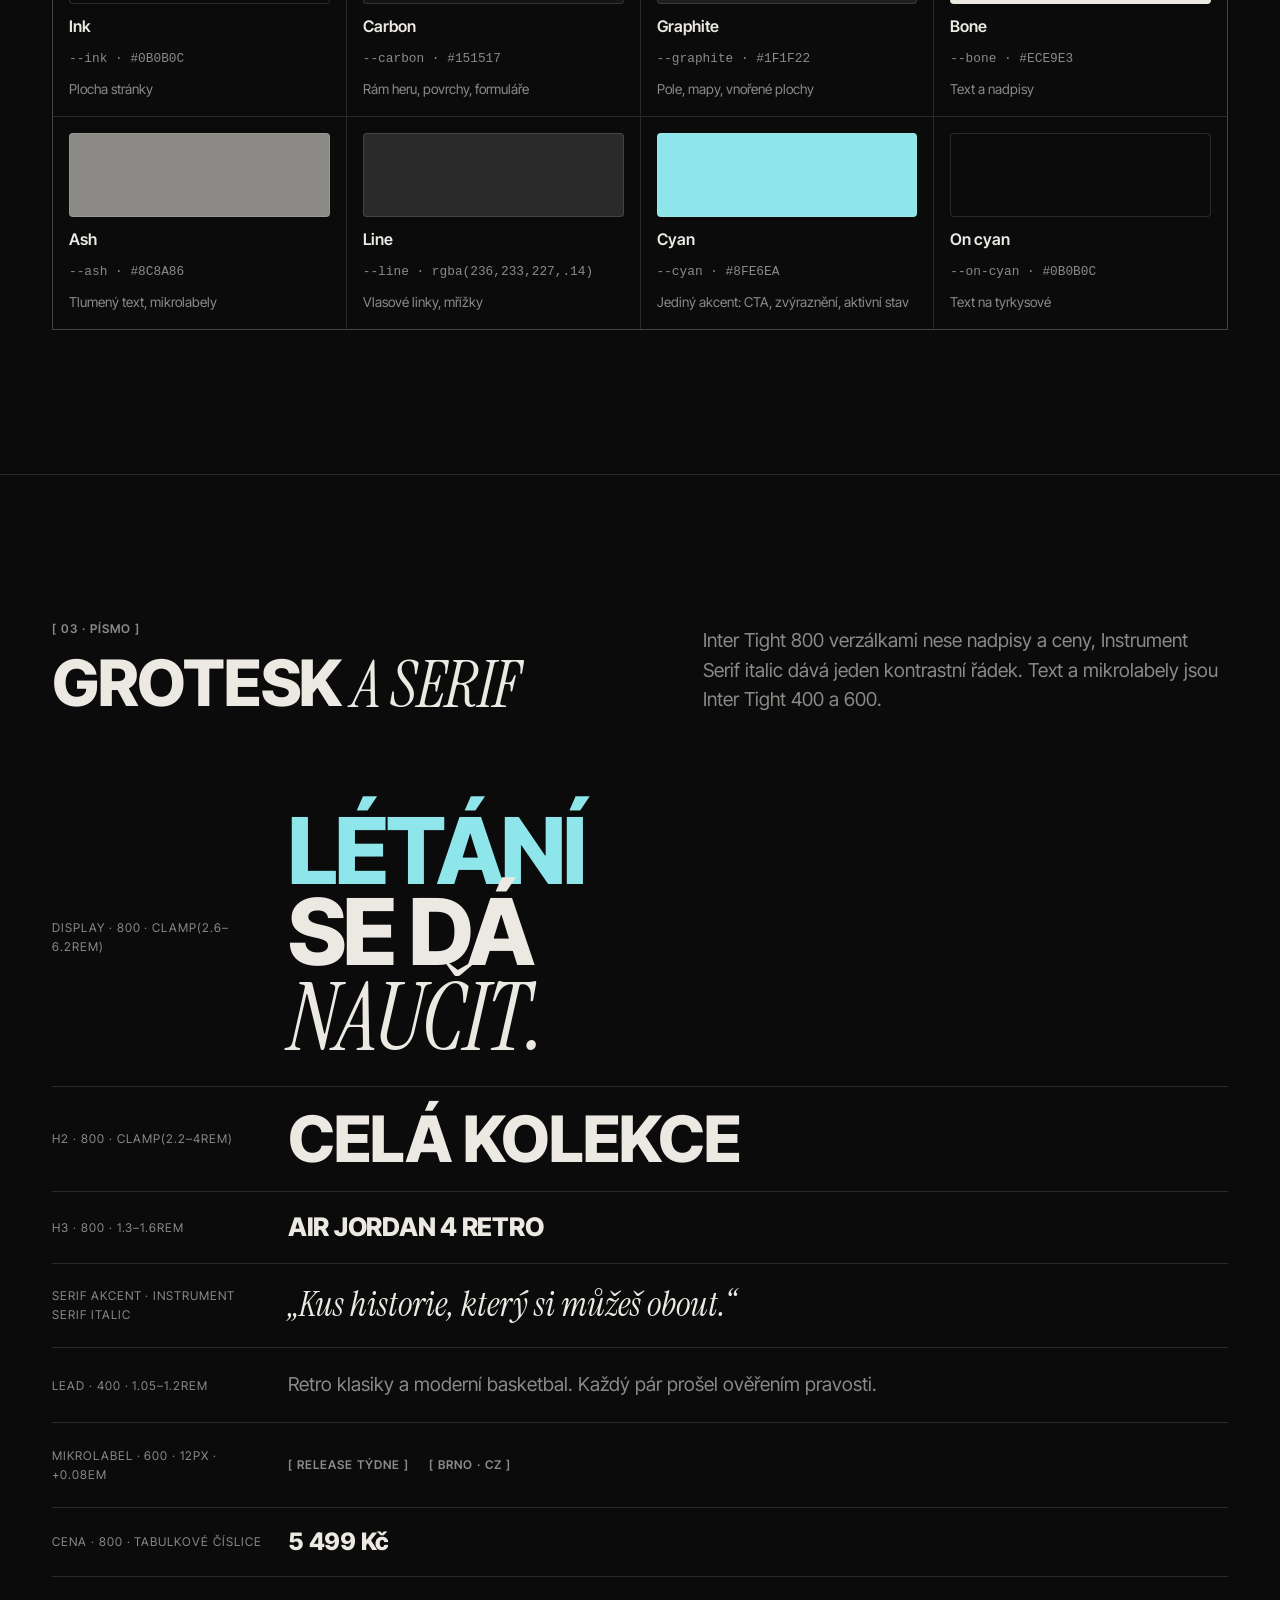
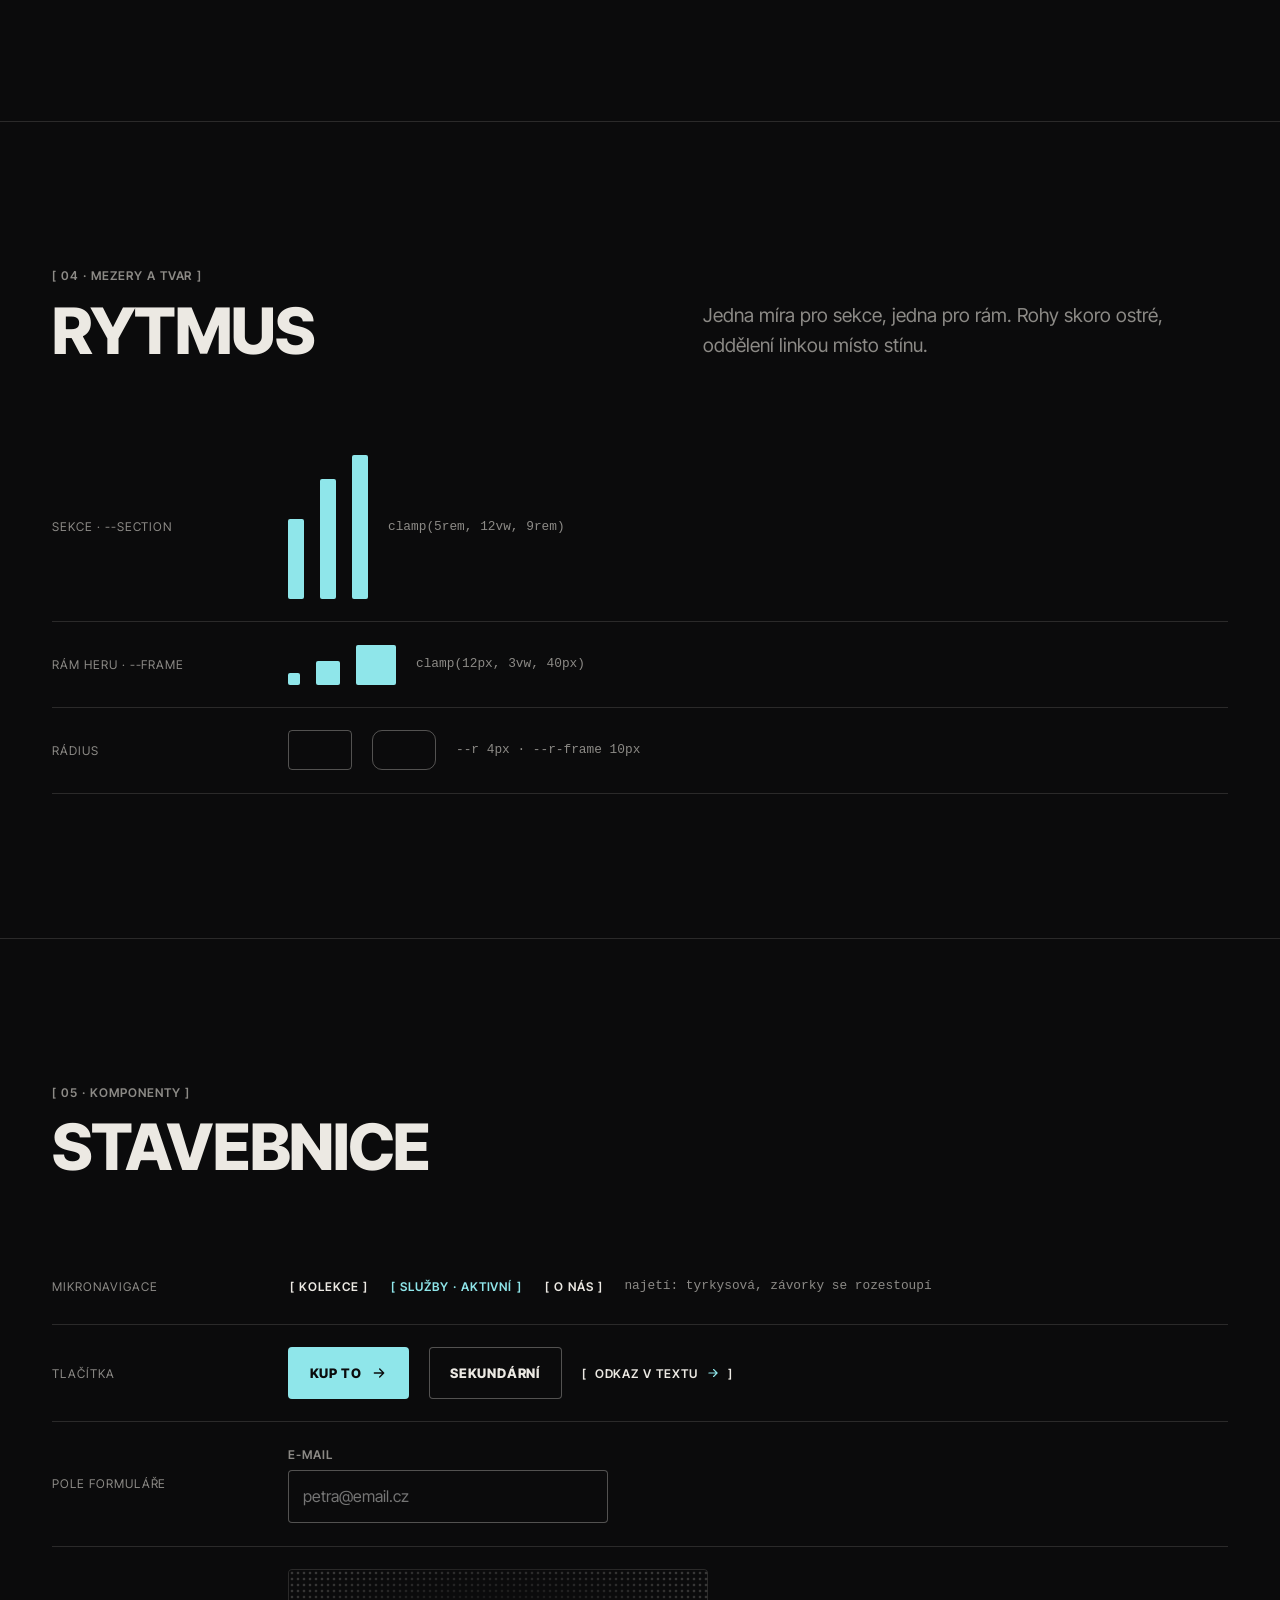
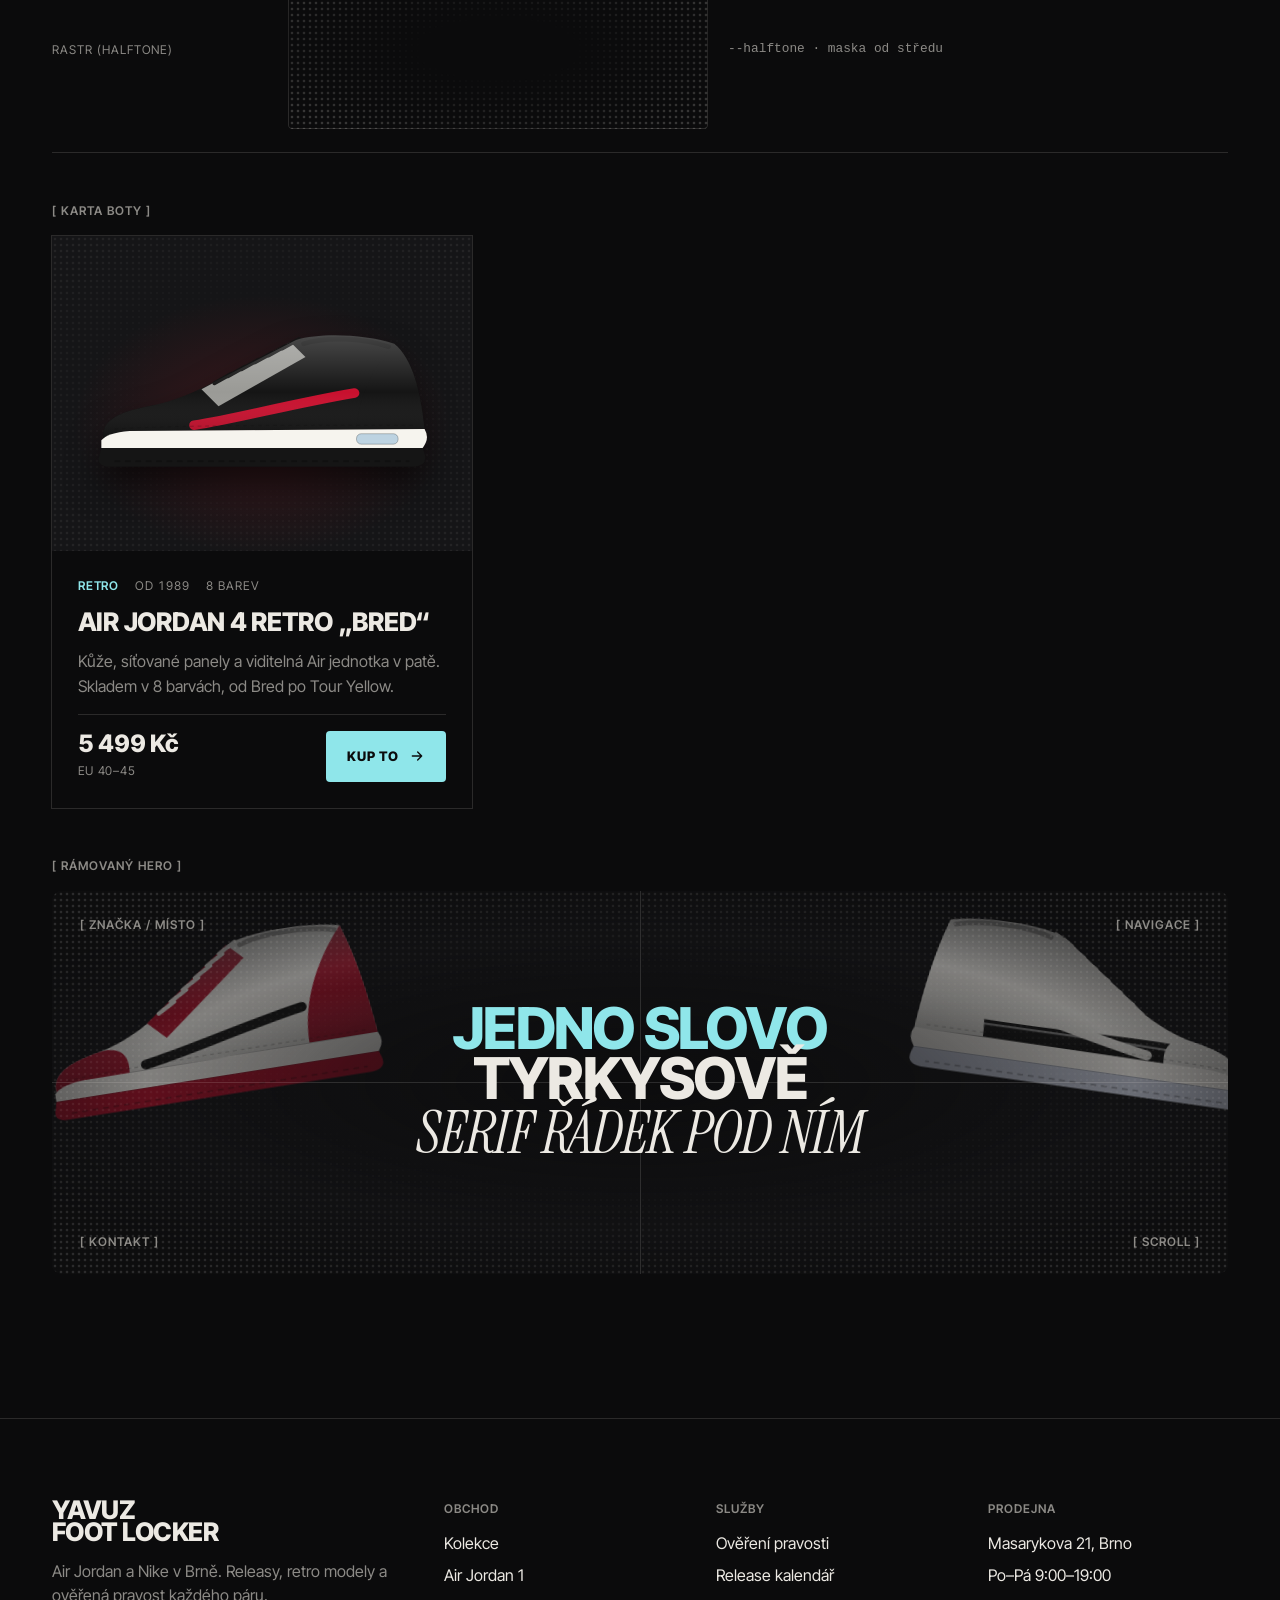
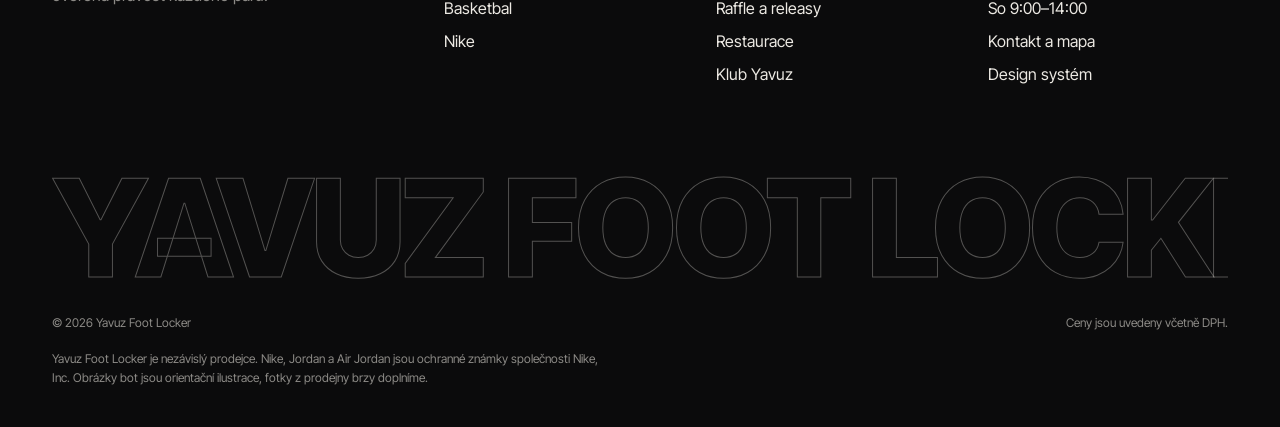
==== commit 4db765a8: "Revert "Světlý design „Galerie“: bílé plátno, karty 28px, modré pilulky, písmo Inter" This reverts c" ====
--- a/yavuz-foot-locker-vercel/design-system.html
+++ b/yavuz-foot-locker-vercel/design-system.html
@@ -6,43 +6,39 @@
 <title>Design systém · Yavuz Foot Locker</title>
 <meta name="claude:viewport-fit-sides" content="cover">
 <meta name="description" content="Yavuz Foot Locker – značková sportovní obuv v Brně.">
-<link rel="preconnect" href="https://fonts.googleapis.com"><link rel="preconnect" href="https://fonts.gstatic.com" crossorigin><link rel="stylesheet" href="https://fonts.googleapis.com/css2?family=Inter:wght@400;500;600&display=swap">
-<style>/* Yavuz Foot Locker — design system "Galerie" (was "Cinema Corner").
+<link rel="preconnect" href="https://fonts.googleapis.com"><link rel="preconnect" href="https://fonts.gstatic.com" crossorigin><link rel="stylesheet" href="https://fonts.googleapis.com/css2?family=Inter+Tight:wght@400;600;800&family=Instrument+Serif:ital@0;1&display=swap">
+<style>/* Yavuz Foot Locker — design system "Cinema Corner".
    Layout: a dark page; heroes sit inside a framed screen (frame + halftone + crosshair), micro navigation in
    [ brackets ] pinned to corners, content on a centred 1240px track with one section rhythm. Single dark theme by design. */
 :root{
-  color-scheme:light;
-  /* colour: a white gallery; one blue for links and compact CTAs */
-  --ink:#ffffff;       /* page (Gallery White) */
-  --carbon:#f5f5f7;    /* bands, footer, media stages (Studio Mist) */
-  --graphite:#ffffff;  /* cards, fields */
-  --frost:#fafafc;     /* floating bars */
-  --control:#e6e6e8;   /* thin edges, subdued fills */
-  --bone:#1d1d1f;      /* text (Ink) */
-  --ash:#707070;       /* muted text (Slate) */
-  --steel:#86868b;     /* outlines */
-  --line:#d6d6d6;
-  --line-strong:#86868b;
-  --cyan:#0071e3;      /* filled conversion pills */
-  --on-cyan:#ffffff;
-  --link:#0066cc;      /* inline links */
-  --launch:#b64400;    /* sale / launch labels */
-  --shadow:transparent;
-  --paper:var(--graphite); --mute:var(--ash); --accent:var(--cyan); --accent-ink:var(--link); --stone:var(--carbon);
+  color-scheme:dark;
+  /* colour */
+  --ink:#0B0B0C;       /* page */
+  --carbon:#151517;    /* frame, surfaces */
+  --graphite:#1F1F22;  /* cards, fields */
+  --bone:#ECE9E3;      /* text */
+  --ash:#8C8A86;       /* muted text */
+  --line:rgba(236,233,227,.14);
+  --line-strong:rgba(236,233,227,.32);
+  --cyan:#8FE6EA;      /* the one accent */
+  --on-cyan:#0B0B0C;
+  --shadow:rgba(0,0,0,.6);
+  /* aliases kept for older markup (map, inline styles) */
+  --paper:var(--graphite); --mute:var(--ash); --accent:var(--cyan); --accent-ink:var(--cyan); --stone:var(--ink);
   /* type */
-  --sans:"Inter","Helvetica Neue",Arial,sans-serif;
-  --serif:var(--sans);
-  --fs-display:clamp(2.6rem,7vw,5rem);
-  --fs-h2:clamp(2rem,4.4vw,3rem);
-  --fs-h3:clamp(1.2rem,2vw,1.5rem);
-  --fs-lead:clamp(1.0625rem,1.6vw,1.3125rem);
+  --sans:"Inter Tight","Inter","Helvetica Neue",Arial,sans-serif;
+  --serif:"Instrument Serif","Times New Roman",Georgia,serif;
+  --fs-display:clamp(2.6rem,7.2vw,6.2rem);
+  --fs-h2:clamp(2.2rem,5vw,4rem);
+  --fs-h3:clamp(1.3rem,2.2vw,1.6rem);
+  --fs-lead:clamp(1.05rem,1.5vw,1.2rem);
   --fs-micro:.75rem;
   /* space & shape */
-  --section:clamp(4rem,9vw,5.625rem);
+  --section:clamp(5rem,12vw,9rem);
   --frame:clamp(12px,3vw,40px);
   --track:1240px;
-  --r:9999px; --r-frame:28px; --r-card:28px; --r-nav:20px; --r-field:12px;
-  --halftone:none;
+  --r:4px; --r-frame:10px;
+  --halftone:radial-gradient(rgba(236,233,227,.2) 1px,transparent 1.7px) 0 0/6px 6px;
 }
 
 *,*::before,*::after{box-sizing:border-box}
@@ -437,174 +433,6 @@
   }
 }
 .book-card{z-index:2}
-
-/* =====================================================================
-   GALERIE — light gallery layer. Overrides the older dark rules above:
-   white canvas, #f5f5f7 bands, white 28px cards without shadows,
-   blue only for links and compact pills, no gradients, no halftone.
-   ===================================================================== */
-body{background:var(--ink);color:var(--bone);font-size:1.0625rem;line-height:1.47;letter-spacing:-.022em;text-rendering:optimizeLegibility}
-body::before{background:var(--ink)}
-a{color:inherit}
-:focus-visible{outline:2px solid var(--cyan);outline-offset:3px;border-radius:6px}
-.section + .section{border-top:0}
-.skip:focus{border-radius:9999px}
-
-/* type: semibold, sentence case, tight tracking */
-h1,h2,h3{font-weight:600;text-transform:none;letter-spacing:-.015em;line-height:1.08}
-h2{letter-spacing:-.02em}
-h3{line-height:1.17;letter-spacing:-.01em}
-.display{font-weight:600;line-height:1.05;letter-spacing:-.015em}
-.serif,h1 em,h2 em,.display .serif{font-family:var(--sans);font-style:normal;font-weight:600;text-transform:none;letter-spacing:-.015em;color:var(--ash)}
-.display .serif{display:block;font-size:.42em;line-height:1.2;margin-top:.35em;letter-spacing:0}
-.accent,.hl{color:inherit}
-.eyebrow,.micro{font-size:.75rem;font-weight:600;letter-spacing:-.01em;text-transform:none;color:var(--ash)}
-.eyebrow::before,.micro::before,.eyebrow::after,.micro::after{content:none}
-.eyebrow{font-size:clamp(1.0625rem,1.6vw,1.3125rem);color:var(--bone)}
-.lead{color:var(--ash);line-height:1.4}
-.scribble{display:none}
-
-/* links instead of brackets */
-.bracket,.more,.chips a{letter-spacing:-.01em;text-transform:none;font-weight:400}
-.bracket::before,.bracket::after,.more::before,.more::after,.chips a::before,.chips a::after{content:none}
-.bracket{font-size:.75rem;color:var(--bone);opacity:.8}
-.bracket:hover{color:var(--bone);opacity:1}
-.bracket[aria-current="page"]{color:var(--bone);opacity:1;font-weight:600}
-.more{font-size:1.0625rem;color:var(--link)}
-.more svg{color:currentColor}
-.more:hover{color:var(--link);text-decoration:underline}
-.chips{gap:.5rem}
-.chips a{font-size:.875rem;color:var(--bone);padding:.45rem 1rem;border-radius:9999px;box-shadow:inset 0 0 0 1px var(--steel)}
-.chips a:hover{color:var(--bone);background:var(--carbon)}
-.chips a.on{background:var(--bone);color:#fff;box-shadow:none}
-
-/* header: compact white bar */
-.site-head{background:color-mix(in srgb,var(--frost) 82%,transparent);border-bottom:1px solid var(--control)}
-.head-row{min-height:48px}
-.brand{font-weight:600;text-transform:none;letter-spacing:-.02em;line-height:1;font-size:1.1875rem}
-.brand span{display:inline}
-.brand span + span{margin-left:.3em}
-.nav{gap:1.75rem}
-.nav .sep{display:none}
-.menu-panel{background:var(--frost);border:1px solid var(--control);border-radius:var(--r-nav);padding:.75rem 1.25rem}
-.menu-panel .bracket{font-size:1.0625rem;padding:.5rem 0}
-
-/* buttons: blue pill + outlined pill */
-.btn{font-weight:400;font-size:.875rem;letter-spacing:-.016em;text-transform:none;padding:.7rem 1.35rem;border-radius:9999px;background:var(--cyan);color:#fff}
-.btn:hover{transform:translateY(-1px)}
-.btn--ghost{background:transparent;color:var(--bone);box-shadow:inset 0 0 0 1px var(--steel)}
-.btn--live::after,.btn-shine,.spark{display:none}
-
-/* hero: white stage, no frame chrome */
-.frame-hero{padding:0}
-.frame{background:var(--ink);border-radius:0;overflow:visible;min-height:0;padding:clamp(3.5rem,8vw,5.5rem) 16px clamp(2.5rem,6vw,4rem)}
-.frame::before,.frame::after,.frame-media::after,.frame-glow{display:none}
-.frame-hero--page .frame{padding-block:clamp(3.5rem,8vw,5.5rem) clamp(1.5rem,4vw,2.5rem)}
-.corner{display:none}
-.frame-copy{gap:1.1rem}
-.frame-media img{filter:none;opacity:.12}
-.hero-split{max-width:var(--track);margin-inline:auto;grid-template-columns:1fr!important;justify-items:center;text-align:center}
-.hero-text{justify-items:center}
-.hero-text .display{text-align:center}
-.hero-text .hero-actions{justify-content:center}
-.frame--split{padding-inline:max(16px,env(safe-area-inset-left,0px))}
-.frame--split .display{font-size:clamp(2.6rem,7vw,5rem)}
-.hero-shot{width:100%;max-width:1100px;padding-bottom:0}
-.hero-shot-media{border-radius:var(--r-card);background:var(--carbon)}
-.hero-shot-media::after,.hero-shot-media--photo::before{display:none}
-.hero-img{filter:none}
-.book-card{position:relative;left:auto;bottom:auto;margin:-2.5rem auto 0;width:min(360px,calc(100% - 32px));text-align:left;
-  background:var(--ink);border:0;border-radius:var(--r-card);box-shadow:0 0 0 1px var(--control);
-  -webkit-backdrop-filter:none;backdrop-filter:none;padding:1.4rem 1.5rem 1.5rem}
-@media (min-width:860px){.book-card{position:absolute;right:28px;left:auto;bottom:28px;margin:0}}
-.book-card .btn{justify-self:stretch}
-@media (max-width:700px){.book-card{left:auto}}
-
-/* release + cards: white cards on mist bands */
-.release{border:0;border-radius:var(--r-card);background:var(--carbon);padding:clamp(1.5rem,4vw,2.5rem)}
-.release img{filter:none}
-.release .specs b{font-weight:600}
-.release .specs span{letter-spacing:0;text-transform:none;font-size:.875rem}
-.grid,.features,.steps,.stats,.ds-grid{gap:20px;background:transparent;border:0}
-.grid > .card{outline:0}
-.card,.feature,.step,.stat,.swatch{background:var(--ink);border-radius:var(--r-card);overflow:hidden;box-shadow:0 0 0 1px var(--control)}
-.card:hover,.feature:hover,.step:hover{background:var(--ink);transform:translateY(-4px)}
-.card figure{background:var(--carbon);border-radius:20px;margin:8px 8px 0}
-.card figure::before{display:none}
-.card figure img{filter:none}
-.card-body{padding:1.5rem 1.75rem 1.75rem}
-.meta{letter-spacing:-.01em;text-transform:none;font-size:.75rem}
-.meta span:first-child{color:var(--launch)}
-.card-link:hover{color:var(--link)}
-.card-foot{border-top:1px solid var(--control)}
-.price,.tier-price,.stat b,.timeline b{font-weight:600;letter-spacing:-.02em}
-.sizes{letter-spacing:0}
-.sale{background:none;color:var(--launch);padding:0;font-size:.75rem;font-weight:600;letter-spacing:-.01em;border-radius:0}
-.feature .ico{border:0;border-radius:50%;background:var(--carbon);color:var(--bone)}
-.feature .tag{letter-spacing:-.01em;text-transform:none;color:var(--link);font-weight:400;font-size:.875rem}
-.timeline b{color:var(--bone)}
-
-/* bands alternate white / mist */
-.band,.guarantee{background:var(--carbon)}
-.band::before{display:none}
-.facts svg{color:var(--bone)}
-.facts li,.timeline,.timeline li{border-color:var(--line)}
-.quote{font-family:var(--sans);font-style:normal;font-weight:600;letter-spacing:-.02em;line-height:1.1}
-.quote-by,th{letter-spacing:0;text-transform:none}
-.table-wrap{border:0;border-radius:var(--r-card);box-shadow:0 0 0 1px var(--control);background:var(--ink)}
-
-/* forms */
-.form{background:var(--carbon);border:0;border-radius:var(--r-card)}
-.field label{letter-spacing:0;text-transform:none;font-size:.875rem;color:var(--bone)}
-.field input,.field select,.field textarea{background:var(--ink);border:1px solid var(--steel);border-radius:var(--r-field)}
-.field input:focus,.field select:focus,.field textarea:focus{border-color:var(--cyan)}
-.sent{border-radius:var(--r-field)}
-.map{border:0;border-radius:var(--r-card);background:var(--carbon)}
-
-/* how it works, tiers, guarantee */
-.step-ico{background:var(--carbon);color:var(--bone);animation:none}
-.step-no{font-weight:600;color:var(--control);-webkit-text-stroke:0}
-.check{background:transparent;color:var(--cyan)}
-.tier--featured{background:var(--ink);box-shadow:0 0 0 2px var(--cyan);animation:none!important}
-.tier-flag{color:var(--link);font-size:.75rem}
-.guarantee-card{border:0;border-radius:var(--r-card);background:var(--ink)}
-
-/* faq */
-.faq,.faq-item{border-color:var(--line)}
-.faq-item summary{font-weight:600;font-size:1.1875rem;letter-spacing:-.01em}
-.faq-item summary:hover{color:var(--link)}
-
-/* sticky cta: floating frost capsule */
-.cta-bar{left:12px;right:12px;bottom:calc(12px + env(safe-area-inset-bottom,0px));padding-bottom:0;border:0;border-radius:var(--r-nav);
-  background:color-mix(in srgb,var(--frost) 90%,transparent);box-shadow:0 0 0 1px var(--control);max-width:880px;margin-inline:auto}
-.cta-row{min-height:60px;padding-inline:20px}
-body:has(.cta-bar){padding-bottom:calc(88px + env(safe-area-inset-bottom,0px))}
-
-/* footer */
-.site-foot{background:var(--carbon);border-top:0;font-size:.75rem;color:var(--ash)}
-.site-foot a{color:var(--ash)}
-.site-foot a:hover{color:var(--bone);text-decoration:underline}
-.foot-grid h4{letter-spacing:0;text-transform:none;color:var(--bone)}
-.foot-grid a:hover{color:var(--bone)}
-.wordmark{font-weight:600;text-transform:none;letter-spacing:-.04em;color:var(--control);-webkit-text-stroke:0}
-.legal{border-top:1px solid var(--line);padding-top:1rem}
-
-/* design-system page */
-.swatch i{border-radius:18px;border:1px solid var(--control)}
-.ds-row{border-color:var(--line)}
-.ds-row > span:first-child{letter-spacing:0;text-transform:none;font-size:.875rem}
-.ds-space i{background:var(--cyan);border-radius:6px}
-.ds-halftone{display:none}
-.scroll-progress{background:var(--cyan)}
-.ds-grid{grid-template-columns:repeat(auto-fill,minmax(200px,1fr))}
-.swatch{padding:8px 8px 1.25rem}
-.swatch b,.swatch code,.swatch .lead{padding-inline:.75rem}
-.frame-hero .frame > .hero-index{display:flex;position:static;justify-content:center;flex-wrap:wrap;gap:.5rem 2rem;margin-top:clamp(2rem,5vw,3rem)}
-.hero-index .bracket{font-size:1.0625rem;font-weight:500;opacity:1}
-.hero-index .bracket:hover{color:var(--link)}
-.frame{display:block}
-.frame--split .hero-split{display:grid}
-.frame-copy{margin-inline:auto}
 </style>
 </head>
 <body>
@@ -616,8 +444,8 @@
 </div></header>
 <main id="obsah"><section class="frame-hero frame-hero--page"><div class="frame">
 <span class="corner tl micro">Yavuz Foot Locker</span><span class="corner tr micro">Brno · CZ</span>
-<div class="frame-copy"><p class="eyebrow">Design systém</p><h1 class="display"><span>Galerie</span></h1><p class="lead">Vizuální jazyk obchodu: bílé plátno jako galerie, boty jako jediná barva na stránce a modrá jen tam, kde se kupuje. Všechny ukázky běží na stejném CSS jako web.</p></div>
-<a class="corner br bracket" href="#obsah-dal">Scroll</a></div></section><span id="obsah-dal"></span><div class="ds" id="ds-nav"><section class="section"><div class="wrap"><div class="sec-head"><div><p class="eyebrow">Principy</p><h2>Bota je hvězda.</h2></div><div class="side"><p class="lead">Rozhraní mlčí: bílá plocha, pásy v jemné šedé, velké karty s rohy 28px a žádné stíny ani přechody. Barvu dodávají ilustrace bot. Modrá se objeví jen u odkazů a malých tlačítek k nákupu.</p></div></div></div></section><section class="section"><div class="wrap"><div class="sec-head"><div><p class="eyebrow">Barvy</p><h2>Deset tokenů</h2></div><div class="side"><p class="lead">Jedno světlé téma. Bílé boty stojí na šedém podkladu <code>--carbon</code>, aby nezmizely.</p></div></div><div class="ds-grid"><div class="swatch"><i style="background:var(--ink)"></i><b>Gallery White</b><code>--ink · #FFFFFF</code><span class="lead" style="font-size:.85rem">Plocha stránky, karty, hero</span></div><div class="swatch"><i style="background:var(--carbon)"></i><b>Studio Mist</b><code>--carbon · #F5F5F7</code><span class="lead" style="font-size:.85rem">Střídavé pásy, podklad ilustrací, patička</span></div><div class="swatch"><i style="background:var(--frost)"></i><b>Paper Frost</b><code>--frost · #FAFAFC</code><span class="lead" style="font-size:.85rem">Plovoucí lišty (hlavička, CTA)</span></div><div class="swatch"><i style="background:var(--line)"></i><b>Hairline</b><code>--line · #D6D6D6</code><span class="lead" style="font-size:.85rem">Vlasové linky, oddělovače</span></div><div class="swatch"><i style="background:var(--bone)"></i><b>Ink</b><code>--bone · #1D1D1F</code><span class="lead" style="font-size:.85rem">Nadpisy a text</span></div><div class="swatch"><i style="background:var(--ash)"></i><b>Slate</b><code>--ash · #707070</code><span class="lead" style="font-size:.85rem">Tlumený text, právní drobnosti</span></div><div class="swatch"><i style="background:var(--cyan)"></i><b>Blue</b><code>--cyan · #0071E3</code><span class="lead" style="font-size:.85rem">Jen plná tlačítka (pilulky)</span></div><div class="swatch"><i style="background:var(--link)"></i><b>Link blue</b><code>--link · #0066CC</code><span class="lead" style="font-size:.85rem">Textové odkazy</span></div><div class="swatch"><i style="background:var(--steel)"></i><b>Steel</b><code>--steel · #86868B</code><span class="lead" style="font-size:.85rem">Obrysy polí a sekundárních tlačítek</span></div><div class="swatch"><i style="background:var(--launch)"></i><b>Launch</b><code>--launch · #B64400</code><span class="lead" style="font-size:.85rem">Sleva / novinka, holý text</span></div></div></div></section><section class="section"><div class="wrap"><div class="sec-head"><div><p class="eyebrow">Písmo</p><h2>Jedno písmo, tři řezy.</h2></div><div class="side"><p class="lead">Inter 400, 500 a 600. Nadpisy polotučně s těsným prostrkáním, text 17px. Žádné verzálky, žádná kurzíva.</p></div></div><div class="ds-row"><span>Display · 600 · až 80px · −0.015em</span><div class="ds-demo"><p class="display" style="margin:0">Létání se dá naučit.<span class="serif">Air Jordan v Brně.</span></p></div></div><div class="ds-row"><span>H2 · 600 · až 48px</span><div class="ds-demo"><h2>Celá kolekce</h2></div></div><div class="ds-row"><span>H3 · 600 · 1.2–1.5rem</span><div class="ds-demo"><h3>Air Jordan 4 Retro</h3></div></div><div class="ds-row"><span>Kicker · 600 · 21px</span><div class="ds-demo"><p class="eyebrow">Release týdne</p></div></div><div class="ds-row"><span>Text · 400 · 17px / 1.47 · −0.022em</span><div class="ds-demo"><p>Retro klasiky a moderní basketbal. Každý pár prošel ověřením pravosti.</p></div></div><div class="ds-row"><span>Popisek · 600 · 12px</span><div class="ds-demo"><span class="micro">Brno · CZ</span><span class="sale">−30 %</span></div></div><div class="ds-row"><span>Cena · 600 · tabulkové číslice</span><div class="ds-demo"><span class="price">5 499 Kč</span></div></div></div></section><section class="section"><div class="wrap"><div class="sec-head"><div><p class="eyebrow">Mezery a tvar</p><h2>Rytmus</h2></div><div class="side"><p class="lead">Základ 4px, 20px mezi prvky, 28px uvnitř karet a 90px mezi sekcemi. Oddělení plochou, ne stínem.</p></div></div><div class="ds-row"><span>Sekce · --section</span><div class="ds-demo"><div class="ds-space"><i style="width:16px;height:64px"></i><i style="width:16px;height:90px"></i></div><code>clamp(4rem, 9vw, 90px)</code></div></div><div class="ds-row"><span>Mezery prvků</span><div class="ds-demo"><div class="ds-space"><i style="width:8px;height:8px"></i><i style="width:20px;height:20px"></i><i style="width:28px;height:28px"></i></div><code>základ 4px · prvky 20px · karta 28px</code></div></div><div class="ds-row"><span>Rádius</span><div class="ds-demo"><span style="display:inline-block;width:72px;height:48px;background:var(--carbon);border-radius:28px"></span><span style="display:inline-block;width:72px;height:48px;background:var(--carbon);border-radius:20px"></span><span style="display:inline-block;width:72px;height:32px;background:var(--cyan);border-radius:9999px"></span><code>karty 28px · lišty 20px · tlačítka 9999px</code></div></div></div></section><section class="section"><div class="wrap"><div class="sec-head"><div><p class="eyebrow">Komponenty</p><h2>Stavebnice</h2></div></div><div class="ds-row"><span>Navigace</span><div class="ds-demo"><a class="bracket" href="#ds-nav">Kolekce</a><a class="bracket" href="#ds-nav" aria-current="page">Služby · aktivní</a><a class="bracket" href="#ds-nav">O nás</a><code>12px, bez rámečků; aktivní = tučnější</code></div></div><div class="ds-row"><span>Tlačítka</span><div class="ds-demo"><a class="btn" href="#ds-nav">Kup To</a><a class="btn btn--ghost" href="#ds-nav">Sekundární</a><a class="more" href="#ds-nav">Odkaz v textu <svg viewBox="0 0 24 24" fill="none" stroke="currentColor" stroke-width="2" stroke-linecap="round" stroke-linejoin="round" aria-hidden="true"><path d="M5 12h14M13 6l6 6-6 6"/></svg></a></div></div><div class="ds-row"><span>Filtry</span><div class="ds-demo"><div class="chips" style="margin:0"><a class="on" href="#ds-nav">Vše</a><a href="#ds-nav">Jordan</a><a href="#ds-nav">Nike</a></div></div></div><div class="ds-row"><span>Pole formuláře</span><div class="ds-demo"><div class="field" style="width:min(100%,320px)"><label for="ds-mail">E-mail</label><input id="ds-mail" placeholder="petra@email.cz"></div></div></div><div style="margin-top:3rem;display:grid;gap:1rem"><span class="micro">Karta boty</span><div class="grid" style="max-width:420px;grid-template-columns:1fr"><article class="card reveal" id="aj4">
+<div class="frame-copy"><p class="eyebrow">Design systém</p><h1 class="display"><span>Cinema</span><span><span class="accent">Corner</span></span></h1><p class="lead">Vizuální jazyk obchodu: tmavé plátno, rámovaný hero s rastrem, mikronavigace v hranatých závorkách a jediný tyrkysový akcent. Všechny ukázky běží na stejném CSS jako web.</p></div>
+<a class="corner br bracket" href="#obsah-dal">Scroll</a></div></section><span id="obsah-dal"></span><div class="ds" id="ds-nav"><section class="section"><div class="wrap"><div class="sec-head"><div><p class="eyebrow">01 · Principy</p><h2>Plátno, rám, <em class="accent">akcent</em></h2></div><div class="side"><p class="lead">Fotka bot je hvězda, rozhraní mlčí. Text je kostěně bílý na téměř černé, navigace je drobná a sedí v rozích jako titulky. Tyrkysová se objeví jen tam, kam má jít oko: hlavní akce, aktivní stav a jedno zvýrazněné slovo v nadpisu.</p></div></div></div></section><section class="section"><div class="wrap"><div class="sec-head"><div><p class="eyebrow">02 · Barvy</p><h2>Osm tokenů</h2></div><div class="side"><p class="lead">Jedno záměrně tmavé téma. Barvy bot se neomezují, jen tónují pozadí karty přes <code>--tint</code>.</p></div></div><div class="ds-grid"><div class="swatch"><i style="background:var(--ink)"></i><b>Ink</b><code>--ink · #0B0B0C</code><span class="lead" style="font-size:.85rem">Plocha stránky</span></div><div class="swatch"><i style="background:var(--carbon)"></i><b>Carbon</b><code>--carbon · #151517</code><span class="lead" style="font-size:.85rem">Rám heru, povrchy, formuláře</span></div><div class="swatch"><i style="background:var(--graphite)"></i><b>Graphite</b><code>--graphite · #1F1F22</code><span class="lead" style="font-size:.85rem">Pole, mapy, vnořené plochy</span></div><div class="swatch"><i style="background:var(--bone)"></i><b>Bone</b><code>--bone · #ECE9E3</code><span class="lead" style="font-size:.85rem">Text a nadpisy</span></div><div class="swatch"><i style="background:var(--ash)"></i><b>Ash</b><code>--ash · #8C8A86</code><span class="lead" style="font-size:.85rem">Tlumený text, mikrolabely</span></div><div class="swatch"><i style="background:var(--line)"></i><b>Line</b><code>--line · rgba(236,233,227,.14)</code><span class="lead" style="font-size:.85rem">Vlasové linky, mřížky</span></div><div class="swatch"><i style="background:var(--cyan)"></i><b>Cyan</b><code>--cyan · #8FE6EA</code><span class="lead" style="font-size:.85rem">Jediný akcent: CTA, zvýraznění, aktivní stav</span></div><div class="swatch"><i style="background:var(--on-cyan)"></i><b>On cyan</b><code>--on-cyan · #0B0B0C</code><span class="lead" style="font-size:.85rem">Text na tyrkysové</span></div></div></div></section><section class="section"><div class="wrap"><div class="sec-head"><div><p class="eyebrow">03 · Písmo</p><h2>Grotesk <em>a serif</em></h2></div><div class="side"><p class="lead">Inter Tight 800 verzálkami nese nadpisy a ceny, Instrument Serif italic dává jeden kontrastní řádek. Text a mikrolabely jsou Inter Tight 400 a 600.</p></div></div><div class="ds-row"><span>Display · 800 · clamp(2.6–6.2rem)</span><div class="ds-demo"><p class="display" style="font-weight:800;text-transform:uppercase;margin:0"><span><span class="hl">Létání</span> se dá</span><span class="serif">naučit.</span></p></div></div><div class="ds-row"><span>H2 · 800 · clamp(2.2–4rem)</span><div class="ds-demo"><h2>Celá kolekce</h2></div></div><div class="ds-row"><span>H3 · 800 · 1.3–1.6rem</span><div class="ds-demo"><h3>Air Jordan 4 Retro</h3></div></div><div class="ds-row"><span>Serif akcent · Instrument Serif italic</span><div class="ds-demo"><p class="quote" style="font-size:2.2rem">„Kus historie, který si můžeš obout.“</p></div></div><div class="ds-row"><span>Lead · 400 · 1.05–1.2rem</span><div class="ds-demo"><p class="lead">Retro klasiky a moderní basketbal. Každý pár prošel ověřením pravosti.</p></div></div><div class="ds-row"><span>Mikrolabel · 600 · 12px · +0.08em</span><div class="ds-demo"><span class="micro">Release týdne</span><span class="micro">Brno · CZ</span></div></div><div class="ds-row"><span>Cena · 800 · tabulkové číslice</span><div class="ds-demo"><span class="price">5 499 Kč</span></div></div></div></section><section class="section"><div class="wrap"><div class="sec-head"><div><p class="eyebrow">04 · Mezery a tvar</p><h2>Rytmus</h2></div><div class="side"><p class="lead">Jedna míra pro sekce, jedna pro rám. Rohy skoro ostré, oddělení linkou místo stínu.</p></div></div><div class="ds-row"><span>Sekce · --section</span><div class="ds-demo"><div class="ds-space"><i style="width:16px;height:80px"></i><i style="width:16px;height:120px"></i><i style="width:16px;height:144px"></i></div><code>clamp(5rem, 12vw, 9rem)</code></div></div><div class="ds-row"><span>Rám heru · --frame</span><div class="ds-demo"><div class="ds-space"><i style="width:12px;height:12px"></i><i style="width:24px;height:24px"></i><i style="width:40px;height:40px"></i></div><code>clamp(12px, 3vw, 40px)</code></div></div><div class="ds-row"><span>Rádius</span><div class="ds-demo"><span style="display:inline-block;width:64px;height:40px;border:1px solid var(--line-strong);border-radius:4px"></span><span style="display:inline-block;width:64px;height:40px;border:1px solid var(--line-strong);border-radius:10px"></span><code>--r 4px · --r-frame 10px</code></div></div></div></section><section class="section"><div class="wrap"><div class="sec-head"><div><p class="eyebrow">05 · Komponenty</p><h2>Stavebnice</h2></div></div><div class="ds-row"><span>Mikronavigace</span><div class="ds-demo"><a class="bracket" href="#ds-nav">Kolekce</a><a class="bracket" href="#ds-nav" aria-current="page">Služby · aktivní</a><a class="bracket" href="#ds-nav">O nás</a><code>najetí: tyrkysová, závorky se rozestoupí</code></div></div><div class="ds-row"><span>Tlačítka</span><div class="ds-demo"><a class="btn" href="#ds-nav">Kup To <svg viewBox="0 0 24 24" fill="none" stroke="currentColor" stroke-width="2" stroke-linecap="round" stroke-linejoin="round" aria-hidden="true"><path d="M5 12h14M13 6l6 6-6 6"/></svg></a><a class="btn btn--ghost" href="#ds-nav">Sekundární</a><a class="more" href="#ds-nav">Odkaz v textu <svg viewBox="0 0 24 24" fill="none" stroke="currentColor" stroke-width="2" stroke-linecap="round" stroke-linejoin="round" aria-hidden="true"><path d="M5 12h14M13 6l6 6-6 6"/></svg></a></div></div><div class="ds-row"><span>Pole formuláře</span><div class="ds-demo"><div class="field" style="width:min(100%,320px)"><label for="ds-mail">E-mail</label><input id="ds-mail" placeholder="petra@email.cz"></div></div></div><div class="ds-row"><span>Rastr (halftone)</span><div class="ds-demo"><div class="ds-halftone" style="width:min(100%,420px)"></div><code>--halftone · maska od středu</code></div></div><div style="margin-top:3rem;display:grid;gap:1rem"><span class="micro">Karta boty</span><div class="grid" style="max-width:420px;grid-template-columns:1fr"><article class="card reveal" id="aj4">
 <a href="detail.html#aj4" class="card-media" aria-label="Detail modelu Air Jordan 4 Retro „Bred“"><figure style="--tint:#B21E2B"><img src="illus/aj4-bred.svg" alt="Air Jordan 4 Retro „Bred“, ilustrace" loading="lazy" width="1400" height="788"></figure></a>
 <div class="card-body">
 <div class="meta"><span>Retro</span><span>od 1989</span><span>8 barev</span></div>
@@ -625,7 +453,7 @@
 <p>Kůže, síťované panely a viditelná Air jednotka v patě. Skladem v 8 barvách, od Bred po Tour Yellow.</p>
 <div class="card-foot"><div><div class="price">5 499 Kč</div><div class="sizes">EU 40–45</div></div>
 <a class="btn" href="detail.html#aj4" aria-label="Kup To: Air Jordan 4 Retro „Bred“">Kup To <svg viewBox="0 0 24 24" fill="none" stroke="currentColor" stroke-width="2" stroke-linecap="round" stroke-linejoin="round" aria-hidden="true"><path d="M5 12h14M13 6l6 6-6 6"/></svg></a></div>
-</div></article></div></div></div></section></div></main>
+</div></article></div></div><div style="margin-top:3rem;display:grid;gap:1rem"><span class="micro">Rámovaný hero</span><div class="frame"><div class="frame-media" aria-hidden="true"><img src="illus/aj1-chicago.svg" alt=""><img src="illus/aj11-concord.svg" alt=""></div><span class="corner tl micro">Značka / místo</span><span class="corner tr micro">Navigace</span><div class="frame-copy"><p class="display" style="font-size:clamp(2rem,5vw,3.6rem);font-weight:800;text-transform:uppercase;margin:0"><span><span class="hl">Jedno slovo</span> tyrkysově</span><span class="serif">serif řádek pod ním</span></p></div><span class="corner bl micro">Kontakt</span><span class="corner br micro">Scroll</span></div></div></div></section></div></main>
 <footer class="site-foot"><div class="wrap">
 <div class="foot-grid">
 <div><a class="brand" href="./" style="font-size:1.6rem"><span>Yavuz</span><span>Foot Locker</span></a>
